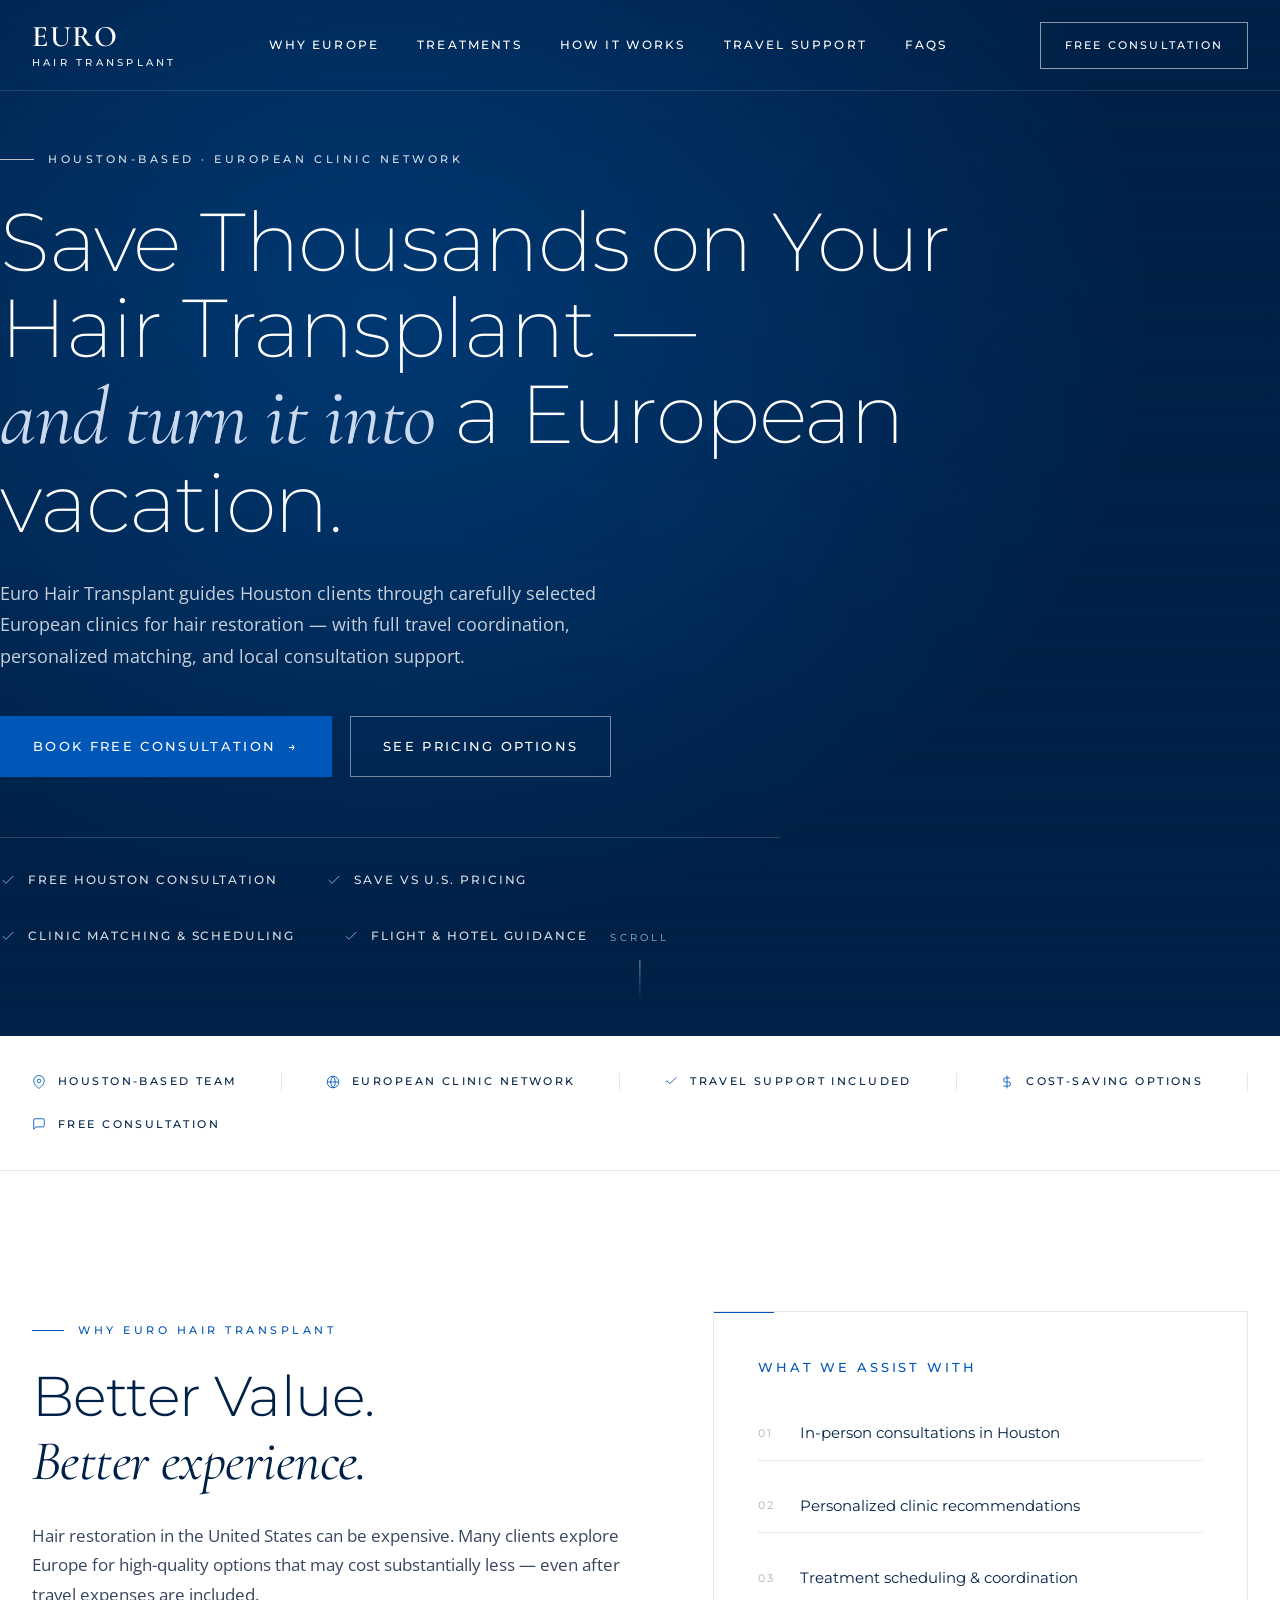
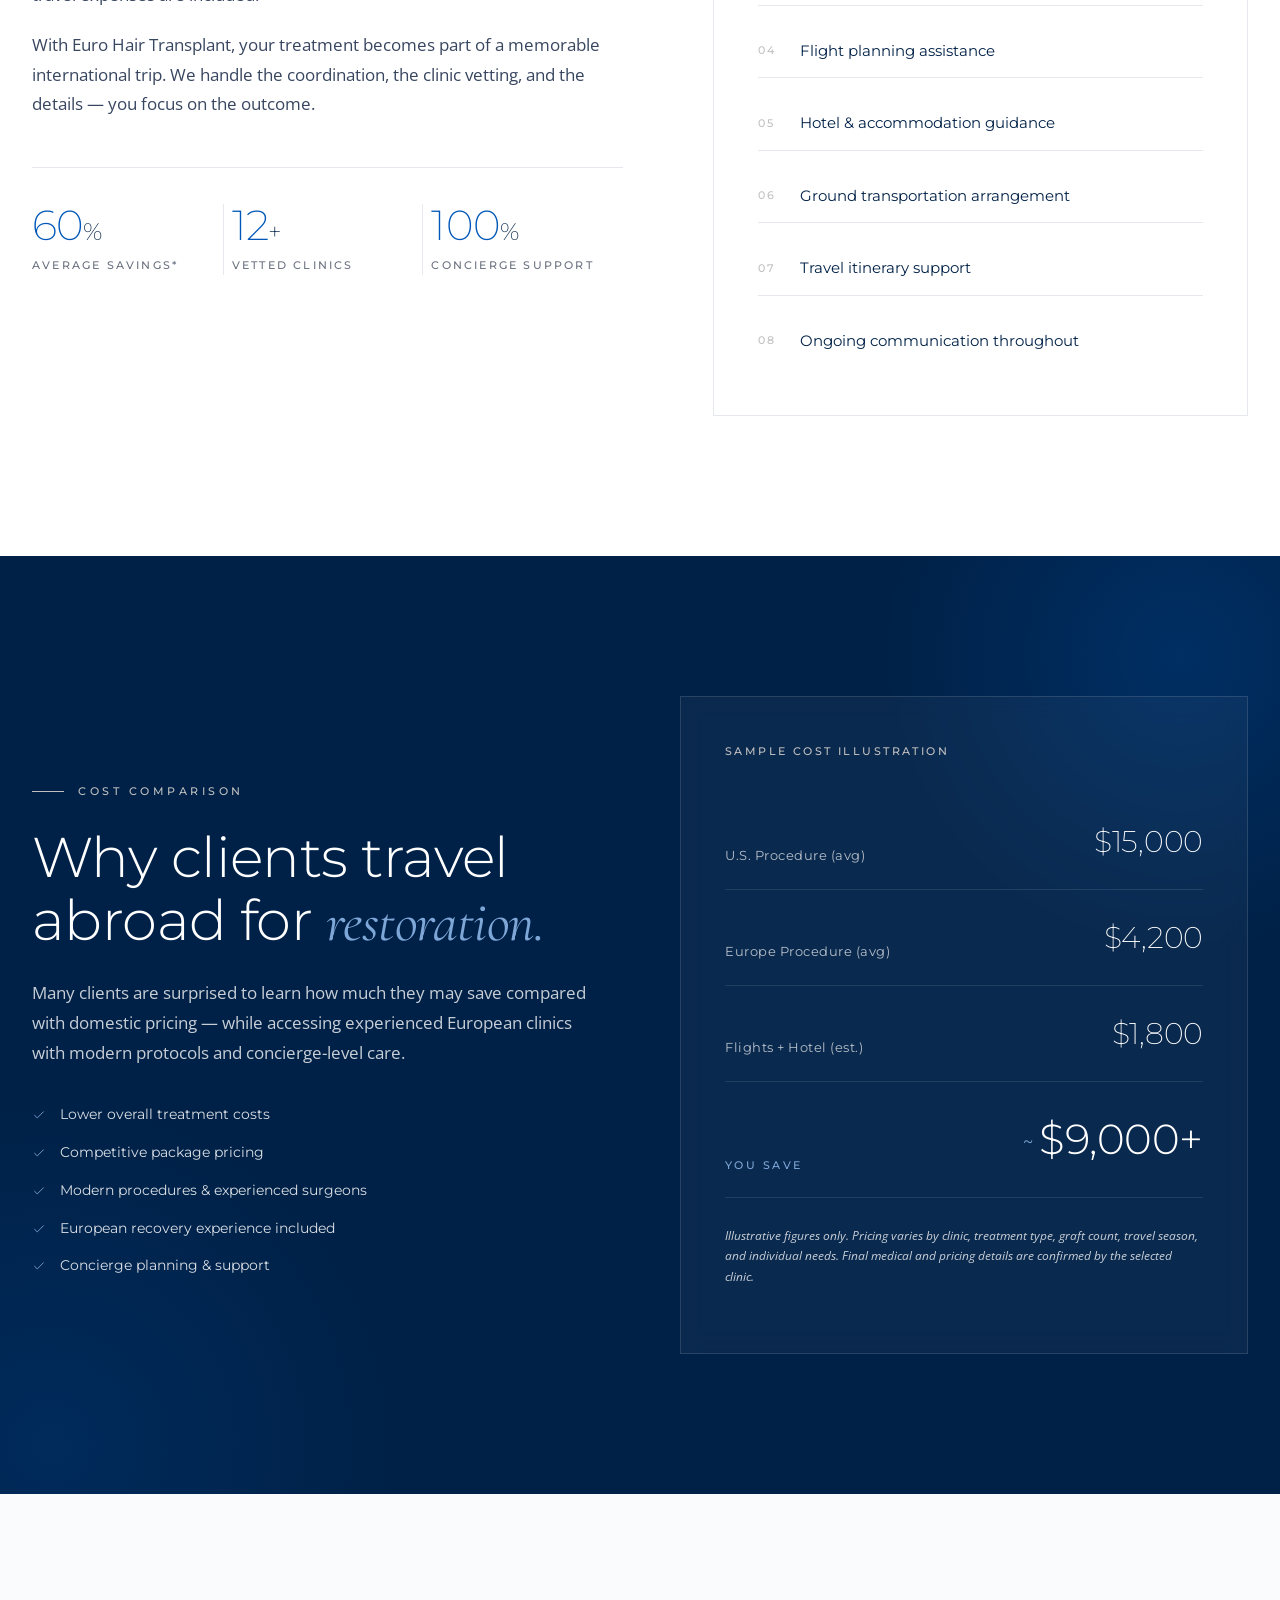
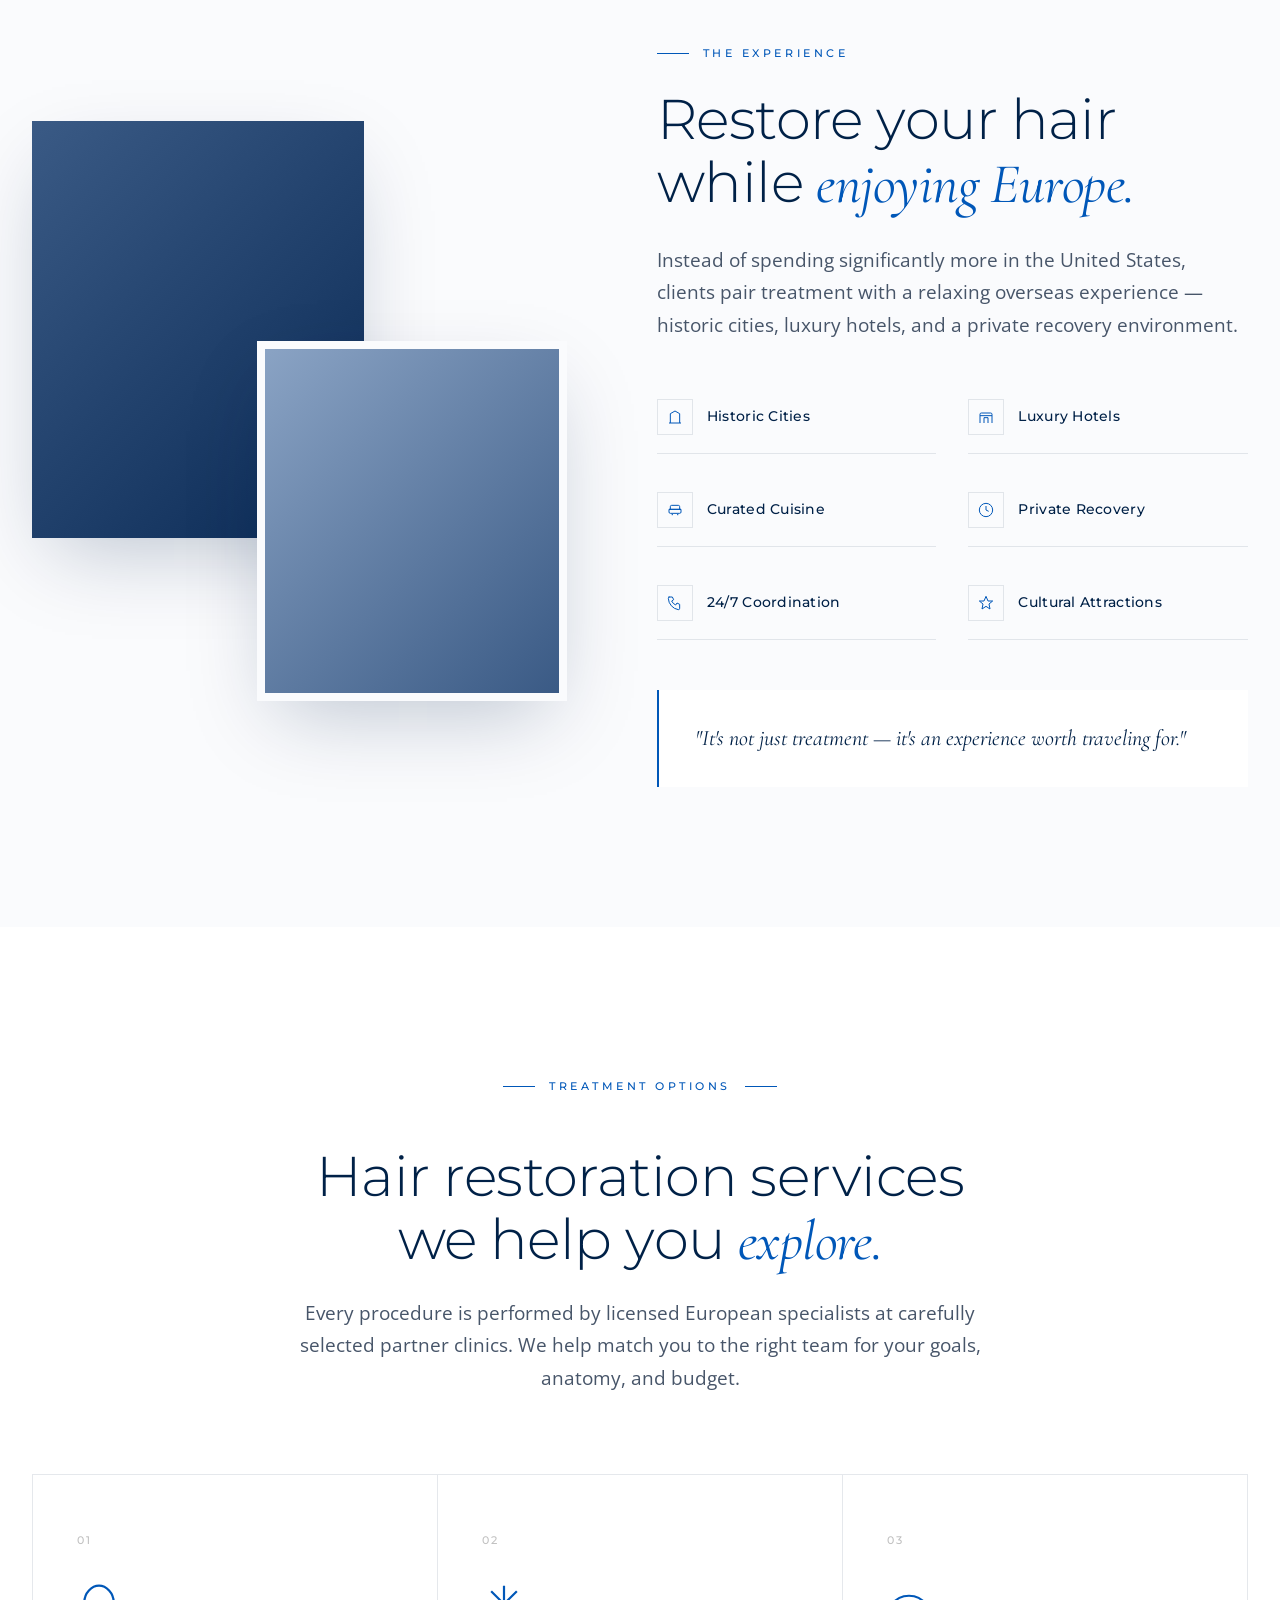
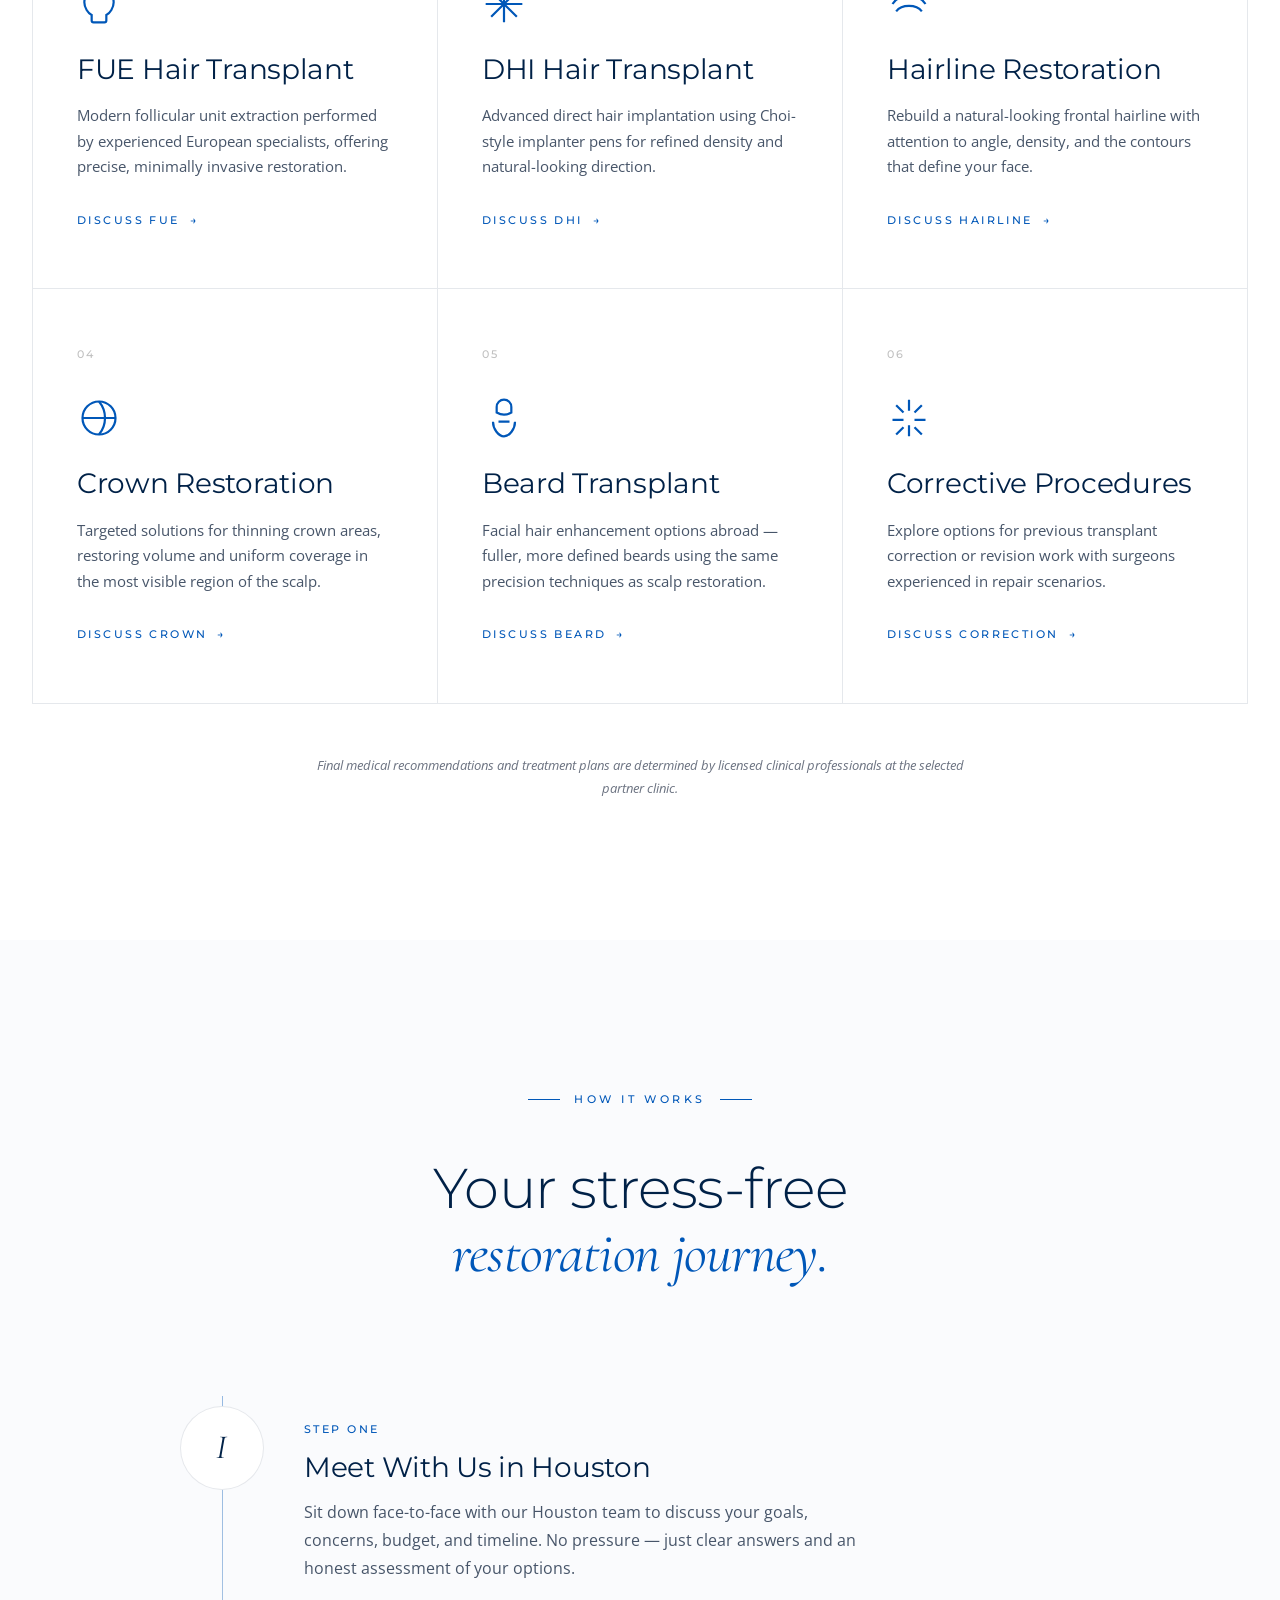
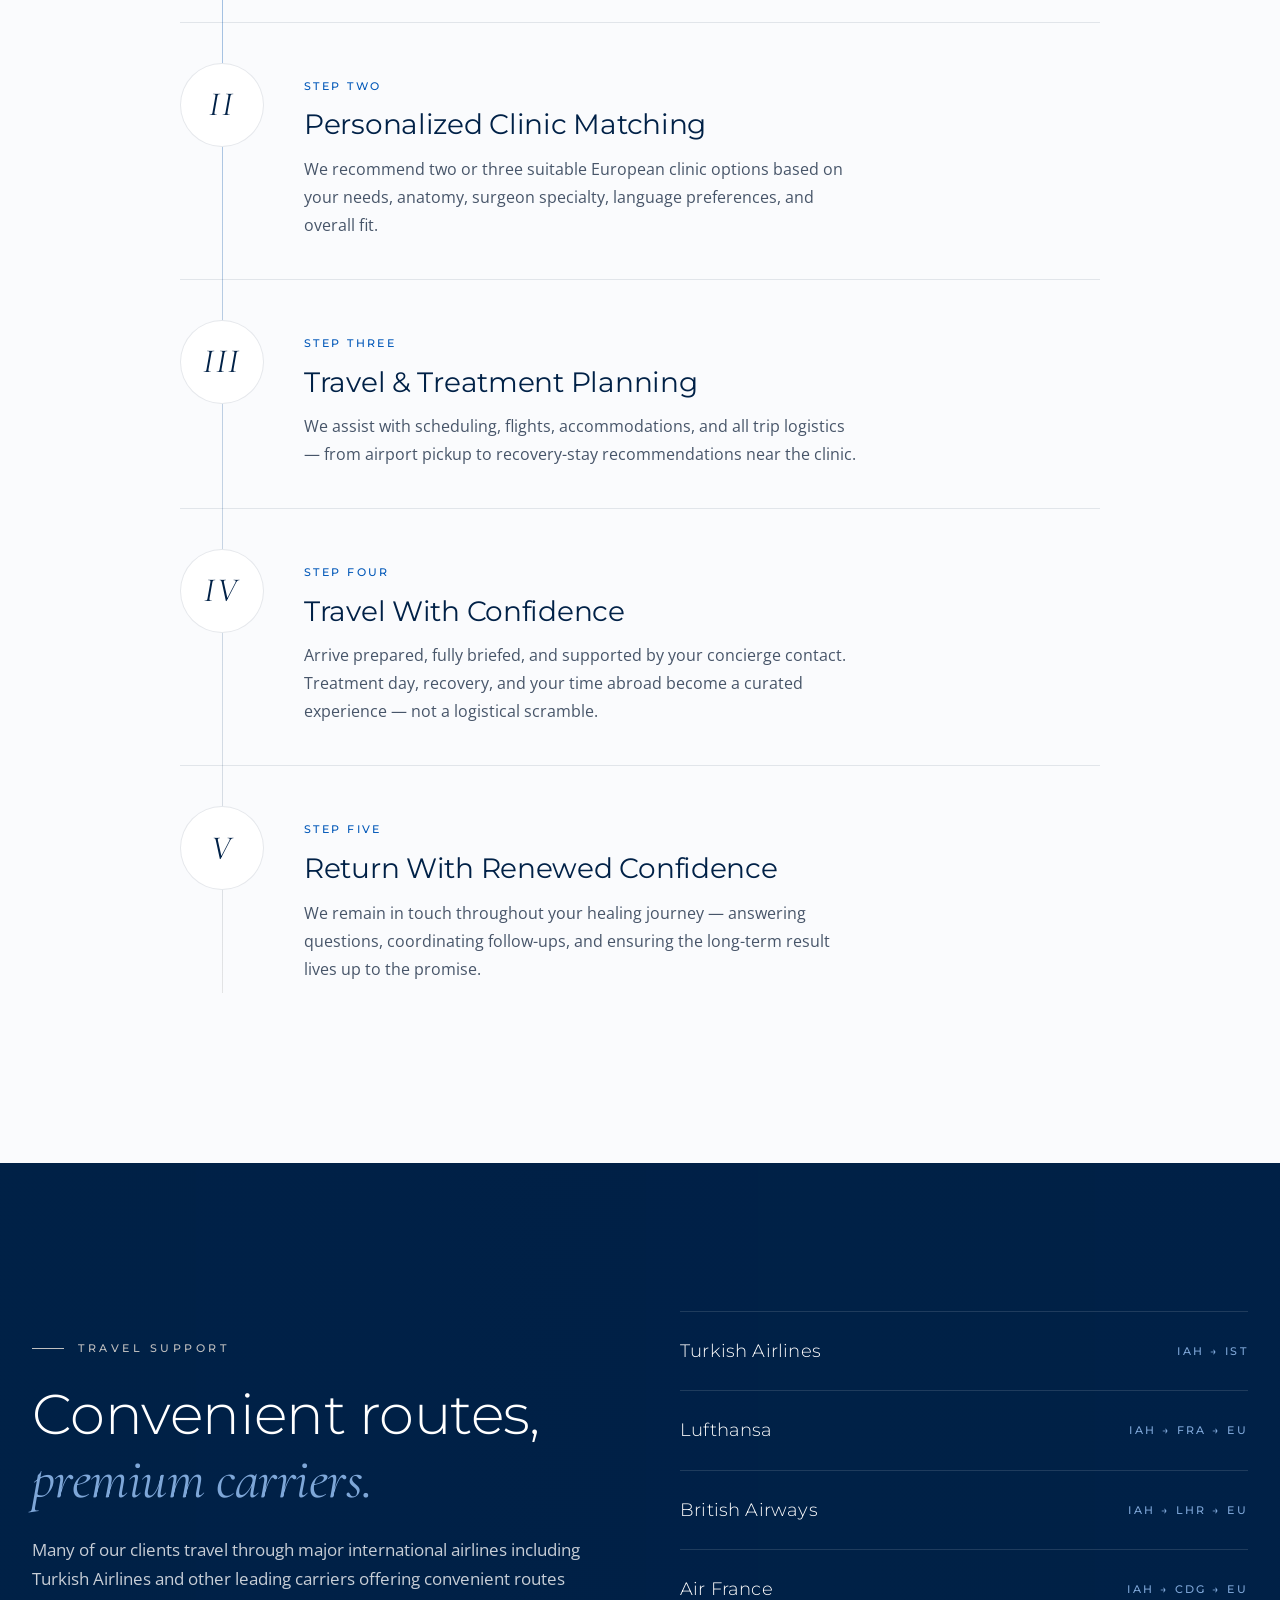
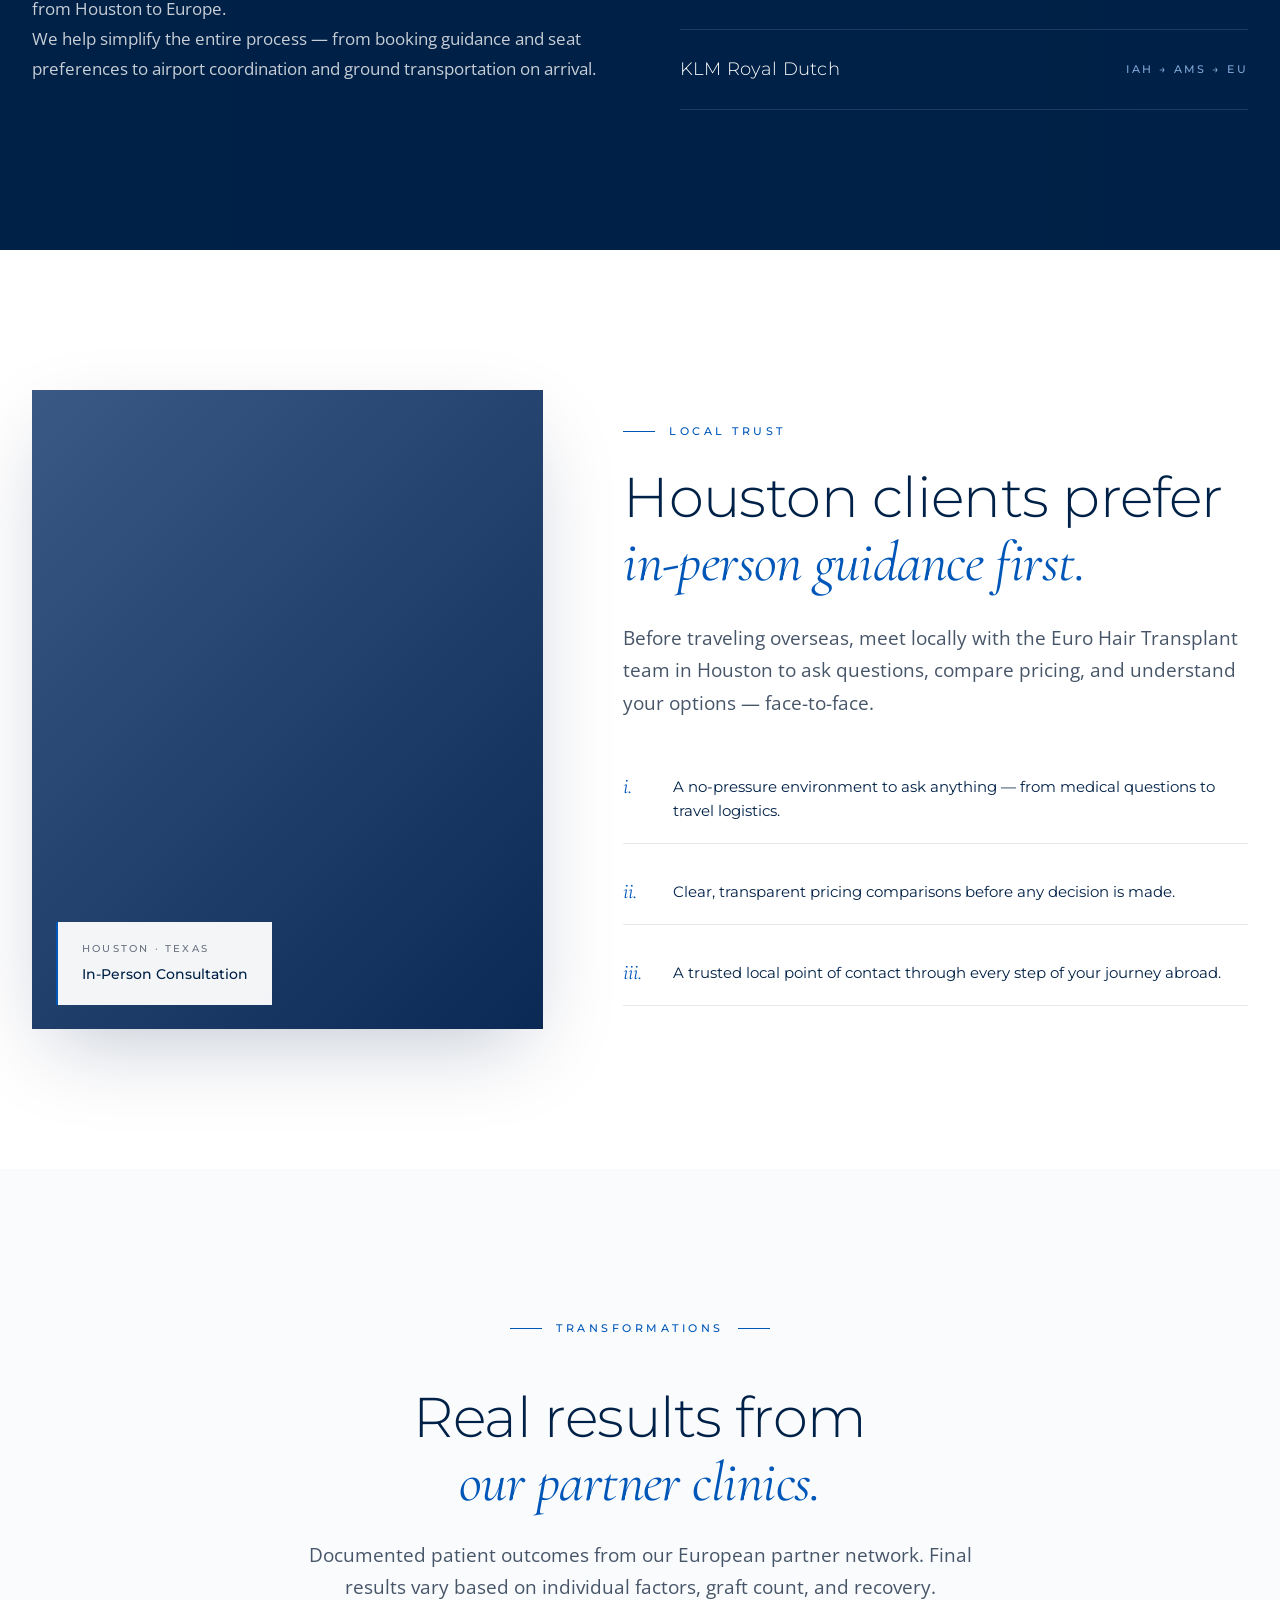
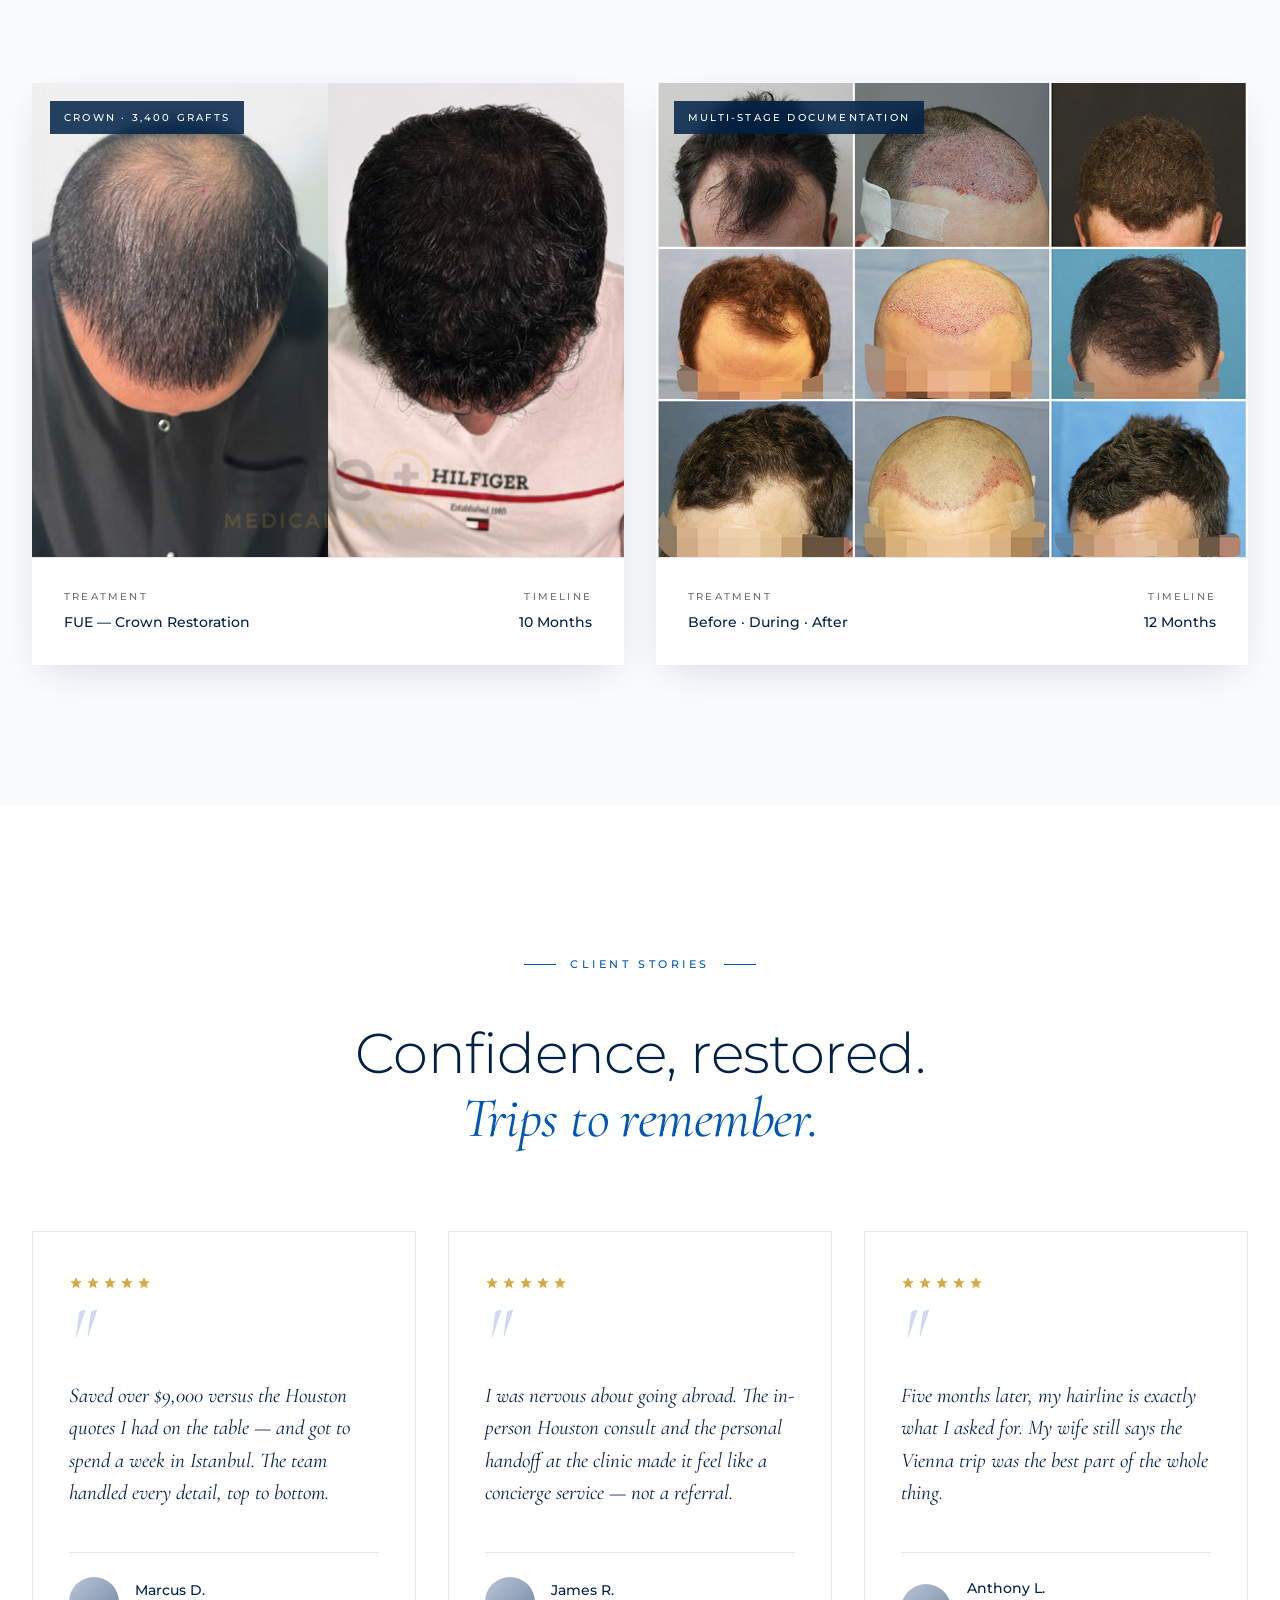
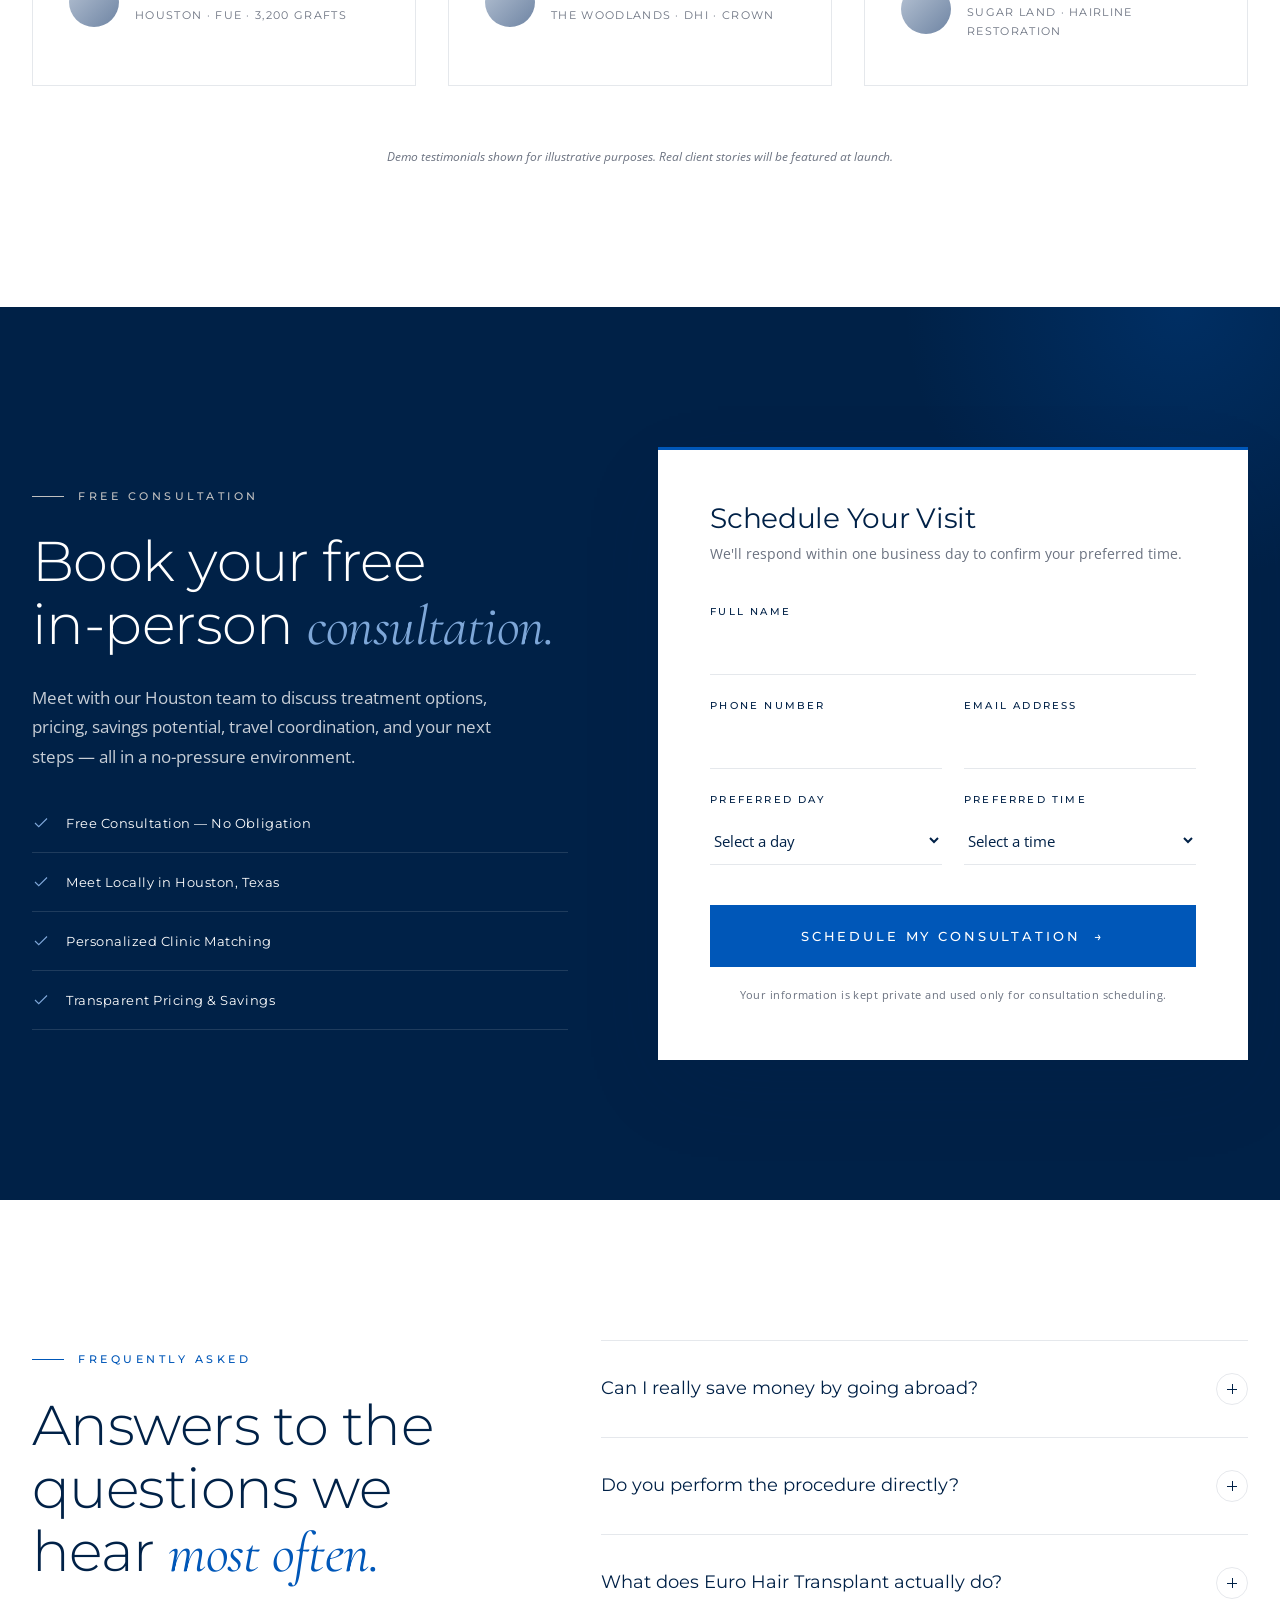
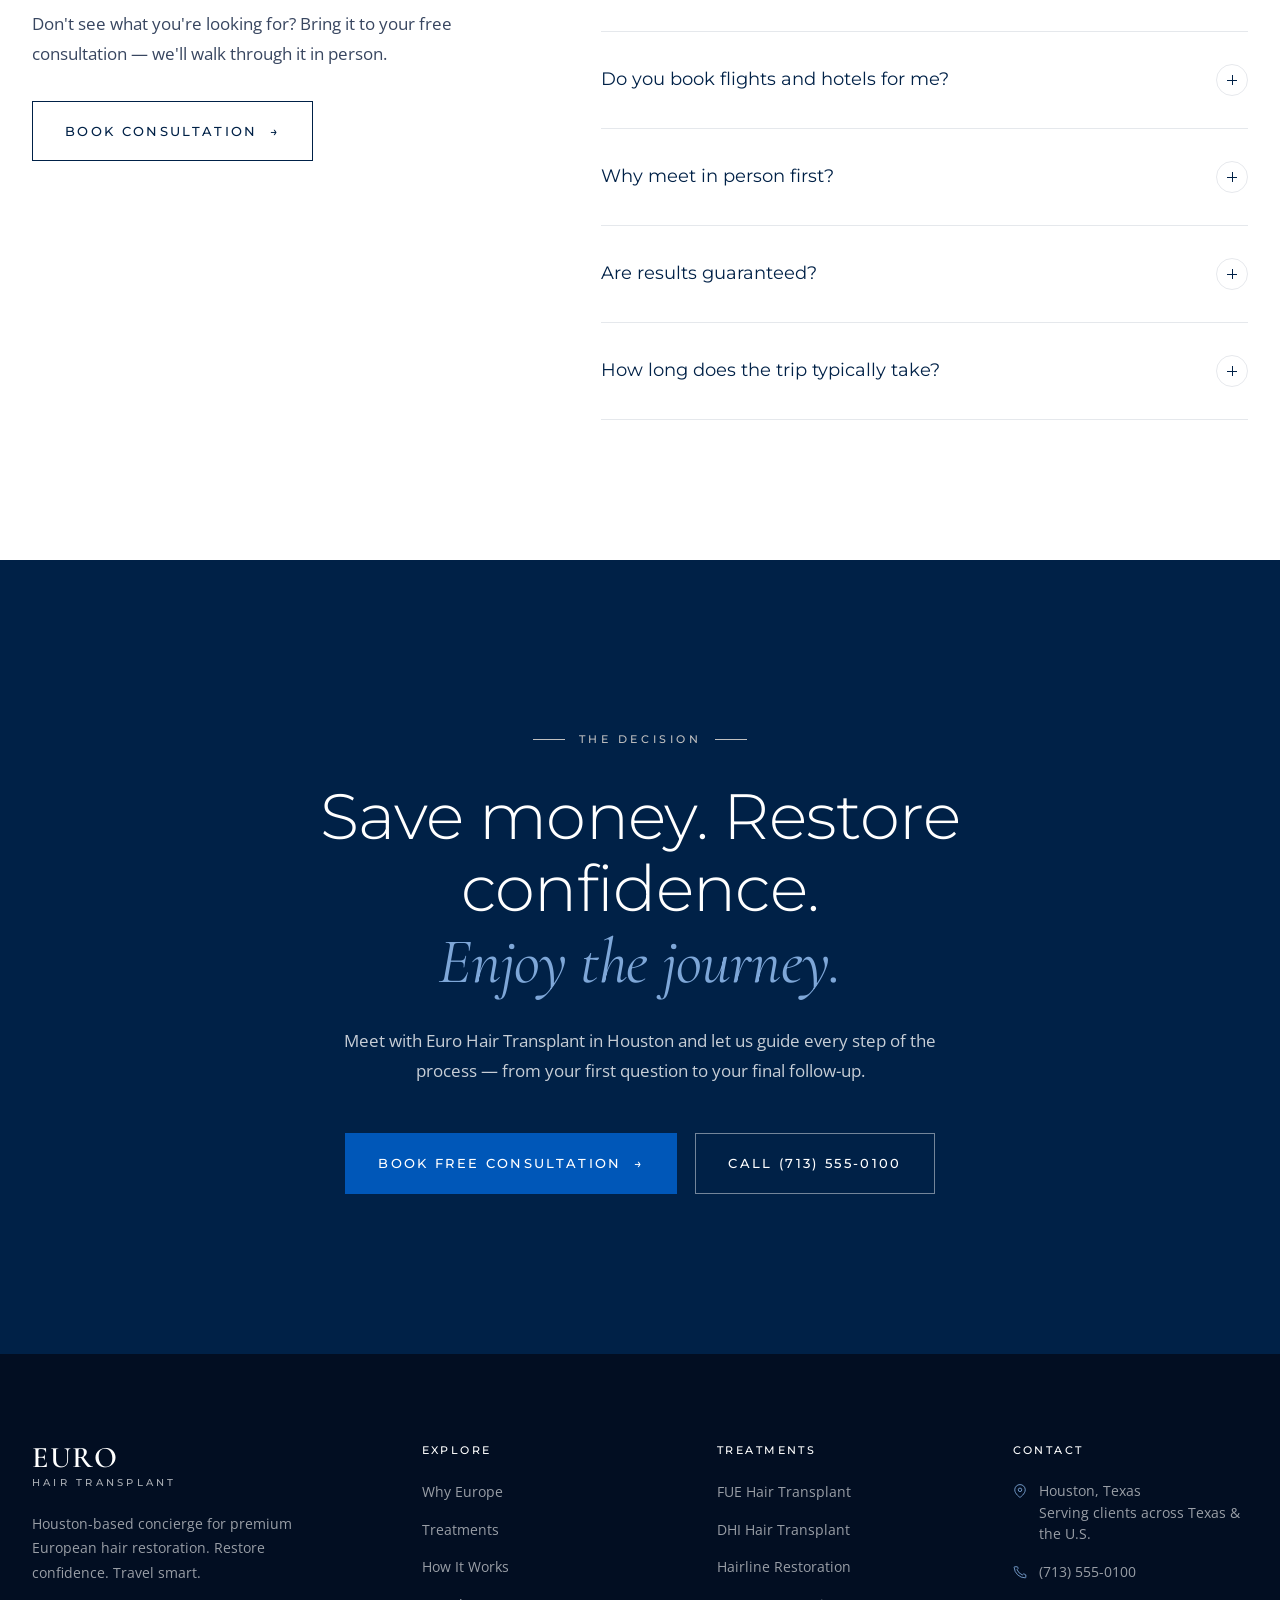
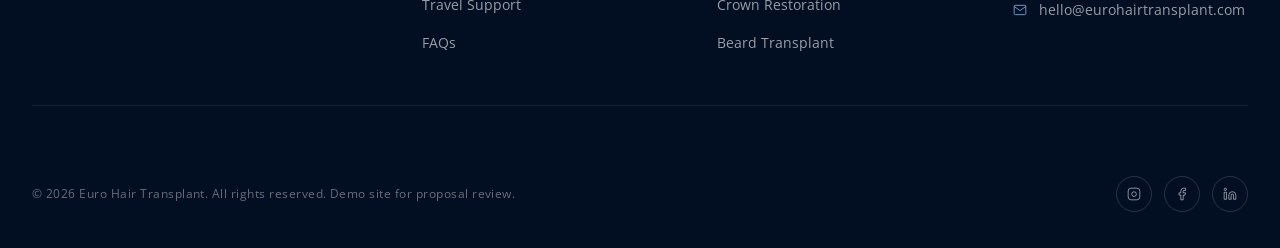
==== index.html @ e3d87fc4 "first commit" ====
<!DOCTYPE html>
<html lang="en">
<head>
<meta charset="UTF-8" />
<meta name="viewport" content="width=device-width, initial-scale=1.0" />
<meta name="description" content="Euro Hair Transplant — Houston-based concierge for premium European hair restoration. Save thousands while enjoying Europe. Free in-person consultation." />
<title>Euro Hair Transplant — Restore Confidence. Travel Smart.</title>
<link rel="preconnect" href="https://fonts.googleapis.com" />
<link rel="preconnect" href="https://fonts.gstatic.com" crossorigin />
<link href="https://fonts.googleapis.com/css2?family=Cormorant+Garamond:wght@300;400;500;600&family=Montserrat:wght@200;300;400;500;600;700&family=Open+Sans:wght@300;400;500;600&display=swap" rel="stylesheet" />
<style>
:root{
  --royal:#0057B8;
  --royal-deep:#003F87;
  --navy:#002147;
  --navy-soft:#0a2a55;
  --white:#FFFFFF;
  --silver:#C0C0C0;
  --silver-soft:#E6E6E6;
  --ink:#0E1B30;
  --muted:#6B7280;
  --bg-warm:#FAFBFD;
  --line:rgba(0,33,71,0.10);
  --shadow-sm:0 1px 2px rgba(0,33,71,0.06);
  --shadow-md:0 12px 40px -12px rgba(0,33,71,0.18);
  --shadow-lg:0 30px 80px -20px rgba(0,33,71,0.25);
  --serif:'Cormorant Garamond', Georgia, serif;
  --sans:'Montserrat', system-ui, sans-serif;
  --body:'Open Sans', system-ui, sans-serif;
  --container:1280px;
  --ease:cubic-bezier(.2,.8,.2,1);
}

*,*::before,*::after{box-sizing:border-box;margin:0;padding:0}
html{scroll-behavior:smooth;-webkit-font-smoothing:antialiased;-moz-osx-font-smoothing:grayscale}
body{font-family:var(--body);font-size:17px;line-height:1.7;color:var(--ink);background:var(--white);overflow-x:hidden}
img{max-width:100%;display:block}
a{color:inherit;text-decoration:none}
button{font:inherit;cursor:pointer;border:none;background:none;color:inherit}
ul{list-style:none}

.container{max-width:var(--container);margin:0 auto;padding:0 32px}

/* ============ TYPOGRAPHY ============ */
.eyebrow{font-family:var(--sans);font-size:11px;font-weight:500;letter-spacing:.32em;text-transform:uppercase;color:var(--royal);display:inline-flex;align-items:center;gap:14px}
.eyebrow::before{content:"";width:32px;height:1px;background:var(--royal);display:inline-block}
.eyebrow.center::after{content:"";width:32px;height:1px;background:var(--royal);display:inline-block}
.eyebrow.light{color:var(--silver)}
.eyebrow.light::before,.eyebrow.light::after{background:var(--silver)}

h1,h2,h3,h4{font-family:var(--sans);font-weight:300;color:var(--navy);letter-spacing:-.01em;line-height:1.12}
h1{font-size:clamp(40px,6.4vw,84px);font-weight:200}
h2{font-size:clamp(32px,4.4vw,58px);font-weight:300}
h3{font-size:clamp(22px,2.2vw,30px);font-weight:400}
h4{font-size:18px;font-weight:500;letter-spacing:.02em}

.serif-accent{font-family:var(--serif);font-style:italic;font-weight:400}

p{font-size:17px;line-height:1.75;color:#384660}
.lead{font-size:19px;line-height:1.7;color:#475569;max-width:62ch}

/* ============ BUTTONS ============ */
.btn{display:inline-flex;align-items:center;gap:12px;padding:18px 32px;font-family:var(--sans);font-size:13px;font-weight:500;letter-spacing:.18em;text-transform:uppercase;border:1px solid transparent;transition:all .4s var(--ease);cursor:pointer;position:relative;overflow:hidden}
.btn-primary{background:var(--royal);color:var(--white);border-color:var(--royal)}
.btn-primary:hover{background:var(--navy);border-color:var(--navy);transform:translateY(-1px);box-shadow:0 14px 40px -10px rgba(0,87,184,.45)}
.btn-ghost{background:transparent;color:var(--white);border-color:rgba(255,255,255,.45)}
.btn-ghost:hover{background:rgba(255,255,255,.08);border-color:var(--white)}
.btn-outline{background:transparent;color:var(--navy);border-color:var(--navy)}
.btn-outline:hover{background:var(--navy);color:var(--white)}
.btn .arrow{display:inline-block;transition:transform .4s var(--ease)}
.btn:hover .arrow{transform:translateX(6px)}

/* ============ HEADER ============ */
.header{position:fixed;top:0;left:0;right:0;z-index:100;padding:22px 0;transition:all .5s var(--ease);background:transparent}
.header::after{content:"";position:absolute;left:0;right:0;bottom:0;height:1px;background:rgba(255,255,255,.12);transition:all .5s var(--ease)}
.header.scrolled{background:rgba(255,255,255,.96);backdrop-filter:blur(14px);-webkit-backdrop-filter:blur(14px);padding:14px 0;box-shadow:0 1px 0 rgba(0,33,71,.06)}
.header.scrolled::after{background:transparent}
.header-inner{display:flex;align-items:center;justify-content:space-between;gap:32px}
.logo{display:inline-flex;align-items:center;flex-shrink:0;text-decoration:none}
.logo-mark{display:flex;flex-direction:column;align-items:flex-start;line-height:1;color:#fff;transition:color .4s var(--ease)}
.header.scrolled .logo-mark{color:var(--navy)}
.logo-name{font-family:var(--serif);font-size:30px;font-weight:600;letter-spacing:.05em;line-height:.95}
.logo-sub{font-family:var(--sans);font-size:9.5px;font-weight:500;letter-spacing:.34em;text-transform:uppercase;margin-top:6px;line-height:1;opacity:.95}
.header.scrolled .logo-name{color:var(--royal)}
.header.scrolled .logo-sub{color:var(--navy)}
.footer .logo-mark{color:#fff}
.footer .logo-name{color:#fff}
.footer .logo-sub{color:rgba(255,255,255,.7)}
.nav{display:flex;align-items:center;gap:38px}
.nav a{font-family:var(--sans);font-size:12px;font-weight:500;letter-spacing:.18em;text-transform:uppercase;color:var(--white);position:relative;padding:6px 0;transition:color .3s var(--ease)}
.header.scrolled .nav a{color:var(--navy)}
.nav a::after{content:"";position:absolute;left:0;bottom:0;width:0;height:1px;background:currentColor;transition:width .35s var(--ease)}
.nav a:hover::after{width:100%}
.header-cta{display:inline-flex;align-items:center;gap:10px;padding:13px 24px;font-family:var(--sans);font-size:11px;font-weight:500;letter-spacing:.2em;text-transform:uppercase;border:1px solid rgba(255,255,255,.55);color:var(--white);transition:all .4s var(--ease)}
.header.scrolled .header-cta{border-color:var(--royal);color:var(--royal);background:transparent}
.header-cta:hover{background:var(--white);color:var(--navy);border-color:var(--white)}
.header.scrolled .header-cta:hover{background:var(--royal);color:var(--white)}
.menu-toggle{display:none;width:32px;height:32px;flex-direction:column;justify-content:center;align-items:flex-end;gap:5px;cursor:pointer}
.menu-toggle span{display:block;height:1.5px;background:var(--white);transition:all .35s var(--ease)}
.menu-toggle span:nth-child(1){width:24px}
.menu-toggle span:nth-child(2){width:18px}
.header.scrolled .menu-toggle span{background:var(--navy)}
.menu-toggle.open span:nth-child(1){transform:translateY(3.5px) rotate(45deg);width:24px}
.menu-toggle.open span:nth-child(2){transform:translateY(-3.5px) rotate(-45deg);width:24px}

/* ============ HERO ============ */
.hero{position:relative;min-height:100vh;display:flex;align-items:center;color:var(--white);overflow:hidden;background:var(--navy)}
.hero-bg{position:absolute;inset:0;z-index:1}
.hero-bg::before{content:"";position:absolute;inset:0;background:linear-gradient(180deg,rgba(0,33,71,.55) 0%,rgba(0,33,71,.78) 60%,rgba(0,33,71,.95) 100%);z-index:2}
.hero-bg::after{content:"";position:absolute;inset:0;background:radial-gradient(ellipse at 30% 30%, rgba(0,87,184,.35) 0%, transparent 60%);z-index:2;mix-blend-mode:screen}
.hero-bg img{width:100%;height:100%;object-fit:cover;animation:slowZoom 20s ease-out infinite alternate}
@keyframes slowZoom{0%{transform:scale(1.04) translateY(0)}100%{transform:scale(1.12) translateY(-1.5%)}}
.hero-content{position:relative;z-index:3;width:100%;padding:140px 0 90px}
.hero-grid{display:grid;grid-template-columns:1fr;gap:50px;align-items:end}
.hero-headline{max-width:980px}
.hero-eyebrow{display:inline-flex;align-items:center;gap:14px;font-family:var(--sans);font-size:11px;font-weight:500;letter-spacing:.32em;text-transform:uppercase;color:rgba(255,255,255,.85);margin-bottom:30px}
.hero-eyebrow::before{content:"";width:34px;height:1px;background:var(--silver)}
.hero h1{color:var(--white);font-weight:200;line-height:1.05;letter-spacing:-.015em}
.hero h1 em{font-family:var(--serif);font-style:italic;font-weight:400;color:#cbd9ee}
.hero-sub{margin-top:32px;font-size:18px;line-height:1.75;color:rgba(255,255,255,.78);max-width:620px}
.hero-actions{margin-top:44px;display:flex;flex-wrap:wrap;gap:18px}
.hero-trust{margin-top:60px;padding-top:32px;border-top:1px solid rgba(255,255,255,.16);display:flex;flex-wrap:wrap;gap:36px 48px;max-width:780px}
.hero-trust-item{display:flex;align-items:center;gap:12px;font-family:var(--sans);font-size:12px;font-weight:500;letter-spacing:.16em;text-transform:uppercase;color:rgba(255,255,255,.85)}
.hero-trust-item svg{flex-shrink:0;width:16px;height:16px;color:#7ea7d8}
.hero-scroll{position:absolute;bottom:36px;left:50%;transform:translateX(-50%);z-index:3;display:flex;flex-direction:column;align-items:center;gap:14px;color:rgba(255,255,255,.65);font-family:var(--sans);font-size:10px;letter-spacing:.32em;text-transform:uppercase}
.hero-scroll-line{width:1px;height:40px;background:linear-gradient(180deg,rgba(255,255,255,.55),rgba(255,255,255,0));position:relative;overflow:hidden}
.hero-scroll-line::after{content:"";position:absolute;top:-40px;left:0;width:1px;height:40px;background:rgba(255,255,255,.95);animation:scrollLine 2.4s ease-in-out infinite}
@keyframes scrollLine{0%{top:-40px}100%{top:40px}}

/* ============ TRUST BAR ============ */
.trust-bar{padding:36px 0;background:var(--white);border-bottom:1px solid var(--line)}
.trust-bar-inner{display:flex;flex-wrap:wrap;justify-content:space-between;align-items:center;gap:24px}
.trust-pill{display:inline-flex;align-items:center;gap:12px;font-family:var(--sans);font-size:11px;font-weight:500;letter-spacing:.22em;text-transform:uppercase;color:var(--navy)}
.trust-pill svg{width:14px;height:14px;color:var(--royal)}
.trust-divider{width:1px;height:18px;background:var(--silver-soft)}

/* ============ SECTION BASE ============ */
.section{padding:140px 0;position:relative}
.section-tight{padding:100px 0}
.section-warm{background:var(--bg-warm)}
.section-navy{background:var(--navy);color:var(--white)}
.section-navy h1,.section-navy h2,.section-navy h3{color:var(--white)}
.section-navy p{color:rgba(255,255,255,.78)}
.section-head{max-width:760px;margin-bottom:80px}
.section-head.center{margin-left:auto;margin-right:auto;text-align:center}
.section-head .eyebrow{margin-bottom:24px}
.section-head h2{margin-bottom:24px}
.section-head h2 em{font-family:var(--serif);font-style:italic;font-weight:400;color:var(--royal)}

/* ============ WHY CHOOSE ============ */
.why{position:relative}
.why-grid{display:grid;grid-template-columns:1.05fr .95fr;gap:90px;align-items:start}
.why-text h2{margin-bottom:28px}
.why-text p{margin-bottom:20px}
.why-stats{margin-top:48px;display:grid;grid-template-columns:repeat(3,1fr);gap:8px;border-top:1px solid var(--line);padding-top:36px}
.why-stat{padding-right:16px;border-right:1px solid var(--line)}
.why-stat:last-child{border-right:none}
.why-stat-num{font-family:var(--sans);font-size:42px;font-weight:200;color:var(--royal);letter-spacing:-.02em;line-height:1}
.why-stat-num span{font-size:24px;color:var(--navy)}
.why-stat-label{margin-top:10px;font-family:var(--sans);font-size:11px;font-weight:500;letter-spacing:.2em;text-transform:uppercase;color:var(--muted)}

.assist-card{background:var(--white);padding:48px 44px;border:1px solid var(--line);position:relative}
.assist-card::before{content:"";position:absolute;top:0;left:0;width:60px;height:1px;background:var(--royal)}
.assist-card h3{font-family:var(--sans);font-size:13px;font-weight:500;letter-spacing:.22em;text-transform:uppercase;color:var(--royal);margin-bottom:32px}
.assist-list{display:flex;flex-direction:column;gap:18px}
.assist-item{display:flex;align-items:center;gap:18px;padding:14px 0;border-bottom:1px solid var(--line);transition:padding .3s var(--ease)}
.assist-item:last-child{border-bottom:none}
.assist-item:hover{padding-left:8px}
.assist-num{font-family:var(--sans);font-size:11px;font-weight:500;color:var(--silver);letter-spacing:.15em;width:24px;flex-shrink:0}
.assist-text{font-family:var(--sans);font-size:15px;font-weight:400;color:var(--navy)}

/* ============ COST SAVINGS ============ */
.cost{background:var(--navy);color:var(--white);position:relative;overflow:hidden}
.cost::before{content:"";position:absolute;top:-200px;right:-200px;width:600px;height:600px;border-radius:50%;background:radial-gradient(circle, rgba(0,87,184,.25) 0%, transparent 70%);pointer-events:none}
.cost::after{content:"";position:absolute;bottom:-300px;left:-300px;width:700px;height:700px;border-radius:50%;background:radial-gradient(circle, rgba(0,87,184,.18) 0%, transparent 70%);pointer-events:none}
.cost .container{position:relative;z-index:2}
.cost-grid{display:grid;grid-template-columns:1fr 1fr;gap:80px;align-items:center}
.cost h2{color:var(--white);margin-bottom:24px}
.cost h2 em{font-family:var(--serif);font-style:italic;font-weight:400;color:#7ea7d8}
.cost p{color:rgba(255,255,255,.78);margin-bottom:18px}
.cost-compare{background:rgba(255,255,255,.04);border:1px solid rgba(255,255,255,.12);padding:48px 44px;backdrop-filter:blur(10px)}
.cost-compare h4{font-family:var(--sans);font-size:11px;font-weight:500;letter-spacing:.22em;text-transform:uppercase;color:var(--silver);margin-bottom:36px}
.cost-row{display:flex;justify-content:space-between;align-items:flex-end;padding:22px 0;border-bottom:1px solid rgba(255,255,255,.10)}
.cost-row:last-child{border-bottom:none;padding-top:30px}
.cost-row-label{font-family:var(--sans);font-size:13px;font-weight:400;color:rgba(255,255,255,.7);letter-spacing:.04em}
.cost-row-val{font-family:var(--sans);font-size:30px;font-weight:200;color:var(--white);letter-spacing:-.01em}
.cost-row.savings .cost-row-label{color:#7ea7d8;text-transform:uppercase;font-size:11px;letter-spacing:.22em;font-weight:500}
.cost-row.savings .cost-row-val{color:#fff;font-size:42px;font-weight:300}
.cost-row.savings .cost-row-val span{color:#7ea7d8;font-size:18px;font-weight:400;margin-right:6px;vertical-align:middle}
.cost-disclaimer{margin-top:28px;font-size:12px;color:rgba(255,255,255,.5);font-style:italic;line-height:1.7}
.cost-perks{margin-top:36px;display:flex;flex-direction:column;gap:14px}
.cost-perk{display:flex;align-items:center;gap:14px;font-family:var(--sans);font-size:14px;color:rgba(255,255,255,.85)}
.cost-perk svg{width:14px;height:14px;color:#7ea7d8;flex-shrink:0}

/* ============ VACATION ============ */
.vacation{background:var(--bg-warm)}
.vacation-grid{display:grid;grid-template-columns:.95fr 1.05fr;gap:90px;align-items:center}
.vacation-imgs{position:relative;height:580px}
.vacation-img{position:absolute;overflow:hidden;box-shadow:var(--shadow-lg)}
.vacation-img img{width:100%;height:100%;object-fit:cover;transition:transform .8s var(--ease)}
.vacation-img:hover img{transform:scale(1.05)}
.vacation-img-1{top:0;left:0;width:62%;height:72%;background:linear-gradient(135deg,#3a5a85,#0a2a55)}
.vacation-img-2{bottom:0;right:0;width:58%;height:62%;background:linear-gradient(135deg,#8aa3c4,#3a5a85);border:8px solid var(--bg-warm)}
.vacation-text h2{margin-bottom:28px}
.vacation-text h2 em{font-family:var(--serif);font-style:italic;font-weight:400;color:var(--royal)}
.vacation-list{margin-top:40px;display:grid;grid-template-columns:1fr 1fr;gap:20px 32px}
.vacation-item{display:flex;align-items:center;gap:14px;padding:18px 0;border-bottom:1px solid var(--line)}
.vacation-item-icon{width:36px;height:36px;border:1px solid var(--line);display:flex;align-items:center;justify-content:center;flex-shrink:0;color:var(--royal)}
.vacation-item-icon svg{width:16px;height:16px}
.vacation-item-text{font-family:var(--sans);font-size:14px;font-weight:500;color:var(--navy);letter-spacing:.02em}
.vacation-quote{margin-top:50px;padding:32px 36px;border-left:2px solid var(--royal);background:var(--white);font-family:var(--serif);font-size:22px;font-style:italic;line-height:1.5;color:var(--navy)}

/* ============ TREATMENTS ============ */
.treatments-grid{display:grid;grid-template-columns:repeat(3,1fr);gap:0;border-top:1px solid var(--line);border-left:1px solid var(--line)}
.treatment{padding:56px 44px;border-right:1px solid var(--line);border-bottom:1px solid var(--line);position:relative;transition:all .45s var(--ease);background:var(--white);cursor:default}
.treatment::before{content:"";position:absolute;top:0;left:0;width:0;height:2px;background:var(--royal);transition:width .55s var(--ease)}
.treatment:hover{background:var(--bg-warm);transform:translateY(-2px)}
.treatment:hover::before{width:100%}
.treatment-num{font-family:var(--sans);font-size:11px;font-weight:500;letter-spacing:.22em;color:var(--silver);margin-bottom:32px}
.treatment-icon{width:44px;height:44px;color:var(--royal);margin-bottom:28px}
.treatment-icon svg{width:100%;height:100%}
.treatment h3{margin-bottom:18px;font-weight:400}
.treatment p{font-size:15px;line-height:1.7;color:#475569;margin-bottom:24px}
.treatment-link{display:inline-flex;align-items:center;gap:10px;font-family:var(--sans);font-size:11px;font-weight:500;letter-spacing:.22em;text-transform:uppercase;color:var(--royal);transition:gap .3s var(--ease)}
.treatment:hover .treatment-link{gap:14px}
.treatments-disclaimer{margin-top:50px;font-size:13px;color:var(--muted);font-style:italic;text-align:center;max-width:680px;margin-left:auto;margin-right:auto}

/* ============ HOW IT WORKS ============ */
.steps{position:relative}
.steps-list{position:relative;max-width:920px;margin:0 auto}
.steps-list::before{content:"";position:absolute;left:42px;top:30px;bottom:30px;width:1px;background:linear-gradient(180deg,var(--royal),var(--silver));opacity:.4}
.step{display:grid;grid-template-columns:84px 1fr;gap:40px;padding:40px 0;align-items:start;position:relative}
.step + .step{border-top:1px solid var(--line)}
.step-num{width:84px;height:84px;border-radius:50%;background:var(--white);border:1px solid var(--line);display:flex;align-items:center;justify-content:center;font-family:var(--sans);font-size:14px;font-weight:500;color:var(--royal);letter-spacing:.18em;position:relative;z-index:2;transition:all .5s var(--ease)}
.step-num span{font-family:var(--serif);font-size:34px;font-style:italic;font-weight:400;color:var(--navy)}
.step:hover .step-num{background:var(--royal);border-color:var(--royal);transform:scale(1.04)}
.step:hover .step-num span{color:var(--white)}
.step-body{padding-top:14px}
.step-label{font-family:var(--sans);font-size:11px;font-weight:500;letter-spacing:.22em;text-transform:uppercase;color:var(--royal);margin-bottom:14px}
.step h3{margin-bottom:14px;font-weight:400}
.step p{font-size:16px;line-height:1.75;color:#475569;max-width:62ch}

/* ============ TRAVEL SUPPORT ============ */
.travel{background:var(--navy);color:var(--white);position:relative;overflow:hidden}
.travel-bg{position:absolute;inset:0;opacity:.15;z-index:1}
.travel-bg img{width:100%;height:100%;object-fit:cover}
.travel-bg::after{content:"";position:absolute;inset:0;background:linear-gradient(90deg,var(--navy) 0%,rgba(0,33,71,.85) 50%,rgba(0,33,71,.7) 100%)}
.travel .container{position:relative;z-index:2}
.travel-grid{display:grid;grid-template-columns:1fr 1fr;gap:80px;align-items:center}
.travel h2{color:var(--white);margin-bottom:24px}
.travel h2 em{font-family:var(--serif);font-style:italic;font-weight:400;color:#7ea7d8}
.travel p{color:rgba(255,255,255,.78)}
.travel-airlines{display:flex;flex-direction:column;gap:0;margin-top:8px}
.airline{display:flex;justify-content:space-between;align-items:center;padding:24px 0;border-bottom:1px solid rgba(255,255,255,.12)}
.airline:first-child{border-top:1px solid rgba(255,255,255,.12)}
.airline-name{font-family:var(--sans);font-size:18px;font-weight:300;color:var(--white);letter-spacing:.01em}
.airline-route{font-family:var(--sans);font-size:11px;font-weight:500;letter-spacing:.22em;text-transform:uppercase;color:#7ea7d8}

/* ============ LOCAL TRUST ============ */
.local{background:var(--white)}
.local-grid{display:grid;grid-template-columns:.9fr 1.1fr;gap:80px;align-items:center}
.local-img{aspect-ratio:4/5;overflow:hidden;background:linear-gradient(135deg,#3a5a85,#0a2a55);box-shadow:var(--shadow-lg);position:relative}
.local-img img{width:100%;height:100%;object-fit:cover}
.local-badge{position:absolute;bottom:24px;left:24px;background:rgba(255,255,255,.95);backdrop-filter:blur(8px);padding:18px 24px;border-left:2px solid var(--royal)}
.local-badge-label{font-family:var(--sans);font-size:10px;font-weight:500;letter-spacing:.22em;text-transform:uppercase;color:var(--muted);margin-bottom:6px}
.local-badge-value{font-family:var(--sans);font-size:14px;font-weight:500;color:var(--navy)}
.local-text h2{margin-bottom:28px}
.local-text h2 em{font-family:var(--serif);font-style:italic;font-weight:400;color:var(--royal)}
.local-points{margin-top:36px;display:grid;gap:16px}
.local-point{display:flex;gap:18px;align-items:flex-start;padding:20px 0;border-bottom:1px solid var(--line)}
.local-point-num{font-family:var(--serif);font-size:22px;font-style:italic;color:var(--royal);width:32px;flex-shrink:0;line-height:1}
.local-point-text{font-family:var(--sans);font-size:15px;color:var(--navy);font-weight:400;line-height:1.6}

/* ============ RESULTS / BEFORE-AFTER ============ */
.results{background:var(--bg-warm)}
.results-grid{display:grid;grid-template-columns:1fr 1fr;gap:32px;margin-top:60px}
.result-card{position:relative;overflow:hidden;background:var(--white);box-shadow:var(--shadow-md);transition:transform .5s var(--ease),box-shadow .5s var(--ease)}
.result-card:hover{transform:translateY(-6px);box-shadow:var(--shadow-lg)}
.result-img{aspect-ratio:5/4;overflow:hidden;position:relative;background:linear-gradient(135deg,#bac6d6,#6e84a3)}
.result-img img{width:100%;height:100%;object-fit:cover}
.result-tag{position:absolute;top:18px;left:18px;background:rgba(0,33,71,.85);backdrop-filter:blur(8px);color:var(--white);padding:8px 14px;font-family:var(--sans);font-size:10px;font-weight:500;letter-spacing:.22em;text-transform:uppercase}
.result-info{padding:30px 32px;display:flex;justify-content:space-between;align-items:center;border-top:1px solid var(--line)}
.result-meta-label{font-family:var(--sans);font-size:10px;font-weight:500;letter-spacing:.22em;text-transform:uppercase;color:var(--muted);margin-bottom:6px}
.result-meta-value{font-family:var(--sans);font-size:14px;color:var(--navy);font-weight:500}

/* ============ TESTIMONIALS ============ */
.testimonials{background:var(--white);position:relative}
.testimonials-grid{display:grid;grid-template-columns:repeat(3,1fr);gap:32px;margin-top:80px}
.testimonial{padding:44px 36px;background:var(--white);border:1px solid var(--line);position:relative;transition:all .5s var(--ease)}
.testimonial:hover{border-color:var(--royal);box-shadow:var(--shadow-md);transform:translateY(-3px)}
.testimonial-mark{font-family:var(--serif);font-size:80px;line-height:.7;color:var(--royal);opacity:.2;margin-bottom:16px;font-style:italic}
.testimonial-text{font-family:var(--serif);font-size:21px;line-height:1.55;color:var(--navy);font-style:italic;font-weight:400;margin-bottom:32px;min-height:140px}
.testimonial-author{display:flex;align-items:center;gap:16px;padding-top:24px;border-top:1px solid var(--line)}
.testimonial-avatar{width:50px;height:50px;border-radius:50%;overflow:hidden;background:linear-gradient(135deg,#bac6d6,#6e84a3);flex-shrink:0}
.testimonial-avatar img{width:100%;height:100%;object-fit:cover}
.testimonial-author-name{font-family:var(--sans);font-size:14px;font-weight:500;color:var(--navy);margin-bottom:3px}
.testimonial-author-meta{font-family:var(--sans);font-size:11px;font-weight:400;letter-spacing:.12em;color:var(--muted);text-transform:uppercase}
.testimonial-rating{display:flex;gap:3px;margin-bottom:18px}
.testimonial-rating svg{width:14px;height:14px;color:#d4a942}

/* ============ FORM ============ */
.form-section{background:var(--navy);color:var(--white);position:relative;overflow:hidden}
.form-section::before{content:"";position:absolute;top:-300px;right:-200px;width:600px;height:600px;border-radius:50%;background:radial-gradient(circle, rgba(0,87,184,.25) 0%, transparent 65%);pointer-events:none}
.form-section .container{position:relative;z-index:2}
.form-grid{display:grid;grid-template-columns:1fr 1.1fr;gap:90px;align-items:center}
.form-text h2{color:var(--white);margin-bottom:24px}
.form-text h2 em{font-family:var(--serif);font-style:italic;font-weight:400;color:#7ea7d8}
.form-text p{color:rgba(255,255,255,.78);margin-bottom:36px;max-width:46ch}
.form-perks{display:flex;flex-direction:column;gap:18px;margin-top:40px}
.form-perk{display:flex;align-items:center;gap:16px;padding-bottom:18px;border-bottom:1px solid rgba(255,255,255,.12)}
.form-perk svg{width:18px;height:18px;color:#7ea7d8;flex-shrink:0}
.form-perk-label{font-family:var(--sans);font-size:13px;font-weight:400;color:var(--white);letter-spacing:.04em}
.form-card{background:var(--white);padding:56px 52px;color:var(--ink);position:relative;box-shadow:var(--shadow-lg)}
.form-card::before{content:"";position:absolute;top:0;left:0;right:0;height:3px;background:var(--royal)}
.form-card h3{color:var(--navy);margin-bottom:8px;font-weight:400}
.form-card-sub{font-size:14px;color:var(--muted);margin-bottom:36px}
.form-row{display:grid;grid-template-columns:1fr;gap:22px;margin-bottom:22px}
.form-row.two{grid-template-columns:1fr 1fr}
.field{display:flex;flex-direction:column;gap:8px}
.field label{font-family:var(--sans);font-size:10px;font-weight:500;letter-spacing:.22em;text-transform:uppercase;color:var(--navy)}
.field input,.field select{font-family:var(--body);font-size:15px;padding:14px 0 12px;border:none;border-bottom:1px solid var(--line);background:transparent;color:var(--navy);transition:border-color .3s var(--ease);outline:none}
.field input:focus,.field select:focus{border-bottom-color:var(--royal)}
.form-submit{width:100%;margin-top:18px;padding:20px;background:var(--royal);color:var(--white);font-family:var(--sans);font-size:13px;font-weight:500;letter-spacing:.22em;text-transform:uppercase;border:none;cursor:pointer;transition:all .4s var(--ease);display:inline-flex;align-items:center;justify-content:center;gap:14px}
.form-submit:hover{background:var(--navy)}
.form-fine{margin-top:18px;font-size:11px;color:var(--muted);text-align:center;letter-spacing:.04em}

/* ============ FAQ ============ */
.faq{background:var(--white)}
.faq-grid{display:grid;grid-template-columns:.85fr 1.15fr;gap:90px;align-items:start}
.faq-side{position:sticky;top:120px}
.faq-side h2{margin-bottom:24px}
.faq-side h2 em{font-family:var(--serif);font-style:italic;font-weight:400;color:var(--royal)}
.faq-list{display:flex;flex-direction:column}
.faq-item{border-bottom:1px solid var(--line);padding:8px 0}
.faq-item:first-child{border-top:1px solid var(--line)}
.faq-q{display:flex;justify-content:space-between;align-items:center;padding:24px 0;cursor:pointer;width:100%;text-align:left;transition:color .3s var(--ease)}
.faq-q:hover{color:var(--royal)}
.faq-q-text{font-family:var(--sans);font-size:18px;font-weight:400;color:var(--navy);line-height:1.4;padding-right:24px}
.faq-q-icon{width:32px;height:32px;border:1px solid var(--line);border-radius:50%;display:flex;align-items:center;justify-content:center;flex-shrink:0;transition:all .4s var(--ease);position:relative}
.faq-q-icon::before,.faq-q-icon::after{content:"";position:absolute;background:var(--navy);transition:transform .4s var(--ease)}
.faq-q-icon::before{width:10px;height:1px}
.faq-q-icon::after{width:1px;height:10px}
.faq-item.open .faq-q-icon{background:var(--royal);border-color:var(--royal)}
.faq-item.open .faq-q-icon::before,.faq-item.open .faq-q-icon::after{background:var(--white)}
.faq-item.open .faq-q-icon::after{transform:rotate(90deg);opacity:0}
.faq-a{max-height:0;overflow:hidden;transition:max-height .5s var(--ease)}
.faq-a-inner{padding:0 0 28px;font-size:16px;line-height:1.75;color:#475569;max-width:64ch}

/* ============ FINAL CTA ============ */
.final-cta{background:var(--navy);color:var(--white);position:relative;overflow:hidden;padding:160px 0}
.final-cta-bg{position:absolute;inset:0;opacity:.18;z-index:1}
.final-cta-bg img{width:100%;height:100%;object-fit:cover}
.final-cta-bg::after{content:"";position:absolute;inset:0;background:linear-gradient(180deg,rgba(0,33,71,.6) 0%,rgba(0,33,71,.92) 100%)}
.final-cta .container{position:relative;z-index:2;text-align:center}
.final-cta h2{color:var(--white);max-width:920px;margin:0 auto 28px;font-size:clamp(36px,5vw,68px)}
.final-cta h2 em{font-family:var(--serif);font-style:italic;font-weight:400;color:#7ea7d8}
.final-cta p{color:rgba(255,255,255,.78);max-width:600px;margin:0 auto 48px}
.final-cta-actions{display:inline-flex;flex-wrap:wrap;gap:18px;justify-content:center}

/* ============ FOOTER ============ */
.footer{background:#020e22;color:rgba(255,255,255,.7);padding:90px 0 36px;font-size:14px}
.footer-grid{display:grid;grid-template-columns:1.4fr 1fr 1fr 1fr;gap:60px;margin-bottom:70px;padding-bottom:50px;border-bottom:1px solid rgba(255,255,255,.08)}
.footer-brand .logo-mark{margin-bottom:24px}
.footer-brand p{color:rgba(255,255,255,.6);font-size:14px;line-height:1.75;max-width:36ch}
.footer h4{font-family:var(--sans);font-size:11px;font-weight:500;letter-spacing:.22em;text-transform:uppercase;color:var(--white);margin-bottom:24px}
.footer-links{display:flex;flex-direction:column;gap:14px}
.footer-links a{color:rgba(255,255,255,.6);font-size:14px;transition:color .3s var(--ease)}
.footer-links a:hover{color:var(--white)}
.footer-contact{display:flex;flex-direction:column;gap:16px}
.footer-contact-item{display:flex;align-items:flex-start;gap:12px;color:rgba(255,255,255,.6);font-size:14px;line-height:1.55}
.footer-contact-item svg{width:14px;height:14px;color:#7ea7d8;flex-shrink:0;margin-top:4px}
.footer-bottom{display:flex;justify-content:space-between;align-items:center;flex-wrap:wrap;gap:18px}
.footer-bottom p{font-size:12px;color:rgba(255,255,255,.4);letter-spacing:.04em}
.footer-social{display:flex;gap:12px}
.footer-social a{width:36px;height:36px;border:1px solid rgba(255,255,255,.15);border-radius:50%;display:inline-flex;align-items:center;justify-content:center;color:rgba(255,255,255,.6);transition:all .3s var(--ease)}
.footer-social a:hover{background:var(--royal);border-color:var(--royal);color:var(--white)}
.footer-social svg{width:14px;height:14px}

/* ============ ANIMATIONS / REVEAL ============ */
.reveal{opacity:0;transform:translateY(30px);transition:opacity .9s var(--ease),transform .9s var(--ease)}
.reveal.visible{opacity:1;transform:translateY(0)}
.reveal-delay-1{transition-delay:.12s}
.reveal-delay-2{transition-delay:.22s}
.reveal-delay-3{transition-delay:.32s}

/* ============ MOBILE NAV PANEL ============ */
.mobile-nav{position:fixed;top:0;right:0;width:100%;max-width:420px;height:100vh;background:var(--navy);color:var(--white);padding:120px 40px 40px;transform:translateX(100%);transition:transform .55s var(--ease);z-index:99;display:flex;flex-direction:column;gap:30px}
.mobile-nav.open{transform:translateX(0)}
.mobile-nav a{font-family:var(--sans);font-size:24px;font-weight:300;color:var(--white);padding:12px 0;border-bottom:1px solid rgba(255,255,255,.1);letter-spacing:.02em}
.mobile-nav .header-cta{margin-top:20px;align-self:flex-start;border-color:var(--white);color:var(--white)}

/* ============ RESPONSIVE ============ */
@media (max-width:1080px){
  .why-grid,.cost-grid,.vacation-grid,.local-grid,.travel-grid,.form-grid,.faq-grid{grid-template-columns:1fr;gap:60px}
  .treatments-grid{grid-template-columns:repeat(2,1fr)}
  .testimonials-grid{grid-template-columns:1fr;gap:24px}
  .vacation-imgs{height:480px}
  .faq-side{position:static}
  .why-stats{grid-template-columns:1fr 1fr}
  .why-stat:nth-child(2){border-right:none}
  .footer-grid{grid-template-columns:1fr 1fr;gap:40px}
}
@media (max-width:768px){
  .container{padding:0 22px}
  .section{padding:90px 0}
  .nav,.header-cta{display:none}
  .menu-toggle{display:flex}
  h1{font-size:46px}
  h2{font-size:34px}
  .hero{min-height:auto;padding-top:120px;padding-bottom:90px}
  .hero-trust{gap:20px 28px}
  .hero-trust-item{font-size:10px}
  .trust-bar-inner{justify-content:flex-start;gap:16px}
  .trust-divider{display:none}
  .trust-pill{font-size:10px}
  .why-stats{grid-template-columns:1fr;border-right:none}
  .why-stat{border-right:none;border-bottom:1px solid var(--line);padding-bottom:24px;padding-right:0}
  .why-stat:last-child{border-bottom:none}
  .assist-card{padding:36px 28px}
  .cost-compare,.form-card{padding:36px 28px}
  .treatments-grid{grid-template-columns:1fr}
  .treatment{padding:42px 28px}
  .step{grid-template-columns:60px 1fr;gap:24px}
  .step-num{width:60px;height:60px}
  .step-num span{font-size:24px}
  .steps-list::before{left:30px}
  .results-grid{grid-template-columns:1fr;gap:24px}
  .vacation-imgs{height:380px}
  .vacation-list{grid-template-columns:1fr}
  .form-row.two{grid-template-columns:1fr}
  .footer-grid{grid-template-columns:1fr;gap:40px;margin-bottom:40px;padding-bottom:30px}
  .footer-bottom{flex-direction:column;align-items:flex-start}
  .final-cta{padding:100px 0}
  .testimonial-text{min-height:auto}
  .vacation-img-1{width:75%;height:65%}
  .vacation-img-2{width:65%;height:55%}
}
</style>
</head>
<body>

<!-- ============ HEADER ============ -->
<header class="header" id="header">
  <div class="container header-inner">
    <a href="#top" class="logo" aria-label="Euro Hair Transplant home">
      <span class="logo-mark">
        <span class="logo-name">EURO</span>
        <span class="logo-sub">Hair Transplant</span>
      </span>
    </a>
    <nav class="nav" aria-label="Primary">
      <a href="#why">Why Europe</a>
      <a href="#treatments">Treatments</a>
      <a href="#how">How It Works</a>
      <a href="#travel">Travel Support</a>
      <a href="#faq">FAQs</a>
    </nav>
    <a href="#consult" class="header-cta">Free Consultation</a>
    <button class="menu-toggle" id="menuToggle" aria-label="Open menu" aria-expanded="false">
      <span></span><span></span>
    </button>
  </div>
</header>

<!-- Mobile nav panel -->
<div class="mobile-nav" id="mobileNav" aria-hidden="true">
  <a href="#why" class="mn-link">Why Europe</a>
  <a href="#treatments" class="mn-link">Treatments</a>
  <a href="#how" class="mn-link">How It Works</a>
  <a href="#travel" class="mn-link">Travel Support</a>
  <a href="#faq" class="mn-link">FAQs</a>
  <a href="#consult" class="header-cta mn-link">Free Consultation</a>
</div>

<!-- ============ HERO ============ -->
<section class="hero" id="top">
  <div class="hero-bg">
    <img src="https://images.unsplash.com/photo-1502602898657-3e91760cbb34?auto=format&fit=crop&w=1920&q=80" alt="European cityscape at golden hour" onerror="this.style.display='none'" />
  </div>
  <div class="container hero-content">
    <div class="hero-grid">
      <div class="hero-headline">
        <span class="hero-eyebrow">Houston-Based · European Clinic Network</span>
        <h1>Save Thousands on Your Hair Transplant —<br/><em>and turn it into</em> a European vacation.</h1>
        <p class="hero-sub">Euro Hair Transplant guides Houston clients through carefully selected European clinics for hair restoration — with full travel coordination, personalized matching, and local consultation support.</p>
        <div class="hero-actions">
          <a href="#consult" class="btn btn-primary">Book Free Consultation <span class="arrow">→</span></a>
          <a href="#cost" class="btn btn-ghost">See Pricing Options</a>
        </div>
        <div class="hero-trust">
          <div class="hero-trust-item">
            <svg viewBox="0 0 24 24" fill="none" stroke="currentColor" stroke-width="1.5"><path d="M20 6L9 17l-5-5"/></svg>
            Free Houston Consultation
          </div>
          <div class="hero-trust-item">
            <svg viewBox="0 0 24 24" fill="none" stroke="currentColor" stroke-width="1.5"><path d="M20 6L9 17l-5-5"/></svg>
            Save vs U.S. Pricing
          </div>
          <div class="hero-trust-item">
            <svg viewBox="0 0 24 24" fill="none" stroke="currentColor" stroke-width="1.5"><path d="M20 6L9 17l-5-5"/></svg>
            Clinic Matching &amp; Scheduling
          </div>
          <div class="hero-trust-item">
            <svg viewBox="0 0 24 24" fill="none" stroke="currentColor" stroke-width="1.5"><path d="M20 6L9 17l-5-5"/></svg>
            Flight &amp; Hotel Guidance
          </div>
        </div>
      </div>
    </div>
  </div>
  <div class="hero-scroll" aria-hidden="true">
    <span>Scroll</span>
    <div class="hero-scroll-line"></div>
  </div>
</section>

<!-- ============ TRUST BAR ============ -->
<section class="trust-bar">
  <div class="container trust-bar-inner">
    <div class="trust-pill">
      <svg viewBox="0 0 24 24" fill="none" stroke="currentColor" stroke-width="1.5"><path d="M21 10c0 7-9 13-9 13s-9-6-9-13a9 9 0 1 1 18 0z"/><circle cx="12" cy="10" r="3"/></svg>
      Houston-Based Team
    </div>
    <div class="trust-divider"></div>
    <div class="trust-pill">
      <svg viewBox="0 0 24 24" fill="none" stroke="currentColor" stroke-width="1.5"><circle cx="12" cy="12" r="10"/><path d="M2 12h20M12 2a15.3 15.3 0 0 1 4 10 15.3 15.3 0 0 1-4 10 15.3 15.3 0 0 1-4-10 15.3 15.3 0 0 1 4-10z"/></svg>
      European Clinic Network
    </div>
    <div class="trust-divider"></div>
    <div class="trust-pill">
      <svg viewBox="0 0 24 24" fill="none" stroke="currentColor" stroke-width="1.5"><path d="M3 12l2-2 5 5L21 4"/></svg>
      Travel Support Included
    </div>
    <div class="trust-divider"></div>
    <div class="trust-pill">
      <svg viewBox="0 0 24 24" fill="none" stroke="currentColor" stroke-width="1.5"><path d="M12 1v22M17 5H9.5a3.5 3.5 0 0 0 0 7h5a3.5 3.5 0 0 1 0 7H6"/></svg>
      Cost-Saving Options
    </div>
    <div class="trust-divider"></div>
    <div class="trust-pill">
      <svg viewBox="0 0 24 24" fill="none" stroke="currentColor" stroke-width="1.5"><path d="M21 15a2 2 0 0 1-2 2H7l-4 4V5a2 2 0 0 1 2-2h14a2 2 0 0 1 2 2z"/></svg>
      Free Consultation
    </div>
  </div>
</section>

<!-- ============ WHY CHOOSE ============ -->
<section class="section why" id="why">
  <div class="container">
    <div class="why-grid">
      <div class="why-text reveal">
        <span class="eyebrow">Why Euro Hair Transplant</span>
        <h2 style="margin-top:24px">Better Value.<br/><em class="serif-accent">Better experience.</em></h2>
        <p>Hair restoration in the United States can be expensive. Many clients explore Europe for high-quality options that may cost substantially less — even after travel expenses are included.</p>
        <p>With Euro Hair Transplant, your treatment becomes part of a memorable international trip. We handle the coordination, the clinic vetting, and the details — you focus on the outcome.</p>
        <div class="why-stats">
          <div class="why-stat">
            <div class="why-stat-num">60<span>%</span></div>
            <div class="why-stat-label">Average Savings*</div>
          </div>
          <div class="why-stat">
            <div class="why-stat-num">12<span>+</span></div>
            <div class="why-stat-label">Vetted Clinics</div>
          </div>
          <div class="why-stat">
            <div class="why-stat-num">100<span>%</span></div>
            <div class="why-stat-label">Concierge Support</div>
          </div>
        </div>
      </div>
      <div class="assist-card reveal reveal-delay-1">
        <h3>What We Assist With</h3>
        <ul class="assist-list">
          <li class="assist-item"><span class="assist-num">01</span><span class="assist-text">In-person consultations in Houston</span></li>
          <li class="assist-item"><span class="assist-num">02</span><span class="assist-text">Personalized clinic recommendations</span></li>
          <li class="assist-item"><span class="assist-num">03</span><span class="assist-text">Treatment scheduling &amp; coordination</span></li>
          <li class="assist-item"><span class="assist-num">04</span><span class="assist-text">Flight planning assistance</span></li>
          <li class="assist-item"><span class="assist-num">05</span><span class="assist-text">Hotel &amp; accommodation guidance</span></li>
          <li class="assist-item"><span class="assist-num">06</span><span class="assist-text">Ground transportation arrangement</span></li>
          <li class="assist-item"><span class="assist-num">07</span><span class="assist-text">Travel itinerary support</span></li>
          <li class="assist-item"><span class="assist-num">08</span><span class="assist-text">Ongoing communication throughout</span></li>
        </ul>
      </div>
    </div>
  </div>
</section>

<!-- ============ COST ============ -->
<section class="section cost" id="cost">
  <div class="container">
    <div class="cost-grid">
      <div class="reveal">
        <span class="eyebrow light">Cost Comparison</span>
        <h2 style="margin-top:24px">Why clients travel<br/>abroad for <em class="serif-accent">restoration.</em></h2>
        <p>Many clients are surprised to learn how much they may save compared with domestic pricing — while accessing experienced European clinics with modern protocols and concierge-level care.</p>
        <div class="cost-perks">
          <div class="cost-perk">
            <svg viewBox="0 0 24 24" fill="none" stroke="currentColor" stroke-width="1.5"><path d="M20 6L9 17l-5-5"/></svg>
            Lower overall treatment costs
          </div>
          <div class="cost-perk">
            <svg viewBox="0 0 24 24" fill="none" stroke="currentColor" stroke-width="1.5"><path d="M20 6L9 17l-5-5"/></svg>
            Competitive package pricing
          </div>
          <div class="cost-perk">
            <svg viewBox="0 0 24 24" fill="none" stroke="currentColor" stroke-width="1.5"><path d="M20 6L9 17l-5-5"/></svg>
            Modern procedures &amp; experienced surgeons
          </div>
          <div class="cost-perk">
            <svg viewBox="0 0 24 24" fill="none" stroke="currentColor" stroke-width="1.5"><path d="M20 6L9 17l-5-5"/></svg>
            European recovery experience included
          </div>
          <div class="cost-perk">
            <svg viewBox="0 0 24 24" fill="none" stroke="currentColor" stroke-width="1.5"><path d="M20 6L9 17l-5-5"/></svg>
            Concierge planning &amp; support
          </div>
        </div>
      </div>
      <div class="cost-compare reveal reveal-delay-1">
        <h4>Sample Cost Illustration</h4>
        <div class="cost-row">
          <span class="cost-row-label">U.S. Procedure (avg)</span>
          <span class="cost-row-val">$15,000</span>
        </div>
        <div class="cost-row">
          <span class="cost-row-label">Europe Procedure (avg)</span>
          <span class="cost-row-val">$4,200</span>
        </div>
        <div class="cost-row">
          <span class="cost-row-label">Flights + Hotel (est.)</span>
          <span class="cost-row-val">$1,800</span>
        </div>
        <div class="cost-row savings">
          <span class="cost-row-label">You Save</span>
          <span class="cost-row-val"><span>~</span>$9,000+</span>
        </div>
        <p class="cost-disclaimer">Illustrative figures only. Pricing varies by clinic, treatment type, graft count, travel season, and individual needs. Final medical and pricing details are confirmed by the selected clinic.</p>
      </div>
    </div>
  </div>
</section>

<!-- ============ VACATION ============ -->
<section class="section vacation">
  <div class="container">
    <div class="vacation-grid">
      <div class="vacation-imgs reveal">
        <div class="vacation-img vacation-img-1">
          <img src="https://images.unsplash.com/photo-1431274172761-fca41d930114?auto=format&fit=crop&w=1200&q=80" alt="Paris rooftops aerial view" onerror="this.style.display='none'" />
        </div>
        <div class="vacation-img vacation-img-2">
          <img src="https://images.unsplash.com/photo-1566073771259-6a8506099945?auto=format&fit=crop&w=1000&q=80" alt="Luxury European hotel suite" onerror="this.style.display='none'" />
        </div>
      </div>
      <div class="vacation-text reveal reveal-delay-1">
        <span class="eyebrow">The Experience</span>
        <h2 style="margin-top:24px">Restore your hair while <em class="serif-accent">enjoying Europe.</em></h2>
        <p class="lead">Instead of spending significantly more in the United States, clients pair treatment with a relaxing overseas experience — historic cities, luxury hotels, and a private recovery environment.</p>
        <div class="vacation-list">
          <div class="vacation-item">
            <span class="vacation-item-icon"><svg viewBox="0 0 24 24" fill="none" stroke="currentColor" stroke-width="1.5"><path d="M3 21h18M5 21V7l7-4 7 4v14M9 9h.01M15 9h.01M9 13h.01M15 13h.01M9 17h.01M15 17h.01"/></svg></span>
            <span class="vacation-item-text">Historic Cities</span>
          </div>
          <div class="vacation-item">
            <span class="vacation-item-icon"><svg viewBox="0 0 24 24" fill="none" stroke="currentColor" stroke-width="1.5"><path d="M3 21V8a2 2 0 0 1 2-2h14a2 2 0 0 1 2 2v13M9 21V13h6v8M3 10h18"/></svg></span>
            <span class="vacation-item-text">Luxury Hotels</span>
          </div>
          <div class="vacation-item">
            <span class="vacation-item-icon"><svg viewBox="0 0 24 24" fill="none" stroke="currentColor" stroke-width="1.5"><path d="M3 11h18M5 11V7a2 2 0 0 1 2-2h10a2 2 0 0 1 2 2v4M3 15a2 2 0 0 0 2 2h14a2 2 0 0 0 2-2v-4H3v4zM7 19h2M15 19h2"/></svg></span>
            <span class="vacation-item-text">Curated Cuisine</span>
          </div>
          <div class="vacation-item">
            <span class="vacation-item-icon"><svg viewBox="0 0 24 24" fill="none" stroke="currentColor" stroke-width="1.5"><circle cx="12" cy="12" r="10"/><path d="M12 6v6l4 2"/></svg></span>
            <span class="vacation-item-text">Private Recovery</span>
          </div>
          <div class="vacation-item">
            <span class="vacation-item-icon"><svg viewBox="0 0 24 24" fill="none" stroke="currentColor" stroke-width="1.5"><path d="M2 3h6l2 4-3 2a12 12 0 0 0 6 6l2-3 4 2v6a2 2 0 0 1-2 2A18 18 0 0 1 2 5a2 2 0 0 1 2-2"/></svg></span>
            <span class="vacation-item-text">24/7 Coordination</span>
          </div>
          <div class="vacation-item">
            <span class="vacation-item-icon"><svg viewBox="0 0 24 24" fill="none" stroke="currentColor" stroke-width="1.5"><path d="M12 2l3 7h7l-5.5 4.5L18 21l-6-4-6 4 1.5-7.5L2 9h7z"/></svg></span>
            <span class="vacation-item-text">Cultural Attractions</span>
          </div>
        </div>
        <div class="vacation-quote">"It's not just treatment — it's an experience worth traveling for."</div>
      </div>
    </div>
  </div>
</section>

<!-- ============ TREATMENTS ============ -->
<section class="section treatments" id="treatments">
  <div class="container">
    <div class="section-head center reveal">
      <span class="eyebrow center">Treatment Options</span>
      <h2 style="margin-top:24px">Hair restoration services<br/>we help you <em class="serif-accent">explore.</em></h2>
      <p class="lead" style="margin:24px auto 0">Every procedure is performed by licensed European specialists at carefully selected partner clinics. We help match you to the right team for your goals, anatomy, and budget.</p>
    </div>
    <div class="treatments-grid">
      <article class="treatment reveal">
        <div class="treatment-num">01</div>
        <div class="treatment-icon"><svg viewBox="0 0 24 24" fill="none" stroke="currentColor" stroke-width="1.2"><path d="M12 2C8 2 4 6 4 11c0 3 2 6 4 7v3a1 1 0 0 0 1 1h6a1 1 0 0 0 1-1v-3c2-1 4-4 4-7 0-5-4-9-8-9zM9 22h6"/></svg></div>
        <h3>FUE Hair Transplant</h3>
        <p>Modern follicular unit extraction performed by experienced European specialists, offering precise, minimally invasive restoration.</p>
        <a href="#consult" class="treatment-link">Discuss FUE <span>→</span></a>
      </article>
      <article class="treatment reveal reveal-delay-1">
        <div class="treatment-num">02</div>
        <div class="treatment-icon"><svg viewBox="0 0 24 24" fill="none" stroke="currentColor" stroke-width="1.2"><path d="M12 2v20M2 12h20M5 5l14 14M19 5L5 19"/></svg></div>
        <h3>DHI Hair Transplant</h3>
        <p>Advanced direct hair implantation using Choi-style implanter pens for refined density and natural-looking direction.</p>
        <a href="#consult" class="treatment-link">Discuss DHI <span>→</span></a>
      </article>
      <article class="treatment reveal reveal-delay-2">
        <div class="treatment-num">03</div>
        <div class="treatment-icon"><svg viewBox="0 0 24 24" fill="none" stroke="currentColor" stroke-width="1.2"><path d="M3 12c4-6 14-6 18 0M5 16c3-4 11-4 14 0"/></svg></div>
        <h3>Hairline Restoration</h3>
        <p>Rebuild a natural-looking frontal hairline with attention to angle, density, and the contours that define your face.</p>
        <a href="#consult" class="treatment-link">Discuss Hairline <span>→</span></a>
      </article>
      <article class="treatment reveal">
        <div class="treatment-num">04</div>
        <div class="treatment-icon"><svg viewBox="0 0 24 24" fill="none" stroke="currentColor" stroke-width="1.2"><circle cx="12" cy="12" r="9"/><path d="M12 3a14 14 0 0 1 0 18M3 12h18"/></svg></div>
        <h3>Crown Restoration</h3>
        <p>Targeted solutions for thinning crown areas, restoring volume and uniform coverage in the most visible region of the scalp.</p>
        <a href="#consult" class="treatment-link">Discuss Crown <span>→</span></a>
      </article>
      <article class="treatment reveal reveal-delay-1">
        <div class="treatment-num">05</div>
        <div class="treatment-icon"><svg viewBox="0 0 24 24" fill="none" stroke="currentColor" stroke-width="1.2"><path d="M12 2a4 4 0 0 1 4 4v3a8 8 0 0 1-8 0V6a4 4 0 0 1 4-4zM6 14c0 4 3 8 6 8s6-4 6-8M9 14h6"/></svg></div>
        <h3>Beard Transplant</h3>
        <p>Facial hair enhancement options abroad — fuller, more defined beards using the same precision techniques as scalp restoration.</p>
        <a href="#consult" class="treatment-link">Discuss Beard <span>→</span></a>
      </article>
      <article class="treatment reveal reveal-delay-2">
        <div class="treatment-num">06</div>
        <div class="treatment-icon"><svg viewBox="0 0 24 24" fill="none" stroke="currentColor" stroke-width="1.2"><path d="M12 2v6M5 5l4 4M19 5l-4 4M3 13h6M21 13h-6M5 21l4-4M19 21l-4-4M12 22v-6"/></svg></div>
        <h3>Corrective Procedures</h3>
        <p>Explore options for previous transplant correction or revision work with surgeons experienced in repair scenarios.</p>
        <a href="#consult" class="treatment-link">Discuss Correction <span>→</span></a>
      </article>
    </div>
    <p class="treatments-disclaimer">Final medical recommendations and treatment plans are determined by licensed clinical professionals at the selected partner clinic.</p>
  </div>
</section>

<!-- ============ HOW IT WORKS ============ -->
<section class="section steps section-warm" id="how">
  <div class="container">
    <div class="section-head center reveal">
      <span class="eyebrow center">How It Works</span>
      <h2 style="margin-top:24px">Your stress-free<br/><em class="serif-accent">restoration journey.</em></h2>
    </div>
    <div class="steps-list">
      <div class="step reveal">
        <div class="step-num"><span>I</span></div>
        <div class="step-body">
          <div class="step-label">Step One</div>
          <h3>Meet With Us in Houston</h3>
          <p>Sit down face-to-face with our Houston team to discuss your goals, concerns, budget, and timeline. No pressure — just clear answers and an honest assessment of your options.</p>
        </div>
      </div>
      <div class="step reveal">
        <div class="step-num"><span>II</span></div>
        <div class="step-body">
          <div class="step-label">Step Two</div>
          <h3>Personalized Clinic Matching</h3>
          <p>We recommend two or three suitable European clinic options based on your needs, anatomy, surgeon specialty, language preferences, and overall fit.</p>
        </div>
      </div>
      <div class="step reveal">
        <div class="step-num"><span>III</span></div>
        <div class="step-body">
          <div class="step-label">Step Three</div>
          <h3>Travel &amp; Treatment Planning</h3>
          <p>We assist with scheduling, flights, accommodations, and all trip logistics — from airport pickup to recovery-stay recommendations near the clinic.</p>
        </div>
      </div>
      <div class="step reveal">
        <div class="step-num"><span>IV</span></div>
        <div class="step-body">
          <div class="step-label">Step Four</div>
          <h3>Travel With Confidence</h3>
          <p>Arrive prepared, fully briefed, and supported by your concierge contact. Treatment day, recovery, and your time abroad become a curated experience — not a logistical scramble.</p>
        </div>
      </div>
      <div class="step reveal">
        <div class="step-num"><span>V</span></div>
        <div class="step-body">
          <div class="step-label">Step Five</div>
          <h3>Return With Renewed Confidence</h3>
          <p>We remain in touch throughout your healing journey — answering questions, coordinating follow-ups, and ensuring the long-term result lives up to the promise.</p>
        </div>
      </div>
    </div>
  </div>
</section>

<!-- ============ TRAVEL SUPPORT ============ -->
<section class="section travel" id="travel">
  <div class="travel-bg">
    <img src="https://images.unsplash.com/photo-1499856871958-5b9627545d1a?auto=format&fit=crop&w=1600&q=80" alt="" onerror="this.style.display='none'" />
  </div>
  <div class="container">
    <div class="travel-grid">
      <div class="reveal">
        <span class="eyebrow light">Travel Support</span>
        <h2 style="margin-top:24px">Convenient routes,<br/><em class="serif-accent">premium carriers.</em></h2>
        <p>Many of our clients travel through major international airlines including Turkish Airlines and other leading carriers offering convenient routes from Houston to Europe.</p>
        <p>We help simplify the entire process — from booking guidance and seat preferences to airport coordination and ground transportation on arrival.</p>
      </div>
      <div class="reveal reveal-delay-1">
        <div class="travel-airlines">
          <div class="airline">
            <span class="airline-name">Turkish Airlines</span>
            <span class="airline-route">IAH → IST</span>
          </div>
          <div class="airline">
            <span class="airline-name">Lufthansa</span>
            <span class="airline-route">IAH → FRA → EU</span>
          </div>
          <div class="airline">
            <span class="airline-name">British Airways</span>
            <span class="airline-route">IAH → LHR → EU</span>
          </div>
          <div class="airline">
            <span class="airline-name">Air France</span>
            <span class="airline-route">IAH → CDG → EU</span>
          </div>
          <div class="airline">
            <span class="airline-name">KLM Royal Dutch</span>
            <span class="airline-route">IAH → AMS → EU</span>
          </div>
        </div>
      </div>
    </div>
  </div>
</section>

<!-- ============ LOCAL TRUST ============ -->
<section class="section local">
  <div class="container">
    <div class="local-grid">
      <div class="local-img reveal">
        <img src="https://images.unsplash.com/photo-1497366216548-37526070297c?auto=format&fit=crop&w=900&q=80" alt="Modern Houston consultation office" onerror="this.style.display='none'" />
        <div class="local-badge">
          <div class="local-badge-label">Houston · Texas</div>
          <div class="local-badge-value">In-Person Consultation</div>
        </div>
      </div>
      <div class="local-text reveal reveal-delay-1">
        <span class="eyebrow">Local Trust</span>
        <h2 style="margin-top:24px">Houston clients prefer<br/><em class="serif-accent">in-person guidance first.</em></h2>
        <p class="lead">Before traveling overseas, meet locally with the Euro Hair Transplant team in Houston to ask questions, compare pricing, and understand your options — face-to-face.</p>
        <div class="local-points">
          <div class="local-point">
            <span class="local-point-num">i.</span>
            <span class="local-point-text">A no-pressure environment to ask anything — from medical questions to travel logistics.</span>
          </div>
          <div class="local-point">
            <span class="local-point-num">ii.</span>
            <span class="local-point-text">Clear, transparent pricing comparisons before any decision is made.</span>
          </div>
          <div class="local-point">
            <span class="local-point-num">iii.</span>
            <span class="local-point-text">A trusted local point of contact through every step of your journey abroad.</span>
          </div>
        </div>
      </div>
    </div>
  </div>
</section>

<!-- ============ RESULTS ============ -->
<section class="section results">
  <div class="container">
    <div class="section-head center reveal">
      <span class="eyebrow center">Transformations</span>
      <h2 style="margin-top:24px">Real results from<br/><em class="serif-accent">our partner clinics.</em></h2>
      <p class="lead" style="margin:24px auto 0">Documented patient outcomes from our European partner network. Final results vary based on individual factors, graft count, and recovery.</p>
    </div>
    <div class="results-grid">
      <article class="result-card reveal">
        <div class="result-img">
          <img src="Images/before and after hair restoration turkey.jpg" alt="Crown restoration before and after" />
          <span class="result-tag">Crown · 3,400 grafts</span>
        </div>
        <div class="result-info">
          <div>
            <div class="result-meta-label">Treatment</div>
            <div class="result-meta-value">FUE — Crown Restoration</div>
          </div>
          <div style="text-align:right">
            <div class="result-meta-label">Timeline</div>
            <div class="result-meta-value">10 Months</div>
          </div>
        </div>
      </article>
      <article class="result-card reveal reveal-delay-1">
        <div class="result-img">
          <img src="Images/hair-transplants-before-during-after-the-private-clinic-web.jpg" alt="Multi-stage hair restoration documentation" />
          <span class="result-tag">Multi-Stage Documentation</span>
        </div>
        <div class="result-info">
          <div>
            <div class="result-meta-label">Treatment</div>
            <div class="result-meta-value">Before · During · After</div>
          </div>
          <div style="text-align:right">
            <div class="result-meta-label">Timeline</div>
            <div class="result-meta-value">12 Months</div>
          </div>
        </div>
      </article>
    </div>
  </div>
</section>

<!-- ============ TESTIMONIALS ============ -->
<section class="section testimonials">
  <div class="container">
    <div class="section-head center reveal">
      <span class="eyebrow center">Client Stories</span>
      <h2 style="margin-top:24px">Confidence, restored.<br/><em class="serif-accent">Trips to remember.</em></h2>
    </div>
    <div class="testimonials-grid">
      <article class="testimonial reveal">
        <div class="testimonial-rating">
          <svg viewBox="0 0 24 24" fill="currentColor"><path d="M12 2l3 7h7l-5.5 4.5L18 21l-6-4-6 4 1.5-7.5L2 9h7z"/></svg>
          <svg viewBox="0 0 24 24" fill="currentColor"><path d="M12 2l3 7h7l-5.5 4.5L18 21l-6-4-6 4 1.5-7.5L2 9h7z"/></svg>
          <svg viewBox="0 0 24 24" fill="currentColor"><path d="M12 2l3 7h7l-5.5 4.5L18 21l-6-4-6 4 1.5-7.5L2 9h7z"/></svg>
          <svg viewBox="0 0 24 24" fill="currentColor"><path d="M12 2l3 7h7l-5.5 4.5L18 21l-6-4-6 4 1.5-7.5L2 9h7z"/></svg>
          <svg viewBox="0 0 24 24" fill="currentColor"><path d="M12 2l3 7h7l-5.5 4.5L18 21l-6-4-6 4 1.5-7.5L2 9h7z"/></svg>
        </div>
        <div class="testimonial-mark">"</div>
        <p class="testimonial-text">Saved over $9,000 versus the Houston quotes I had on the table — and got to spend a week in Istanbul. The team handled every detail, top to bottom.</p>
        <div class="testimonial-author">
          <div class="testimonial-avatar">
            <img src="https://images.unsplash.com/photo-1500648767791-00dcc994a43e?auto=format&fit=crop&w=200&q=80" alt="" onerror="this.style.display='none'" />
          </div>
          <div>
            <div class="testimonial-author-name">Marcus D.</div>
            <div class="testimonial-author-meta">Houston · FUE · 3,200 grafts</div>
          </div>
        </div>
      </article>
      <article class="testimonial reveal reveal-delay-1">
        <div class="testimonial-rating">
          <svg viewBox="0 0 24 24" fill="currentColor"><path d="M12 2l3 7h7l-5.5 4.5L18 21l-6-4-6 4 1.5-7.5L2 9h7z"/></svg>
          <svg viewBox="0 0 24 24" fill="currentColor"><path d="M12 2l3 7h7l-5.5 4.5L18 21l-6-4-6 4 1.5-7.5L2 9h7z"/></svg>
          <svg viewBox="0 0 24 24" fill="currentColor"><path d="M12 2l3 7h7l-5.5 4.5L18 21l-6-4-6 4 1.5-7.5L2 9h7z"/></svg>
          <svg viewBox="0 0 24 24" fill="currentColor"><path d="M12 2l3 7h7l-5.5 4.5L18 21l-6-4-6 4 1.5-7.5L2 9h7z"/></svg>
          <svg viewBox="0 0 24 24" fill="currentColor"><path d="M12 2l3 7h7l-5.5 4.5L18 21l-6-4-6 4 1.5-7.5L2 9h7z"/></svg>
        </div>
        <div class="testimonial-mark">"</div>
        <p class="testimonial-text">I was nervous about going abroad. The in-person Houston consult and the personal handoff at the clinic made it feel like a concierge service — not a referral.</p>
        <div class="testimonial-author">
          <div class="testimonial-avatar">
            <img src="https://images.unsplash.com/photo-1507003211169-0a1dd7228f2d?auto=format&fit=crop&w=200&q=80" alt="" onerror="this.style.display='none'" />
          </div>
          <div>
            <div class="testimonial-author-name">James R.</div>
            <div class="testimonial-author-meta">The Woodlands · DHI · Crown</div>
          </div>
        </div>
      </article>
      <article class="testimonial reveal reveal-delay-2">
        <div class="testimonial-rating">
          <svg viewBox="0 0 24 24" fill="currentColor"><path d="M12 2l3 7h7l-5.5 4.5L18 21l-6-4-6 4 1.5-7.5L2 9h7z"/></svg>
          <svg viewBox="0 0 24 24" fill="currentColor"><path d="M12 2l3 7h7l-5.5 4.5L18 21l-6-4-6 4 1.5-7.5L2 9h7z"/></svg>
          <svg viewBox="0 0 24 24" fill="currentColor"><path d="M12 2l3 7h7l-5.5 4.5L18 21l-6-4-6 4 1.5-7.5L2 9h7z"/></svg>
          <svg viewBox="0 0 24 24" fill="currentColor"><path d="M12 2l3 7h7l-5.5 4.5L18 21l-6-4-6 4 1.5-7.5L2 9h7z"/></svg>
          <svg viewBox="0 0 24 24" fill="currentColor"><path d="M12 2l3 7h7l-5.5 4.5L18 21l-6-4-6 4 1.5-7.5L2 9h7z"/></svg>
        </div>
        <div class="testimonial-mark">"</div>
        <p class="testimonial-text">Five months later, my hairline is exactly what I asked for. My wife still says the Vienna trip was the best part of the whole thing.</p>
        <div class="testimonial-author">
          <div class="testimonial-avatar">
            <img src="https://images.unsplash.com/photo-1519085360753-af0119f7cbe7?auto=format&fit=crop&w=200&q=80" alt="" onerror="this.style.display='none'" />
          </div>
          <div>
            <div class="testimonial-author-name">Anthony L.</div>
            <div class="testimonial-author-meta">Sugar Land · Hairline Restoration</div>
          </div>
        </div>
      </article>
    </div>
    <p style="text-align:center;margin-top:60px;font-size:12px;color:var(--muted);font-style:italic">Demo testimonials shown for illustrative purposes. Real client stories will be featured at launch.</p>
  </div>
</section>

<!-- ============ CONSULTATION FORM ============ -->
<section class="section form-section" id="consult">
  <div class="container">
    <div class="form-grid">
      <div class="form-text reveal">
        <span class="eyebrow light">Free Consultation</span>
        <h2 style="margin-top:24px">Book your free<br/>in-person <em class="serif-accent">consultation.</em></h2>
        <p>Meet with our Houston team to discuss treatment options, pricing, savings potential, travel coordination, and your next steps — all in a no-pressure environment.</p>
        <div class="form-perks">
          <div class="form-perk">
            <svg viewBox="0 0 24 24" fill="none" stroke="currentColor" stroke-width="1.5"><path d="M20 6L9 17l-5-5"/></svg>
            <span class="form-perk-label">Free Consultation — No Obligation</span>
          </div>
          <div class="form-perk">
            <svg viewBox="0 0 24 24" fill="none" stroke="currentColor" stroke-width="1.5"><path d="M20 6L9 17l-5-5"/></svg>
            <span class="form-perk-label">Meet Locally in Houston, Texas</span>
          </div>
          <div class="form-perk">
            <svg viewBox="0 0 24 24" fill="none" stroke="currentColor" stroke-width="1.5"><path d="M20 6L9 17l-5-5"/></svg>
            <span class="form-perk-label">Personalized Clinic Matching</span>
          </div>
          <div class="form-perk">
            <svg viewBox="0 0 24 24" fill="none" stroke="currentColor" stroke-width="1.5"><path d="M20 6L9 17l-5-5"/></svg>
            <span class="form-perk-label">Transparent Pricing &amp; Savings</span>
          </div>
        </div>
      </div>
      <div class="form-card reveal reveal-delay-1">
        <h3>Schedule Your Visit</h3>
        <p class="form-card-sub">We'll respond within one business day to confirm your preferred time.</p>
        <form id="consultForm" novalidate>
          <div class="form-row">
            <div class="field">
              <label for="fullName">Full Name</label>
              <input id="fullName" type="text" name="fullName" required />
            </div>
          </div>
          <div class="form-row two">
            <div class="field">
              <label for="phone">Phone Number</label>
              <input id="phone" type="tel" name="phone" required />
            </div>
            <div class="field">
              <label for="email">Email Address</label>
              <input id="email" type="email" name="email" required />
            </div>
          </div>
          <div class="form-row two">
            <div class="field">
              <label for="day">Preferred Day</label>
              <select id="day" name="day">
                <option value="">Select a day</option>
                <option>Monday</option><option>Tuesday</option><option>Wednesday</option>
                <option>Thursday</option><option>Friday</option><option>Saturday</option>
              </select>
            </div>
            <div class="field">
              <label for="time">Preferred Time</label>
              <select id="time" name="time">
                <option value="">Select a time</option>
                <option>Morning (9–12)</option>
                <option>Afternoon (12–4)</option>
                <option>Evening (4–7)</option>
              </select>
            </div>
          </div>
          <button type="submit" class="form-submit">Schedule My Consultation <span class="arrow">→</span></button>
          <p class="form-fine">Your information is kept private and used only for consultation scheduling.</p>
        </form>
      </div>
    </div>
  </div>
</section>

<!-- ============ FAQ ============ -->
<section class="section faq" id="faq">
  <div class="container">
    <div class="faq-grid">
      <aside class="faq-side reveal">
        <span class="eyebrow">Frequently Asked</span>
        <h2 style="margin-top:24px">Answers to the<br/>questions we hear <em class="serif-accent">most often.</em></h2>
        <p style="margin-top:24px">Don't see what you're looking for? Bring it to your free consultation — we'll walk through it in person.</p>
        <a href="#consult" class="btn btn-outline" style="margin-top:32px">Book Consultation <span class="arrow">→</span></a>
      </aside>
      <div class="faq-list reveal reveal-delay-1">
        <div class="faq-item">
          <button class="faq-q" type="button">
            <span class="faq-q-text">Can I really save money by going abroad?</span>
            <span class="faq-q-icon"></span>
          </button>
          <div class="faq-a"><div class="faq-a-inner">Many clients save thousands depending on treatment type, clinic selection, graft count, and travel costs. We provide a transparent pricing comparison during your free Houston consultation so you know what to expect before any commitment.</div></div>
        </div>
        <div class="faq-item">
          <button class="faq-q" type="button">
            <span class="faq-q-text">Do you perform the procedure directly?</span>
            <span class="faq-q-icon"></span>
          </button>
          <div class="faq-a"><div class="faq-a-inner">No. All medical procedures are performed by licensed surgeons and clinical teams at our European partner clinics. Euro Hair Transplant operates as a Houston-based concierge — we educate, match, and coordinate.</div></div>
        </div>
        <div class="faq-item">
          <button class="faq-q" type="button">
            <span class="faq-q-text">What does Euro Hair Transplant actually do?</span>
            <span class="faq-q-icon"></span>
          </button>
          <div class="faq-a"><div class="faq-a-inner">We coordinate consultations, match clients to suitable European clinics, and handle the full travel and treatment-planning process — including scheduling, flight guidance, accommodations, and ongoing communication throughout your journey.</div></div>
        </div>
        <div class="faq-item">
          <button class="faq-q" type="button">
            <span class="faq-q-text">Do you book flights and hotels for me?</span>
            <span class="faq-q-icon"></span>
          </button>
          <div class="faq-a"><div class="faq-a-inner">We guide and coordinate travel logistics — including airline recommendations, hotel guidance near partner clinics, and ground transportation planning. Final bookings are made with full transparency on cost and itinerary.</div></div>
        </div>
        <div class="faq-item">
          <button class="faq-q" type="button">
            <span class="faq-q-text">Why meet in person first?</span>
            <span class="faq-q-icon"></span>
          </button>
          <div class="faq-a"><div class="faq-a-inner">Hair restoration is a meaningful decision — and so is international travel. Our Houston clients consistently tell us that meeting face-to-face before any decision builds the trust they need to confidently move forward.</div></div>
        </div>
        <div class="faq-item">
          <button class="faq-q" type="button">
            <span class="faq-q-text">Are results guaranteed?</span>
            <span class="faq-q-icon"></span>
          </button>
          <div class="faq-a"><div class="faq-a-inner">No legitimate medical procedure can guarantee a specific outcome. What we can guarantee is rigorous clinic vetting, transparent expectations, and a concierge experience designed around your comfort and safety throughout the journey.</div></div>
        </div>
        <div class="faq-item">
          <button class="faq-q" type="button">
            <span class="faq-q-text">How long does the trip typically take?</span>
            <span class="faq-q-icon"></span>
          </button>
          <div class="faq-a"><div class="faq-a-inner">Most clients plan a 5 to 7 day trip — including pre-op consultation, the procedure itself, and an initial recovery period before returning home. We help structure the schedule so you have time to enjoy the destination.</div></div>
        </div>
      </div>
    </div>
  </div>
</section>

<!-- ============ FINAL CTA ============ -->
<section class="final-cta">
  <div class="final-cta-bg">
    <img src="https://images.unsplash.com/photo-1502602898657-3e91760cbb34?auto=format&fit=crop&w=1920&q=80" alt="" onerror="this.style.display='none'" />
  </div>
  <div class="container">
    <span class="eyebrow light center" style="display:inline-flex">The Decision</span>
    <h2 style="margin-top:32px">Save money. Restore confidence.<br/><em class="serif-accent">Enjoy the journey.</em></h2>
    <p>Meet with Euro Hair Transplant in Houston and let us guide every step of the process — from your first question to your final follow-up.</p>
    <div class="final-cta-actions">
      <a href="#consult" class="btn btn-primary">Book Free Consultation <span class="arrow">→</span></a>
      <a href="tel:+17135550100" class="btn btn-ghost">Call (713) 555-0100</a>
    </div>
  </div>
</section>

<!-- ============ FOOTER ============ -->
<footer class="footer">
  <div class="container">
    <div class="footer-grid">
      <div class="footer-brand">
        <span class="logo-mark" style="margin-bottom:24px">
          <span class="logo-name">EURO</span>
          <span class="logo-sub">Hair Transplant</span>
        </span>
        <p>Houston-based concierge for premium European hair restoration. Restore confidence. Travel smart.</p>
      </div>
      <div>
        <h4>Explore</h4>
        <div class="footer-links">
          <a href="#why">Why Europe</a>
          <a href="#treatments">Treatments</a>
          <a href="#how">How It Works</a>
          <a href="#travel">Travel Support</a>
          <a href="#faq">FAQs</a>
        </div>
      </div>
      <div>
        <h4>Treatments</h4>
        <div class="footer-links">
          <a href="#treatments">FUE Hair Transplant</a>
          <a href="#treatments">DHI Hair Transplant</a>
          <a href="#treatments">Hairline Restoration</a>
          <a href="#treatments">Crown Restoration</a>
          <a href="#treatments">Beard Transplant</a>
        </div>
      </div>
      <div>
        <h4>Contact</h4>
        <div class="footer-contact">
          <div class="footer-contact-item">
            <svg viewBox="0 0 24 24" fill="none" stroke="currentColor" stroke-width="1.5"><path d="M21 10c0 7-9 13-9 13s-9-6-9-13a9 9 0 1 1 18 0z"/><circle cx="12" cy="10" r="3"/></svg>
            <span>Houston, Texas<br/>Serving clients across Texas &amp; the U.S.</span>
          </div>
          <div class="footer-contact-item">
            <svg viewBox="0 0 24 24" fill="none" stroke="currentColor" stroke-width="1.5"><path d="M22 16.92V21a1 1 0 0 1-1.1 1A19 19 0 0 1 2 4.1 1 1 0 0 1 3 3h4.1a1 1 0 0 1 1 .75c.13.55.32 1.09.55 1.6a1 1 0 0 1-.23 1.1L7 8a16 16 0 0 0 9 9l1.55-1.4a1 1 0 0 1 1.1-.23c.51.23 1.05.42 1.6.55a1 1 0 0 1 .75 1z"/></svg>
            <a href="tel:+17135550100">(713) 555-0100</a>
          </div>
          <div class="footer-contact-item">
            <svg viewBox="0 0 24 24" fill="none" stroke="currentColor" stroke-width="1.5"><path d="M4 4h16a2 2 0 0 1 2 2v12a2 2 0 0 1-2 2H4a2 2 0 0 1-2-2V6a2 2 0 0 1 2-2z"/><path d="M22 6l-10 7L2 6"/></svg>
            <a href="mailto:hello@eurohairtransplant.com">hello@eurohairtransplant.com</a>
          </div>
        </div>
      </div>
    </div>
    <div class="footer-bottom">
      <p>© 2026 Euro Hair Transplant. All rights reserved. Demo site for proposal review.</p>
      <div class="footer-social">
        <a href="#" aria-label="Instagram">
          <svg viewBox="0 0 24 24" fill="none" stroke="currentColor" stroke-width="1.5"><rect x="2" y="2" width="20" height="20" rx="5"/><path d="M16 11.4a4 4 0 1 1-7.9 1.2 4 4 0 0 1 7.9-1.2zM17.5 6.5h.01"/></svg>
        </a>
        <a href="#" aria-label="Facebook">
          <svg viewBox="0 0 24 24" fill="none" stroke="currentColor" stroke-width="1.5"><path d="M18 2h-3a5 5 0 0 0-5 5v3H7v4h3v8h4v-8h3l1-4h-4V7a1 1 0 0 1 1-1h3z"/></svg>
        </a>
        <a href="#" aria-label="LinkedIn">
          <svg viewBox="0 0 24 24" fill="none" stroke="currentColor" stroke-width="1.5"><path d="M16 8a6 6 0 0 1 6 6v7h-4v-7a2 2 0 0 0-4 0v7h-4v-7a6 6 0 0 1 6-6zM2 9h4v12H2zM4 6a2 2 0 1 1 0-4 2 2 0 0 1 0 4z"/></svg>
        </a>
      </div>
    </div>
  </div>
</footer>

<script>
// ============ Sticky header ============
(function(){
  const header = document.getElementById('header');
  const onScroll = () => {
    if(window.scrollY > 60) header.classList.add('scrolled');
    else header.classList.remove('scrolled');
  };
  window.addEventListener('scroll', onScroll, { passive: true });
  onScroll();
})();

// ============ Mobile nav ============
(function(){
  const toggle = document.getElementById('menuToggle');
  const panel = document.getElementById('mobileNav');
  if(!toggle || !panel) return;
  const close = () => {
    toggle.classList.remove('open');
    panel.classList.remove('open');
    panel.setAttribute('aria-hidden','true');
    toggle.setAttribute('aria-expanded','false');
  };
  toggle.addEventListener('click', () => {
    const open = panel.classList.toggle('open');
    toggle.classList.toggle('open', open);
    panel.setAttribute('aria-hidden', open ? 'false' : 'true');
    toggle.setAttribute('aria-expanded', open ? 'true' : 'false');
  });
  panel.querySelectorAll('.mn-link').forEach(a => a.addEventListener('click', close));
})();

// ============ Reveal on scroll ============
(function(){
  const els = document.querySelectorAll('.reveal');
  if(!('IntersectionObserver' in window)){
    els.forEach(el => el.classList.add('visible'));
    return;
  }
  const io = new IntersectionObserver((entries) => {
    entries.forEach(entry => {
      if(entry.isIntersecting){
        entry.target.classList.add('visible');
        io.unobserve(entry.target);
      }
    });
  }, { threshold: 0.12, rootMargin: '0px 0px -60px 0px' });
  els.forEach(el => io.observe(el));
})();

// ============ FAQ accordion ============
(function(){
  const items = document.querySelectorAll('.faq-item');
  items.forEach(item => {
    const btn = item.querySelector('.faq-q');
    const ans = item.querySelector('.faq-a');
    btn.addEventListener('click', () => {
      const isOpen = item.classList.contains('open');
      items.forEach(i => {
        i.classList.remove('open');
        const a = i.querySelector('.faq-a');
        a.style.maxHeight = null;
      });
      if(!isOpen){
        item.classList.add('open');
        ans.style.maxHeight = ans.scrollHeight + 'px';
      }
    });
  });
})();

// ============ Form (demo) ============
(function(){
  const form = document.getElementById('consultForm');
  if(!form) return;
  form.addEventListener('submit', (e) => {
    e.preventDefault();
    const btn = form.querySelector('.form-submit');
    const original = btn.innerHTML;
    btn.innerHTML = 'Thank you — we\'ll be in touch shortly ✓';
    btn.style.background = '#0a2a55';
    btn.disabled = true;
    setTimeout(() => {
      form.reset();
      btn.innerHTML = original;
      btn.style.background = '';
      btn.disabled = false;
    }, 3500);
  });
})();
</script>

</body>
</html>
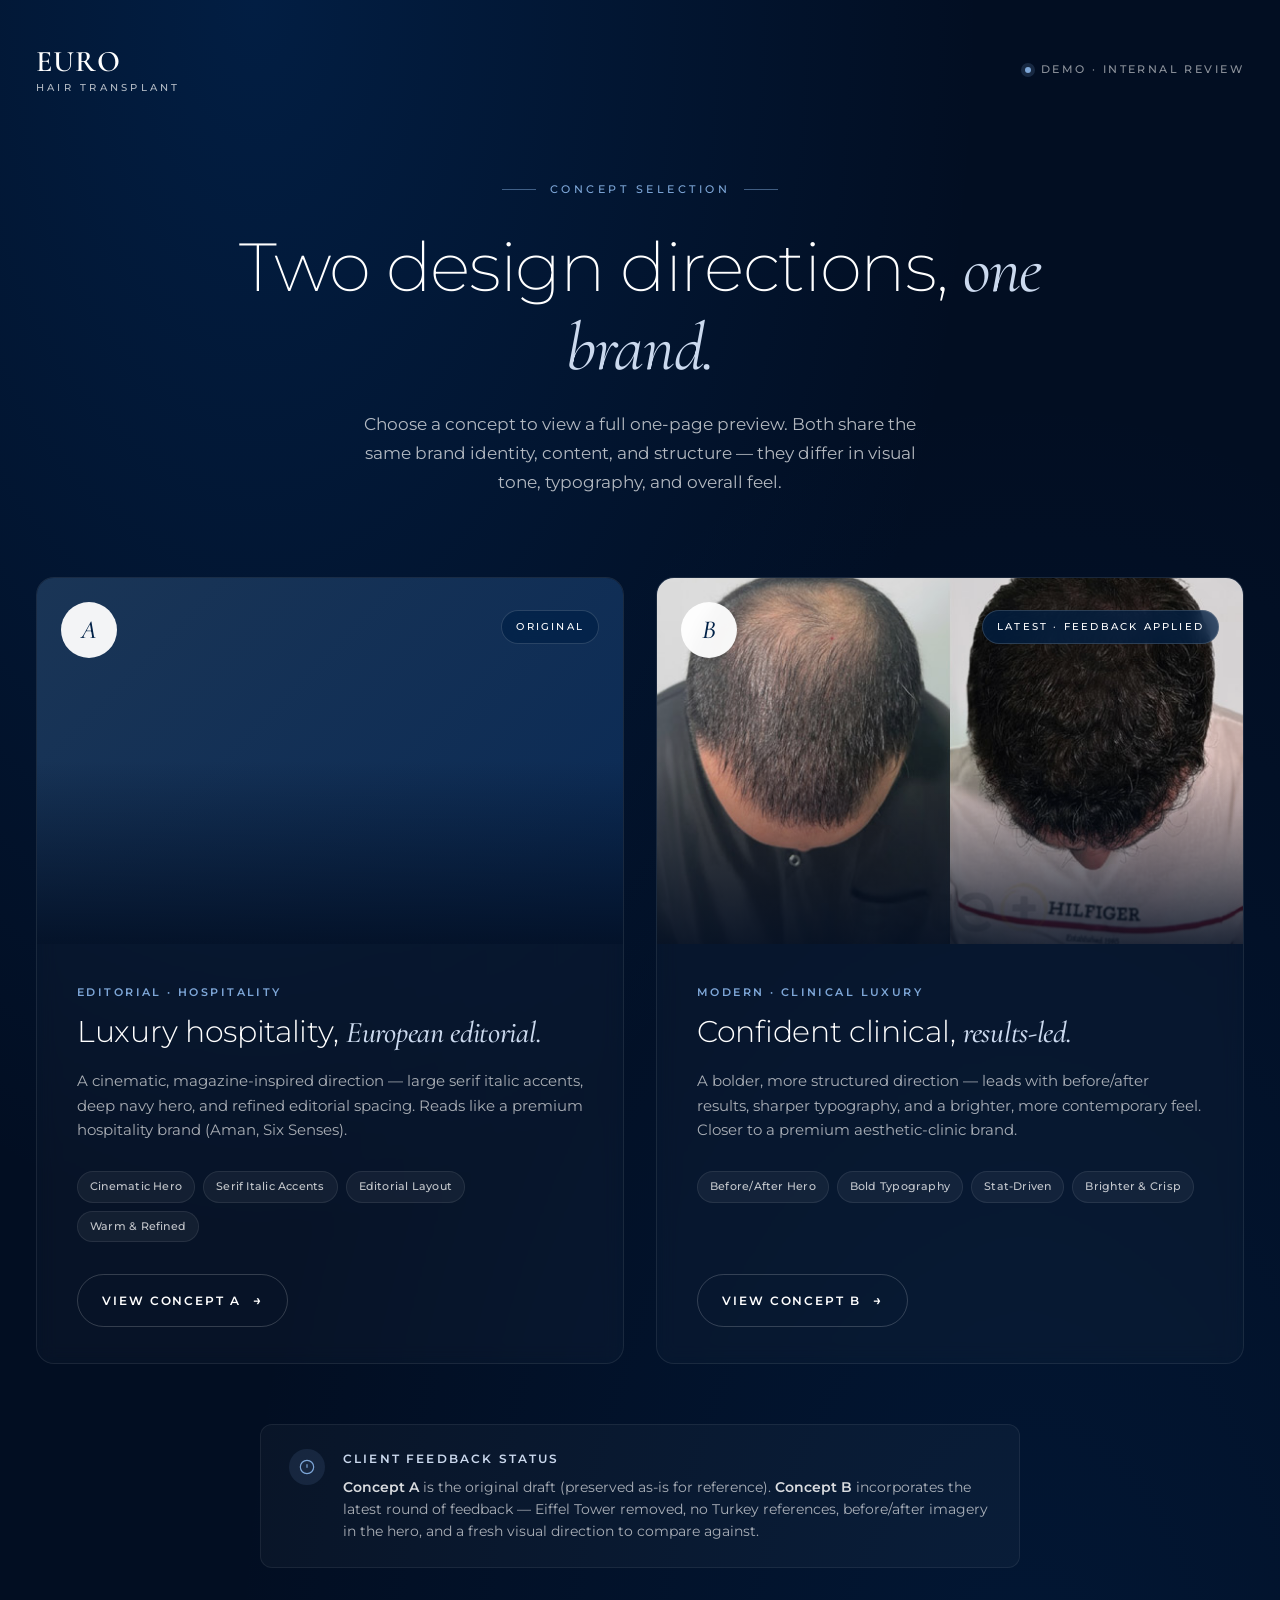
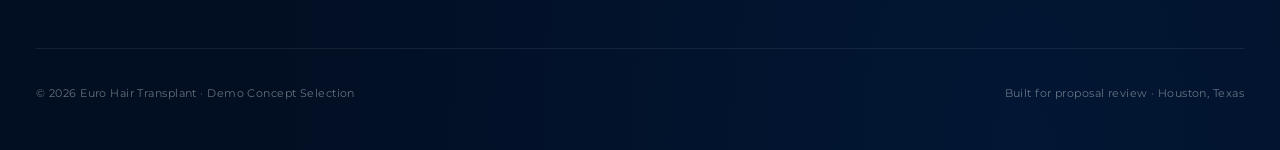
==== commit ea4c05b4: "Add Concept B and concept-selection landing page - Preserve original draft as option-1.html (Concept" ====
--- a/index.html
+++ b/index.html
@@ -3,1304 +3,366 @@
 <head>
 <meta charset="UTF-8" />
 <meta name="viewport" content="width=device-width, initial-scale=1.0" />
-<meta name="description" content="Euro Hair Transplant — Houston-based concierge for premium European hair restoration. Save thousands while enjoying Europe. Free in-person consultation." />
-<title>Euro Hair Transplant — Restore Confidence. Travel Smart.</title>
+<meta name="description" content="Euro Hair Transplant — Demo concept selection. Two design directions for your review." />
+<title>Euro Hair Transplant — Demo Concepts</title>
 <link rel="preconnect" href="https://fonts.googleapis.com" />
 <link rel="preconnect" href="https://fonts.gstatic.com" crossorigin />
-<link href="https://fonts.googleapis.com/css2?family=Cormorant+Garamond:wght@300;400;500;600&family=Montserrat:wght@200;300;400;500;600;700&family=Open+Sans:wght@300;400;500;600&display=swap" rel="stylesheet" />
+<link href="https://fonts.googleapis.com/css2?family=Cormorant+Garamond:wght@400;500;600&family=Montserrat:wght@300;400;500;600;700&display=swap" rel="stylesheet" />
 <style>
 :root{
   --royal:#0057B8;
-  --royal-deep:#003F87;
+  --royal-bright:#0066D9;
   --navy:#002147;
-  --navy-soft:#0a2a55;
+  --navy-deep:#020e22;
+  --silver:#C0C0C0;
+  --silver-soft:#E6E9EE;
   --white:#FFFFFF;
-  --silver:#C0C0C0;
-  --silver-soft:#E6E6E6;
   --ink:#0E1B30;
-  --muted:#6B7280;
-  --bg-warm:#FAFBFD;
-  --line:rgba(0,33,71,0.10);
-  --shadow-sm:0 1px 2px rgba(0,33,71,0.06);
-  --shadow-md:0 12px 40px -12px rgba(0,33,71,0.18);
-  --shadow-lg:0 30px 80px -20px rgba(0,33,71,0.25);
   --serif:'Cormorant Garamond', Georgia, serif;
   --sans:'Montserrat', system-ui, sans-serif;
-  --body:'Open Sans', system-ui, sans-serif;
-  --container:1280px;
   --ease:cubic-bezier(.2,.8,.2,1);
 }
 
 *,*::before,*::after{box-sizing:border-box;margin:0;padding:0}
 html{scroll-behavior:smooth;-webkit-font-smoothing:antialiased;-moz-osx-font-smoothing:grayscale}
-body{font-family:var(--body);font-size:17px;line-height:1.7;color:var(--ink);background:var(--white);overflow-x:hidden}
+body{
+  font-family:var(--sans);
+  font-size:16px;
+  line-height:1.6;
+  color:var(--white);
+  background:var(--navy-deep);
+  background-image:
+    radial-gradient(ellipse at 20% 0%, rgba(0,87,184,.22) 0%, transparent 50%),
+    radial-gradient(ellipse at 80% 100%, rgba(0,87,184,.12) 0%, transparent 55%);
+  min-height:100vh;
+  overflow-x:hidden;
+  display:flex;
+  flex-direction:column;
+}
 img{max-width:100%;display:block}
 a{color:inherit;text-decoration:none}
-button{font:inherit;cursor:pointer;border:none;background:none;color:inherit}
-ul{list-style:none}
-
-.container{max-width:var(--container);margin:0 auto;padding:0 32px}
-
-/* ============ TYPOGRAPHY ============ */
-.eyebrow{font-family:var(--sans);font-size:11px;font-weight:500;letter-spacing:.32em;text-transform:uppercase;color:var(--royal);display:inline-flex;align-items:center;gap:14px}
-.eyebrow::before{content:"";width:32px;height:1px;background:var(--royal);display:inline-block}
-.eyebrow.center::after{content:"";width:32px;height:1px;background:var(--royal);display:inline-block}
-.eyebrow.light{color:var(--silver)}
-.eyebrow.light::before,.eyebrow.light::after{background:var(--silver)}
-
-h1,h2,h3,h4{font-family:var(--sans);font-weight:300;color:var(--navy);letter-spacing:-.01em;line-height:1.12}
-h1{font-size:clamp(40px,6.4vw,84px);font-weight:200}
-h2{font-size:clamp(32px,4.4vw,58px);font-weight:300}
-h3{font-size:clamp(22px,2.2vw,30px);font-weight:400}
-h4{font-size:18px;font-weight:500;letter-spacing:.02em}
-
-.serif-accent{font-family:var(--serif);font-style:italic;font-weight:400}
-
-p{font-size:17px;line-height:1.75;color:#384660}
-.lead{font-size:19px;line-height:1.7;color:#475569;max-width:62ch}
-
-/* ============ BUTTONS ============ */
-.btn{display:inline-flex;align-items:center;gap:12px;padding:18px 32px;font-family:var(--sans);font-size:13px;font-weight:500;letter-spacing:.18em;text-transform:uppercase;border:1px solid transparent;transition:all .4s var(--ease);cursor:pointer;position:relative;overflow:hidden}
-.btn-primary{background:var(--royal);color:var(--white);border-color:var(--royal)}
-.btn-primary:hover{background:var(--navy);border-color:var(--navy);transform:translateY(-1px);box-shadow:0 14px 40px -10px rgba(0,87,184,.45)}
-.btn-ghost{background:transparent;color:var(--white);border-color:rgba(255,255,255,.45)}
-.btn-ghost:hover{background:rgba(255,255,255,.08);border-color:var(--white)}
-.btn-outline{background:transparent;color:var(--navy);border-color:var(--navy)}
-.btn-outline:hover{background:var(--navy);color:var(--white)}
-.btn .arrow{display:inline-block;transition:transform .4s var(--ease)}
-.btn:hover .arrow{transform:translateX(6px)}
+
+.shell{flex:1;display:flex;flex-direction:column;padding:48px 36px}
 
 /* ============ HEADER ============ */
-.header{position:fixed;top:0;left:0;right:0;z-index:100;padding:22px 0;transition:all .5s var(--ease);background:transparent}
-.header::after{content:"";position:absolute;left:0;right:0;bottom:0;height:1px;background:rgba(255,255,255,.12);transition:all .5s var(--ease)}
-.header.scrolled{background:rgba(255,255,255,.96);backdrop-filter:blur(14px);-webkit-backdrop-filter:blur(14px);padding:14px 0;box-shadow:0 1px 0 rgba(0,33,71,.06)}
-.header.scrolled::after{background:transparent}
-.header-inner{display:flex;align-items:center;justify-content:space-between;gap:32px}
-.logo{display:inline-flex;align-items:center;flex-shrink:0;text-decoration:none}
-.logo-mark{display:flex;flex-direction:column;align-items:flex-start;line-height:1;color:#fff;transition:color .4s var(--ease)}
-.header.scrolled .logo-mark{color:var(--navy)}
-.logo-name{font-family:var(--serif);font-size:30px;font-weight:600;letter-spacing:.05em;line-height:.95}
-.logo-sub{font-family:var(--sans);font-size:9.5px;font-weight:500;letter-spacing:.34em;text-transform:uppercase;margin-top:6px;line-height:1;opacity:.95}
-.header.scrolled .logo-name{color:var(--royal)}
-.header.scrolled .logo-sub{color:var(--navy)}
-.footer .logo-mark{color:#fff}
-.footer .logo-name{color:#fff}
-.footer .logo-sub{color:rgba(255,255,255,.7)}
-.nav{display:flex;align-items:center;gap:38px}
-.nav a{font-family:var(--sans);font-size:12px;font-weight:500;letter-spacing:.18em;text-transform:uppercase;color:var(--white);position:relative;padding:6px 0;transition:color .3s var(--ease)}
-.header.scrolled .nav a{color:var(--navy)}
-.nav a::after{content:"";position:absolute;left:0;bottom:0;width:0;height:1px;background:currentColor;transition:width .35s var(--ease)}
-.nav a:hover::after{width:100%}
-.header-cta{display:inline-flex;align-items:center;gap:10px;padding:13px 24px;font-family:var(--sans);font-size:11px;font-weight:500;letter-spacing:.2em;text-transform:uppercase;border:1px solid rgba(255,255,255,.55);color:var(--white);transition:all .4s var(--ease)}
-.header.scrolled .header-cta{border-color:var(--royal);color:var(--royal);background:transparent}
-.header-cta:hover{background:var(--white);color:var(--navy);border-color:var(--white)}
-.header.scrolled .header-cta:hover{background:var(--royal);color:var(--white)}
-.menu-toggle{display:none;width:32px;height:32px;flex-direction:column;justify-content:center;align-items:flex-end;gap:5px;cursor:pointer}
-.menu-toggle span{display:block;height:1.5px;background:var(--white);transition:all .35s var(--ease)}
-.menu-toggle span:nth-child(1){width:24px}
-.menu-toggle span:nth-child(2){width:18px}
-.header.scrolled .menu-toggle span{background:var(--navy)}
-.menu-toggle.open span:nth-child(1){transform:translateY(3.5px) rotate(45deg);width:24px}
-.menu-toggle.open span:nth-child(2){transform:translateY(-3.5px) rotate(-45deg);width:24px}
-
-/* ============ HERO ============ */
-.hero{position:relative;min-height:100vh;display:flex;align-items:center;color:var(--white);overflow:hidden;background:var(--navy)}
-.hero-bg{position:absolute;inset:0;z-index:1}
-.hero-bg::before{content:"";position:absolute;inset:0;background:linear-gradient(180deg,rgba(0,33,71,.55) 0%,rgba(0,33,71,.78) 60%,rgba(0,33,71,.95) 100%);z-index:2}
-.hero-bg::after{content:"";position:absolute;inset:0;background:radial-gradient(ellipse at 30% 30%, rgba(0,87,184,.35) 0%, transparent 60%);z-index:2;mix-blend-mode:screen}
-.hero-bg img{width:100%;height:100%;object-fit:cover;animation:slowZoom 20s ease-out infinite alternate}
-@keyframes slowZoom{0%{transform:scale(1.04) translateY(0)}100%{transform:scale(1.12) translateY(-1.5%)}}
-.hero-content{position:relative;z-index:3;width:100%;padding:140px 0 90px}
-.hero-grid{display:grid;grid-template-columns:1fr;gap:50px;align-items:end}
-.hero-headline{max-width:980px}
-.hero-eyebrow{display:inline-flex;align-items:center;gap:14px;font-family:var(--sans);font-size:11px;font-weight:500;letter-spacing:.32em;text-transform:uppercase;color:rgba(255,255,255,.85);margin-bottom:30px}
-.hero-eyebrow::before{content:"";width:34px;height:1px;background:var(--silver)}
-.hero h1{color:var(--white);font-weight:200;line-height:1.05;letter-spacing:-.015em}
-.hero h1 em{font-family:var(--serif);font-style:italic;font-weight:400;color:#cbd9ee}
-.hero-sub{margin-top:32px;font-size:18px;line-height:1.75;color:rgba(255,255,255,.78);max-width:620px}
-.hero-actions{margin-top:44px;display:flex;flex-wrap:wrap;gap:18px}
-.hero-trust{margin-top:60px;padding-top:32px;border-top:1px solid rgba(255,255,255,.16);display:flex;flex-wrap:wrap;gap:36px 48px;max-width:780px}
-.hero-trust-item{display:flex;align-items:center;gap:12px;font-family:var(--sans);font-size:12px;font-weight:500;letter-spacing:.16em;text-transform:uppercase;color:rgba(255,255,255,.85)}
-.hero-trust-item svg{flex-shrink:0;width:16px;height:16px;color:#7ea7d8}
-.hero-scroll{position:absolute;bottom:36px;left:50%;transform:translateX(-50%);z-index:3;display:flex;flex-direction:column;align-items:center;gap:14px;color:rgba(255,255,255,.65);font-family:var(--sans);font-size:10px;letter-spacing:.32em;text-transform:uppercase}
-.hero-scroll-line{width:1px;height:40px;background:linear-gradient(180deg,rgba(255,255,255,.55),rgba(255,255,255,0));position:relative;overflow:hidden}
-.hero-scroll-line::after{content:"";position:absolute;top:-40px;left:0;width:1px;height:40px;background:rgba(255,255,255,.95);animation:scrollLine 2.4s ease-in-out infinite}
-@keyframes scrollLine{0%{top:-40px}100%{top:40px}}
-
-/* ============ TRUST BAR ============ */
-.trust-bar{padding:36px 0;background:var(--white);border-bottom:1px solid var(--line)}
-.trust-bar-inner{display:flex;flex-wrap:wrap;justify-content:space-between;align-items:center;gap:24px}
-.trust-pill{display:inline-flex;align-items:center;gap:12px;font-family:var(--sans);font-size:11px;font-weight:500;letter-spacing:.22em;text-transform:uppercase;color:var(--navy)}
-.trust-pill svg{width:14px;height:14px;color:var(--royal)}
-.trust-divider{width:1px;height:18px;background:var(--silver-soft)}
-
-/* ============ SECTION BASE ============ */
-.section{padding:140px 0;position:relative}
-.section-tight{padding:100px 0}
-.section-warm{background:var(--bg-warm)}
-.section-navy{background:var(--navy);color:var(--white)}
-.section-navy h1,.section-navy h2,.section-navy h3{color:var(--white)}
-.section-navy p{color:rgba(255,255,255,.78)}
-.section-head{max-width:760px;margin-bottom:80px}
-.section-head.center{margin-left:auto;margin-right:auto;text-align:center}
-.section-head .eyebrow{margin-bottom:24px}
-.section-head h2{margin-bottom:24px}
-.section-head h2 em{font-family:var(--serif);font-style:italic;font-weight:400;color:var(--royal)}
-
-/* ============ WHY CHOOSE ============ */
-.why{position:relative}
-.why-grid{display:grid;grid-template-columns:1.05fr .95fr;gap:90px;align-items:start}
-.why-text h2{margin-bottom:28px}
-.why-text p{margin-bottom:20px}
-.why-stats{margin-top:48px;display:grid;grid-template-columns:repeat(3,1fr);gap:8px;border-top:1px solid var(--line);padding-top:36px}
-.why-stat{padding-right:16px;border-right:1px solid var(--line)}
-.why-stat:last-child{border-right:none}
-.why-stat-num{font-family:var(--sans);font-size:42px;font-weight:200;color:var(--royal);letter-spacing:-.02em;line-height:1}
-.why-stat-num span{font-size:24px;color:var(--navy)}
-.why-stat-label{margin-top:10px;font-family:var(--sans);font-size:11px;font-weight:500;letter-spacing:.2em;text-transform:uppercase;color:var(--muted)}
-
-.assist-card{background:var(--white);padding:48px 44px;border:1px solid var(--line);position:relative}
-.assist-card::before{content:"";position:absolute;top:0;left:0;width:60px;height:1px;background:var(--royal)}
-.assist-card h3{font-family:var(--sans);font-size:13px;font-weight:500;letter-spacing:.22em;text-transform:uppercase;color:var(--royal);margin-bottom:32px}
-.assist-list{display:flex;flex-direction:column;gap:18px}
-.assist-item{display:flex;align-items:center;gap:18px;padding:14px 0;border-bottom:1px solid var(--line);transition:padding .3s var(--ease)}
-.assist-item:last-child{border-bottom:none}
-.assist-item:hover{padding-left:8px}
-.assist-num{font-family:var(--sans);font-size:11px;font-weight:500;color:var(--silver);letter-spacing:.15em;width:24px;flex-shrink:0}
-.assist-text{font-family:var(--sans);font-size:15px;font-weight:400;color:var(--navy)}
-
-/* ============ COST SAVINGS ============ */
-.cost{background:var(--navy);color:var(--white);position:relative;overflow:hidden}
-.cost::before{content:"";position:absolute;top:-200px;right:-200px;width:600px;height:600px;border-radius:50%;background:radial-gradient(circle, rgba(0,87,184,.25) 0%, transparent 70%);pointer-events:none}
-.cost::after{content:"";position:absolute;bottom:-300px;left:-300px;width:700px;height:700px;border-radius:50%;background:radial-gradient(circle, rgba(0,87,184,.18) 0%, transparent 70%);pointer-events:none}
-.cost .container{position:relative;z-index:2}
-.cost-grid{display:grid;grid-template-columns:1fr 1fr;gap:80px;align-items:center}
-.cost h2{color:var(--white);margin-bottom:24px}
-.cost h2 em{font-family:var(--serif);font-style:italic;font-weight:400;color:#7ea7d8}
-.cost p{color:rgba(255,255,255,.78);margin-bottom:18px}
-.cost-compare{background:rgba(255,255,255,.04);border:1px solid rgba(255,255,255,.12);padding:48px 44px;backdrop-filter:blur(10px)}
-.cost-compare h4{font-family:var(--sans);font-size:11px;font-weight:500;letter-spacing:.22em;text-transform:uppercase;color:var(--silver);margin-bottom:36px}
-.cost-row{display:flex;justify-content:space-between;align-items:flex-end;padding:22px 0;border-bottom:1px solid rgba(255,255,255,.10)}
-.cost-row:last-child{border-bottom:none;padding-top:30px}
-.cost-row-label{font-family:var(--sans);font-size:13px;font-weight:400;color:rgba(255,255,255,.7);letter-spacing:.04em}
-.cost-row-val{font-family:var(--sans);font-size:30px;font-weight:200;color:var(--white);letter-spacing:-.01em}
-.cost-row.savings .cost-row-label{color:#7ea7d8;text-transform:uppercase;font-size:11px;letter-spacing:.22em;font-weight:500}
-.cost-row.savings .cost-row-val{color:#fff;font-size:42px;font-weight:300}
-.cost-row.savings .cost-row-val span{color:#7ea7d8;font-size:18px;font-weight:400;margin-right:6px;vertical-align:middle}
-.cost-disclaimer{margin-top:28px;font-size:12px;color:rgba(255,255,255,.5);font-style:italic;line-height:1.7}
-.cost-perks{margin-top:36px;display:flex;flex-direction:column;gap:14px}
-.cost-perk{display:flex;align-items:center;gap:14px;font-family:var(--sans);font-size:14px;color:rgba(255,255,255,.85)}
-.cost-perk svg{width:14px;height:14px;color:#7ea7d8;flex-shrink:0}
-
-/* ============ VACATION ============ */
-.vacation{background:var(--bg-warm)}
-.vacation-grid{display:grid;grid-template-columns:.95fr 1.05fr;gap:90px;align-items:center}
-.vacation-imgs{position:relative;height:580px}
-.vacation-img{position:absolute;overflow:hidden;box-shadow:var(--shadow-lg)}
-.vacation-img img{width:100%;height:100%;object-fit:cover;transition:transform .8s var(--ease)}
-.vacation-img:hover img{transform:scale(1.05)}
-.vacation-img-1{top:0;left:0;width:62%;height:72%;background:linear-gradient(135deg,#3a5a85,#0a2a55)}
-.vacation-img-2{bottom:0;right:0;width:58%;height:62%;background:linear-gradient(135deg,#8aa3c4,#3a5a85);border:8px solid var(--bg-warm)}
-.vacation-text h2{margin-bottom:28px}
-.vacation-text h2 em{font-family:var(--serif);font-style:italic;font-weight:400;color:var(--royal)}
-.vacation-list{margin-top:40px;display:grid;grid-template-columns:1fr 1fr;gap:20px 32px}
-.vacation-item{display:flex;align-items:center;gap:14px;padding:18px 0;border-bottom:1px solid var(--line)}
-.vacation-item-icon{width:36px;height:36px;border:1px solid var(--line);display:flex;align-items:center;justify-content:center;flex-shrink:0;color:var(--royal)}
-.vacation-item-icon svg{width:16px;height:16px}
-.vacation-item-text{font-family:var(--sans);font-size:14px;font-weight:500;color:var(--navy);letter-spacing:.02em}
-.vacation-quote{margin-top:50px;padding:32px 36px;border-left:2px solid var(--royal);background:var(--white);font-family:var(--serif);font-size:22px;font-style:italic;line-height:1.5;color:var(--navy)}
-
-/* ============ TREATMENTS ============ */
-.treatments-grid{display:grid;grid-template-columns:repeat(3,1fr);gap:0;border-top:1px solid var(--line);border-left:1px solid var(--line)}
-.treatment{padding:56px 44px;border-right:1px solid var(--line);border-bottom:1px solid var(--line);position:relative;transition:all .45s var(--ease);background:var(--white);cursor:default}
-.treatment::before{content:"";position:absolute;top:0;left:0;width:0;height:2px;background:var(--royal);transition:width .55s var(--ease)}
-.treatment:hover{background:var(--bg-warm);transform:translateY(-2px)}
-.treatment:hover::before{width:100%}
-.treatment-num{font-family:var(--sans);font-size:11px;font-weight:500;letter-spacing:.22em;color:var(--silver);margin-bottom:32px}
-.treatment-icon{width:44px;height:44px;color:var(--royal);margin-bottom:28px}
-.treatment-icon svg{width:100%;height:100%}
-.treatment h3{margin-bottom:18px;font-weight:400}
-.treatment p{font-size:15px;line-height:1.7;color:#475569;margin-bottom:24px}
-.treatment-link{display:inline-flex;align-items:center;gap:10px;font-family:var(--sans);font-size:11px;font-weight:500;letter-spacing:.22em;text-transform:uppercase;color:var(--royal);transition:gap .3s var(--ease)}
-.treatment:hover .treatment-link{gap:14px}
-.treatments-disclaimer{margin-top:50px;font-size:13px;color:var(--muted);font-style:italic;text-align:center;max-width:680px;margin-left:auto;margin-right:auto}
-
-/* ============ HOW IT WORKS ============ */
-.steps{position:relative}
-.steps-list{position:relative;max-width:920px;margin:0 auto}
-.steps-list::before{content:"";position:absolute;left:42px;top:30px;bottom:30px;width:1px;background:linear-gradient(180deg,var(--royal),var(--silver));opacity:.4}
-.step{display:grid;grid-template-columns:84px 1fr;gap:40px;padding:40px 0;align-items:start;position:relative}
-.step + .step{border-top:1px solid var(--line)}
-.step-num{width:84px;height:84px;border-radius:50%;background:var(--white);border:1px solid var(--line);display:flex;align-items:center;justify-content:center;font-family:var(--sans);font-size:14px;font-weight:500;color:var(--royal);letter-spacing:.18em;position:relative;z-index:2;transition:all .5s var(--ease)}
-.step-num span{font-family:var(--serif);font-size:34px;font-style:italic;font-weight:400;color:var(--navy)}
-.step:hover .step-num{background:var(--royal);border-color:var(--royal);transform:scale(1.04)}
-.step:hover .step-num span{color:var(--white)}
-.step-body{padding-top:14px}
-.step-label{font-family:var(--sans);font-size:11px;font-weight:500;letter-spacing:.22em;text-transform:uppercase;color:var(--royal);margin-bottom:14px}
-.step h3{margin-bottom:14px;font-weight:400}
-.step p{font-size:16px;line-height:1.75;color:#475569;max-width:62ch}
-
-/* ============ TRAVEL SUPPORT ============ */
-.travel{background:var(--navy);color:var(--white);position:relative;overflow:hidden}
-.travel-bg{position:absolute;inset:0;opacity:.15;z-index:1}
-.travel-bg img{width:100%;height:100%;object-fit:cover}
-.travel-bg::after{content:"";position:absolute;inset:0;background:linear-gradient(90deg,var(--navy) 0%,rgba(0,33,71,.85) 50%,rgba(0,33,71,.7) 100%)}
-.travel .container{position:relative;z-index:2}
-.travel-grid{display:grid;grid-template-columns:1fr 1fr;gap:80px;align-items:center}
-.travel h2{color:var(--white);margin-bottom:24px}
-.travel h2 em{font-family:var(--serif);font-style:italic;font-weight:400;color:#7ea7d8}
-.travel p{color:rgba(255,255,255,.78)}
-.travel-airlines{display:flex;flex-direction:column;gap:0;margin-top:8px}
-.airline{display:flex;justify-content:space-between;align-items:center;padding:24px 0;border-bottom:1px solid rgba(255,255,255,.12)}
-.airline:first-child{border-top:1px solid rgba(255,255,255,.12)}
-.airline-name{font-family:var(--sans);font-size:18px;font-weight:300;color:var(--white);letter-spacing:.01em}
-.airline-route{font-family:var(--sans);font-size:11px;font-weight:500;letter-spacing:.22em;text-transform:uppercase;color:#7ea7d8}
-
-/* ============ LOCAL TRUST ============ */
-.local{background:var(--white)}
-.local-grid{display:grid;grid-template-columns:.9fr 1.1fr;gap:80px;align-items:center}
-.local-img{aspect-ratio:4/5;overflow:hidden;background:linear-gradient(135deg,#3a5a85,#0a2a55);box-shadow:var(--shadow-lg);position:relative}
-.local-img img{width:100%;height:100%;object-fit:cover}
-.local-badge{position:absolute;bottom:24px;left:24px;background:rgba(255,255,255,.95);backdrop-filter:blur(8px);padding:18px 24px;border-left:2px solid var(--royal)}
-.local-badge-label{font-family:var(--sans);font-size:10px;font-weight:500;letter-spacing:.22em;text-transform:uppercase;color:var(--muted);margin-bottom:6px}
-.local-badge-value{font-family:var(--sans);font-size:14px;font-weight:500;color:var(--navy)}
-.local-text h2{margin-bottom:28px}
-.local-text h2 em{font-family:var(--serif);font-style:italic;font-weight:400;color:var(--royal)}
-.local-points{margin-top:36px;display:grid;gap:16px}
-.local-point{display:flex;gap:18px;align-items:flex-start;padding:20px 0;border-bottom:1px solid var(--line)}
-.local-point-num{font-family:var(--serif);font-size:22px;font-style:italic;color:var(--royal);width:32px;flex-shrink:0;line-height:1}
-.local-point-text{font-family:var(--sans);font-size:15px;color:var(--navy);font-weight:400;line-height:1.6}
-
-/* ============ RESULTS / BEFORE-AFTER ============ */
-.results{background:var(--bg-warm)}
-.results-grid{display:grid;grid-template-columns:1fr 1fr;gap:32px;margin-top:60px}
-.result-card{position:relative;overflow:hidden;background:var(--white);box-shadow:var(--shadow-md);transition:transform .5s var(--ease),box-shadow .5s var(--ease)}
-.result-card:hover{transform:translateY(-6px);box-shadow:var(--shadow-lg)}
-.result-img{aspect-ratio:5/4;overflow:hidden;position:relative;background:linear-gradient(135deg,#bac6d6,#6e84a3)}
-.result-img img{width:100%;height:100%;object-fit:cover}
-.result-tag{position:absolute;top:18px;left:18px;background:rgba(0,33,71,.85);backdrop-filter:blur(8px);color:var(--white);padding:8px 14px;font-family:var(--sans);font-size:10px;font-weight:500;letter-spacing:.22em;text-transform:uppercase}
-.result-info{padding:30px 32px;display:flex;justify-content:space-between;align-items:center;border-top:1px solid var(--line)}
-.result-meta-label{font-family:var(--sans);font-size:10px;font-weight:500;letter-spacing:.22em;text-transform:uppercase;color:var(--muted);margin-bottom:6px}
-.result-meta-value{font-family:var(--sans);font-size:14px;color:var(--navy);font-weight:500}
-
-/* ============ TESTIMONIALS ============ */
-.testimonials{background:var(--white);position:relative}
-.testimonials-grid{display:grid;grid-template-columns:repeat(3,1fr);gap:32px;margin-top:80px}
-.testimonial{padding:44px 36px;background:var(--white);border:1px solid var(--line);position:relative;transition:all .5s var(--ease)}
-.testimonial:hover{border-color:var(--royal);box-shadow:var(--shadow-md);transform:translateY(-3px)}
-.testimonial-mark{font-family:var(--serif);font-size:80px;line-height:.7;color:var(--royal);opacity:.2;margin-bottom:16px;font-style:italic}
-.testimonial-text{font-family:var(--serif);font-size:21px;line-height:1.55;color:var(--navy);font-style:italic;font-weight:400;margin-bottom:32px;min-height:140px}
-.testimonial-author{display:flex;align-items:center;gap:16px;padding-top:24px;border-top:1px solid var(--line)}
-.testimonial-avatar{width:50px;height:50px;border-radius:50%;overflow:hidden;background:linear-gradient(135deg,#bac6d6,#6e84a3);flex-shrink:0}
-.testimonial-avatar img{width:100%;height:100%;object-fit:cover}
-.testimonial-author-name{font-family:var(--sans);font-size:14px;font-weight:500;color:var(--navy);margin-bottom:3px}
-.testimonial-author-meta{font-family:var(--sans);font-size:11px;font-weight:400;letter-spacing:.12em;color:var(--muted);text-transform:uppercase}
-.testimonial-rating{display:flex;gap:3px;margin-bottom:18px}
-.testimonial-rating svg{width:14px;height:14px;color:#d4a942}
-
-/* ============ FORM ============ */
-.form-section{background:var(--navy);color:var(--white);position:relative;overflow:hidden}
-.form-section::before{content:"";position:absolute;top:-300px;right:-200px;width:600px;height:600px;border-radius:50%;background:radial-gradient(circle, rgba(0,87,184,.25) 0%, transparent 65%);pointer-events:none}
-.form-section .container{position:relative;z-index:2}
-.form-grid{display:grid;grid-template-columns:1fr 1.1fr;gap:90px;align-items:center}
-.form-text h2{color:var(--white);margin-bottom:24px}
-.form-text h2 em{font-family:var(--serif);font-style:italic;font-weight:400;color:#7ea7d8}
-.form-text p{color:rgba(255,255,255,.78);margin-bottom:36px;max-width:46ch}
-.form-perks{display:flex;flex-direction:column;gap:18px;margin-top:40px}
-.form-perk{display:flex;align-items:center;gap:16px;padding-bottom:18px;border-bottom:1px solid rgba(255,255,255,.12)}
-.form-perk svg{width:18px;height:18px;color:#7ea7d8;flex-shrink:0}
-.form-perk-label{font-family:var(--sans);font-size:13px;font-weight:400;color:var(--white);letter-spacing:.04em}
-.form-card{background:var(--white);padding:56px 52px;color:var(--ink);position:relative;box-shadow:var(--shadow-lg)}
-.form-card::before{content:"";position:absolute;top:0;left:0;right:0;height:3px;background:var(--royal)}
-.form-card h3{color:var(--navy);margin-bottom:8px;font-weight:400}
-.form-card-sub{font-size:14px;color:var(--muted);margin-bottom:36px}
-.form-row{display:grid;grid-template-columns:1fr;gap:22px;margin-bottom:22px}
-.form-row.two{grid-template-columns:1fr 1fr}
-.field{display:flex;flex-direction:column;gap:8px}
-.field label{font-family:var(--sans);font-size:10px;font-weight:500;letter-spacing:.22em;text-transform:uppercase;color:var(--navy)}
-.field input,.field select{font-family:var(--body);font-size:15px;padding:14px 0 12px;border:none;border-bottom:1px solid var(--line);background:transparent;color:var(--navy);transition:border-color .3s var(--ease);outline:none}
-.field input:focus,.field select:focus{border-bottom-color:var(--royal)}
-.form-submit{width:100%;margin-top:18px;padding:20px;background:var(--royal);color:var(--white);font-family:var(--sans);font-size:13px;font-weight:500;letter-spacing:.22em;text-transform:uppercase;border:none;cursor:pointer;transition:all .4s var(--ease);display:inline-flex;align-items:center;justify-content:center;gap:14px}
-.form-submit:hover{background:var(--navy)}
-.form-fine{margin-top:18px;font-size:11px;color:var(--muted);text-align:center;letter-spacing:.04em}
-
-/* ============ FAQ ============ */
-.faq{background:var(--white)}
-.faq-grid{display:grid;grid-template-columns:.85fr 1.15fr;gap:90px;align-items:start}
-.faq-side{position:sticky;top:120px}
-.faq-side h2{margin-bottom:24px}
-.faq-side h2 em{font-family:var(--serif);font-style:italic;font-weight:400;color:var(--royal)}
-.faq-list{display:flex;flex-direction:column}
-.faq-item{border-bottom:1px solid var(--line);padding:8px 0}
-.faq-item:first-child{border-top:1px solid var(--line)}
-.faq-q{display:flex;justify-content:space-between;align-items:center;padding:24px 0;cursor:pointer;width:100%;text-align:left;transition:color .3s var(--ease)}
-.faq-q:hover{color:var(--royal)}
-.faq-q-text{font-family:var(--sans);font-size:18px;font-weight:400;color:var(--navy);line-height:1.4;padding-right:24px}
-.faq-q-icon{width:32px;height:32px;border:1px solid var(--line);border-radius:50%;display:flex;align-items:center;justify-content:center;flex-shrink:0;transition:all .4s var(--ease);position:relative}
-.faq-q-icon::before,.faq-q-icon::after{content:"";position:absolute;background:var(--navy);transition:transform .4s var(--ease)}
-.faq-q-icon::before{width:10px;height:1px}
-.faq-q-icon::after{width:1px;height:10px}
-.faq-item.open .faq-q-icon{background:var(--royal);border-color:var(--royal)}
-.faq-item.open .faq-q-icon::before,.faq-item.open .faq-q-icon::after{background:var(--white)}
-.faq-item.open .faq-q-icon::after{transform:rotate(90deg);opacity:0}
-.faq-a{max-height:0;overflow:hidden;transition:max-height .5s var(--ease)}
-.faq-a-inner{padding:0 0 28px;font-size:16px;line-height:1.75;color:#475569;max-width:64ch}
-
-/* ============ FINAL CTA ============ */
-.final-cta{background:var(--navy);color:var(--white);position:relative;overflow:hidden;padding:160px 0}
-.final-cta-bg{position:absolute;inset:0;opacity:.18;z-index:1}
-.final-cta-bg img{width:100%;height:100%;object-fit:cover}
-.final-cta-bg::after{content:"";position:absolute;inset:0;background:linear-gradient(180deg,rgba(0,33,71,.6) 0%,rgba(0,33,71,.92) 100%)}
-.final-cta .container{position:relative;z-index:2;text-align:center}
-.final-cta h2{color:var(--white);max-width:920px;margin:0 auto 28px;font-size:clamp(36px,5vw,68px)}
-.final-cta h2 em{font-family:var(--serif);font-style:italic;font-weight:400;color:#7ea7d8}
-.final-cta p{color:rgba(255,255,255,.78);max-width:600px;margin:0 auto 48px}
-.final-cta-actions{display:inline-flex;flex-wrap:wrap;gap:18px;justify-content:center}
+.brand-bar{display:flex;justify-content:space-between;align-items:center;max-width:1320px;margin:0 auto 80px;width:100%}
+.brand-mark{display:flex;flex-direction:column;align-items:flex-start;line-height:1}
+.brand-name{font-family:var(--serif);font-size:30px;font-weight:600;letter-spacing:.04em;color:var(--white);line-height:.95}
+.brand-sub{font-family:var(--sans);font-size:9.5px;font-weight:500;letter-spacing:.34em;text-transform:uppercase;margin-top:6px;line-height:1;color:rgba(255,255,255,.7)}
+.brand-meta{font-family:var(--sans);font-size:11px;font-weight:500;letter-spacing:.22em;text-transform:uppercase;color:rgba(255,255,255,.55);display:inline-flex;align-items:center;gap:10px}
+.brand-meta .dot{width:6px;height:6px;border-radius:50%;background:#7ea7d8;display:inline-block;box-shadow:0 0 0 4px rgba(126,167,216,.18)}
+
+/* ============ INTRO ============ */
+.intro{max-width:880px;margin:0 auto;text-align:center;margin-bottom:80px}
+.intro-eyebrow{display:inline-flex;align-items:center;gap:14px;font-family:var(--sans);font-size:11px;font-weight:500;letter-spacing:.32em;text-transform:uppercase;color:#7ea7d8;margin-bottom:32px}
+.intro-eyebrow::before,.intro-eyebrow::after{content:"";width:34px;height:1px;background:#7ea7d8;display:inline-block;opacity:.5}
+.intro h1{font-family:var(--sans);font-weight:200;font-size:clamp(40px,5.4vw,68px);line-height:1.1;letter-spacing:-.02em;color:var(--white);margin-bottom:24px}
+.intro h1 em{font-family:var(--serif);font-style:italic;font-weight:400;color:#cbd9ee}
+.intro p{font-size:17px;line-height:1.7;color:rgba(255,255,255,.7);max-width:560px;margin:0 auto}
+
+/* ============ CONCEPTS ============ */
+.concepts{display:grid;grid-template-columns:1fr 1fr;gap:32px;max-width:1320px;margin:0 auto;width:100%}
+.concept-card{
+  background:rgba(255,255,255,.025);
+  border:1px solid rgba(255,255,255,.08);
+  border-radius:18px;
+  overflow:hidden;
+  transition:all .55s var(--ease);
+  cursor:pointer;
+  text-decoration:none;
+  color:inherit;
+  display:flex;
+  flex-direction:column;
+  position:relative;
+  backdrop-filter:blur(10px);
+  -webkit-backdrop-filter:blur(10px);
+}
+.concept-card:hover{
+  transform:translateY(-6px);
+  border-color:rgba(0,87,184,.5);
+  background:rgba(255,255,255,.04);
+  box-shadow:0 40px 80px -20px rgba(0,0,0,.5), 0 0 0 1px rgba(0,87,184,.15);
+}
+.concept-thumb{position:relative;aspect-ratio:16/10;overflow:hidden;background:linear-gradient(135deg,#1a3556,#0a2a55)}
+.concept-thumb::after{content:"";position:absolute;inset:0;background:linear-gradient(180deg,transparent 50%,rgba(2,14,34,.85) 100%);z-index:2}
+.concept-thumb img{width:100%;height:100%;object-fit:cover;transition:transform 1.2s var(--ease);filter:saturate(.95) brightness(.92)}
+.concept-card:hover .concept-thumb img{transform:scale(1.06)}
+
+.concept-letter{
+  position:absolute;
+  top:24px;
+  left:24px;
+  width:56px;
+  height:56px;
+  border-radius:50%;
+  background:rgba(255,255,255,.95);
+  backdrop-filter:blur(8px);
+  display:flex;
+  align-items:center;
+  justify-content:center;
+  font-family:var(--serif);
+  font-size:26px;
+  font-style:italic;
+  font-weight:500;
+  color:var(--navy);
+  z-index:3;
+  letter-spacing:-.02em;
+}
+.concept-tag{
+  position:absolute;
+  top:32px;
+  right:24px;
+  background:rgba(0,33,71,.72);
+  backdrop-filter:blur(10px);
+  color:var(--white);
+  padding:8px 14px;
+  border-radius:999px;
+  font-family:var(--sans);
+  font-size:10px;
+  font-weight:500;
+  letter-spacing:.22em;
+  text-transform:uppercase;
+  z-index:3;
+  border:1px solid rgba(255,255,255,.15);
+}
+
+.concept-body{padding:40px 40px 36px;display:flex;flex-direction:column;flex:1}
+.concept-style{
+  font-family:var(--sans);
+  font-size:11px;
+  font-weight:600;
+  letter-spacing:.22em;
+  text-transform:uppercase;
+  color:#7ea7d8;
+  margin-bottom:14px;
+}
+.concept-card h2{
+  font-family:var(--sans);
+  font-size:30px;
+  font-weight:300;
+  line-height:1.15;
+  color:var(--white);
+  margin-bottom:18px;
+  letter-spacing:-.01em;
+}
+.concept-card h2 em{
+  font-family:var(--serif);
+  font-style:italic;
+  font-weight:500;
+  color:#cbd9ee;
+}
+.concept-desc{
+  font-size:15px;
+  line-height:1.65;
+  color:rgba(255,255,255,.65);
+  margin-bottom:28px;
+  font-weight:400;
+}
+.concept-feats{
+  display:flex;
+  flex-wrap:wrap;
+  gap:8px;
+  margin-bottom:32px;
+}
+.concept-feat{
+  padding:6px 12px;
+  background:rgba(255,255,255,.05);
+  border:1px solid rgba(255,255,255,.08);
+  border-radius:999px;
+  font-family:var(--sans);
+  font-size:11px;
+  font-weight:500;
+  color:rgba(255,255,255,.75);
+  letter-spacing:.02em;
+}
+.concept-cta{
+  display:inline-flex;
+  align-items:center;
+  gap:12px;
+  padding:14px 24px;
+  background:transparent;
+  border:1.5px solid rgba(255,255,255,.18);
+  border-radius:999px;
+  font-family:var(--sans);
+  font-size:12px;
+  font-weight:600;
+  letter-spacing:.16em;
+  text-transform:uppercase;
+  color:var(--white);
+  transition:all .35s var(--ease);
+  align-self:flex-start;
+  margin-top:auto;
+}
+.concept-card:hover .concept-cta{
+  background:var(--royal);
+  border-color:var(--royal);
+  gap:16px;
+}
+.concept-cta .arrow{
+  display:inline-block;
+  transition:transform .35s var(--ease);
+  font-size:14px;
+}
+
+/* ============ NOTE ============ */
+.update-note{
+  max-width:760px;
+  margin:60px auto 0;
+  padding:24px 28px;
+  background:rgba(255,255,255,.03);
+  border:1px solid rgba(255,255,255,.07);
+  border-radius:12px;
+  display:flex;
+  align-items:flex-start;
+  gap:18px;
+  text-align:left;
+}
+.update-note-icon{
+  width:36px;
+  height:36px;
+  border-radius:50%;
+  background:rgba(126,167,216,.12);
+  color:#7ea7d8;
+  display:flex;
+  align-items:center;
+  justify-content:center;
+  flex-shrink:0;
+}
+.update-note-icon svg{width:16px;height:16px}
+.update-note-text{flex:1}
+.update-note-title{font-family:var(--sans);font-size:12px;font-weight:600;letter-spacing:.18em;text-transform:uppercase;color:#cbd9ee;margin-bottom:8px}
+.update-note p{font-size:13.5px;line-height:1.65;color:rgba(255,255,255,.65);margin:0}
 
 /* ============ FOOTER ============ */
-.footer{background:#020e22;color:rgba(255,255,255,.7);padding:90px 0 36px;font-size:14px}
-.footer-grid{display:grid;grid-template-columns:1.4fr 1fr 1fr 1fr;gap:60px;margin-bottom:70px;padding-bottom:50px;border-bottom:1px solid rgba(255,255,255,.08)}
-.footer-brand .logo-mark{margin-bottom:24px}
-.footer-brand p{color:rgba(255,255,255,.6);font-size:14px;line-height:1.75;max-width:36ch}
-.footer h4{font-family:var(--sans);font-size:11px;font-weight:500;letter-spacing:.22em;text-transform:uppercase;color:var(--white);margin-bottom:24px}
-.footer-links{display:flex;flex-direction:column;gap:14px}
-.footer-links a{color:rgba(255,255,255,.6);font-size:14px;transition:color .3s var(--ease)}
-.footer-links a:hover{color:var(--white)}
-.footer-contact{display:flex;flex-direction:column;gap:16px}
-.footer-contact-item{display:flex;align-items:flex-start;gap:12px;color:rgba(255,255,255,.6);font-size:14px;line-height:1.55}
-.footer-contact-item svg{width:14px;height:14px;color:#7ea7d8;flex-shrink:0;margin-top:4px}
-.footer-bottom{display:flex;justify-content:space-between;align-items:center;flex-wrap:wrap;gap:18px}
-.footer-bottom p{font-size:12px;color:rgba(255,255,255,.4);letter-spacing:.04em}
-.footer-social{display:flex;gap:12px}
-.footer-social a{width:36px;height:36px;border:1px solid rgba(255,255,255,.15);border-radius:50%;display:inline-flex;align-items:center;justify-content:center;color:rgba(255,255,255,.6);transition:all .3s var(--ease)}
-.footer-social a:hover{background:var(--royal);border-color:var(--royal);color:var(--white)}
-.footer-social svg{width:14px;height:14px}
-
-/* ============ ANIMATIONS / REVEAL ============ */
-.reveal{opacity:0;transform:translateY(30px);transition:opacity .9s var(--ease),transform .9s var(--ease)}
-.reveal.visible{opacity:1;transform:translateY(0)}
-.reveal-delay-1{transition-delay:.12s}
-.reveal-delay-2{transition-delay:.22s}
-.reveal-delay-3{transition-delay:.32s}
-
-/* ============ MOBILE NAV PANEL ============ */
-.mobile-nav{position:fixed;top:0;right:0;width:100%;max-width:420px;height:100vh;background:var(--navy);color:var(--white);padding:120px 40px 40px;transform:translateX(100%);transition:transform .55s var(--ease);z-index:99;display:flex;flex-direction:column;gap:30px}
-.mobile-nav.open{transform:translateX(0)}
-.mobile-nav a{font-family:var(--sans);font-size:24px;font-weight:300;color:var(--white);padding:12px 0;border-bottom:1px solid rgba(255,255,255,.1);letter-spacing:.02em}
-.mobile-nav .header-cta{margin-top:20px;align-self:flex-start;border-color:var(--white);color:var(--white)}
+.foot{
+  max-width:1320px;
+  margin:80px auto 0;
+  padding-top:36px;
+  border-top:1px solid rgba(255,255,255,.08);
+  display:flex;
+  justify-content:space-between;
+  align-items:center;
+  flex-wrap:wrap;
+  gap:18px;
+  width:100%;
+  font-family:var(--sans);
+  font-size:11px;
+  font-weight:400;
+  letter-spacing:.04em;
+  color:rgba(255,255,255,.4);
+}
+
+/* ============ ANIMATIONS ============ */
+@keyframes rise{from{opacity:0;transform:translateY(24px)}to{opacity:1;transform:translateY(0)}}
+.brand-bar{animation:rise .8s var(--ease) both}
+.intro{animation:rise .9s var(--ease) .15s both}
+.concept-card:nth-child(1){animation:rise 1s var(--ease) .3s both}
+.concept-card:nth-child(2){animation:rise 1s var(--ease) .45s both}
+.update-note{animation:rise 1s var(--ease) .6s both}
+.foot{animation:rise 1s var(--ease) .75s both}
 
 /* ============ RESPONSIVE ============ */
-@media (max-width:1080px){
-  .why-grid,.cost-grid,.vacation-grid,.local-grid,.travel-grid,.form-grid,.faq-grid{grid-template-columns:1fr;gap:60px}
-  .treatments-grid{grid-template-columns:repeat(2,1fr)}
-  .testimonials-grid{grid-template-columns:1fr;gap:24px}
-  .vacation-imgs{height:480px}
-  .faq-side{position:static}
-  .why-stats{grid-template-columns:1fr 1fr}
-  .why-stat:nth-child(2){border-right:none}
-  .footer-grid{grid-template-columns:1fr 1fr;gap:40px}
-}
-@media (max-width:768px){
-  .container{padding:0 22px}
-  .section{padding:90px 0}
-  .nav,.header-cta{display:none}
-  .menu-toggle{display:flex}
-  h1{font-size:46px}
-  h2{font-size:34px}
-  .hero{min-height:auto;padding-top:120px;padding-bottom:90px}
-  .hero-trust{gap:20px 28px}
-  .hero-trust-item{font-size:10px}
-  .trust-bar-inner{justify-content:flex-start;gap:16px}
-  .trust-divider{display:none}
-  .trust-pill{font-size:10px}
-  .why-stats{grid-template-columns:1fr;border-right:none}
-  .why-stat{border-right:none;border-bottom:1px solid var(--line);padding-bottom:24px;padding-right:0}
-  .why-stat:last-child{border-bottom:none}
-  .assist-card{padding:36px 28px}
-  .cost-compare,.form-card{padding:36px 28px}
-  .treatments-grid{grid-template-columns:1fr}
-  .treatment{padding:42px 28px}
-  .step{grid-template-columns:60px 1fr;gap:24px}
-  .step-num{width:60px;height:60px}
-  .step-num span{font-size:24px}
-  .steps-list::before{left:30px}
-  .results-grid{grid-template-columns:1fr;gap:24px}
-  .vacation-imgs{height:380px}
-  .vacation-list{grid-template-columns:1fr}
-  .form-row.two{grid-template-columns:1fr}
-  .footer-grid{grid-template-columns:1fr;gap:40px;margin-bottom:40px;padding-bottom:30px}
-  .footer-bottom{flex-direction:column;align-items:flex-start}
-  .final-cta{padding:100px 0}
-  .testimonial-text{min-height:auto}
-  .vacation-img-1{width:75%;height:65%}
-  .vacation-img-2{width:65%;height:55%}
+@media (max-width:920px){
+  .concepts{grid-template-columns:1fr;gap:24px}
+  .intro{margin-bottom:60px}
+  .brand-bar{margin-bottom:60px}
+}
+@media (max-width:640px){
+  .shell{padding:32px 22px}
+  .brand-bar{margin-bottom:48px}
+  .brand-meta{display:none}
+  .intro h1{font-size:38px}
+  .intro p{font-size:15px}
+  .concept-body{padding:30px 28px 28px}
+  .concept-card h2{font-size:24px}
+  .concept-letter{width:48px;height:48px;font-size:22px;top:18px;left:18px}
+  .concept-tag{top:24px;right:18px;font-size:9px;padding:6px 10px}
+  .update-note{flex-direction:column;gap:14px;padding:20px 22px}
+  .foot{flex-direction:column;text-align:center;font-size:10px;letter-spacing:.06em}
 }
 </style>
 </head>
 <body>
 
-<!-- ============ HEADER ============ -->
-<header class="header" id="header">
-  <div class="container header-inner">
-    <a href="#top" class="logo" aria-label="Euro Hair Transplant home">
-      <span class="logo-mark">
-        <span class="logo-name">EURO</span>
-        <span class="logo-sub">Hair Transplant</span>
-      </span>
+<div class="shell">
+
+  <header class="brand-bar">
+    <div class="brand-mark">
+      <span class="brand-name">EURO</span>
+      <span class="brand-sub">Hair Transplant</span>
+    </div>
+    <div class="brand-meta">
+      <span class="dot"></span>
+      Demo · Internal Review
+    </div>
+  </header>
+
+  <section class="intro">
+    <span class="intro-eyebrow">Concept Selection</span>
+    <h1>Two design directions, <em>one brand.</em></h1>
+    <p>Choose a concept to view a full one-page preview. Both share the same brand identity, content, and structure — they differ in visual tone, typography, and overall feel.</p>
+  </section>
+
+  <main class="concepts">
+
+    <a href="option-1.html" class="concept-card" aria-label="View Concept A">
+      <div class="concept-thumb">
+        <img src="https://images.unsplash.com/photo-1516483638261-f4dbaf036963?auto=format&fit=crop&w=1200&q=80" alt="Editorial luxury hospitality preview" onerror="this.style.display='none'" />
+        <span class="concept-letter">A</span>
+        <span class="concept-tag">Original</span>
+      </div>
+      <div class="concept-body">
+        <div class="concept-style">Editorial · Hospitality</div>
+        <h2>Luxury hospitality, <em>European editorial.</em></h2>
+        <p class="concept-desc">A cinematic, magazine-inspired direction — large serif italic accents, deep navy hero, and refined editorial spacing. Reads like a premium hospitality brand (Aman, Six Senses).</p>
+        <div class="concept-feats">
+          <span class="concept-feat">Cinematic Hero</span>
+          <span class="concept-feat">Serif Italic Accents</span>
+          <span class="concept-feat">Editorial Layout</span>
+          <span class="concept-feat">Warm &amp; Refined</span>
+        </div>
+        <span class="concept-cta">View Concept A <span class="arrow">→</span></span>
+      </div>
     </a>
-    <nav class="nav" aria-label="Primary">
-      <a href="#why">Why Europe</a>
-      <a href="#treatments">Treatments</a>
-      <a href="#how">How It Works</a>
-      <a href="#travel">Travel Support</a>
-      <a href="#faq">FAQs</a>
-    </nav>
-    <a href="#consult" class="header-cta">Free Consultation</a>
-    <button class="menu-toggle" id="menuToggle" aria-label="Open menu" aria-expanded="false">
-      <span></span><span></span>
-    </button>
-  </div>
-</header>
-
-<!-- Mobile nav panel -->
-<div class="mobile-nav" id="mobileNav" aria-hidden="true">
-  <a href="#why" class="mn-link">Why Europe</a>
-  <a href="#treatments" class="mn-link">Treatments</a>
-  <a href="#how" class="mn-link">How It Works</a>
-  <a href="#travel" class="mn-link">Travel Support</a>
-  <a href="#faq" class="mn-link">FAQs</a>
-  <a href="#consult" class="header-cta mn-link">Free Consultation</a>
+
+    <a href="option-2.html" class="concept-card" aria-label="View Concept B">
+      <div class="concept-thumb">
+        <img src="Images/before and after hair restoration turkey.jpg" alt="Modern clinical luxury preview — before and after" />
+        <span class="concept-letter">B</span>
+        <span class="concept-tag">Latest · Feedback Applied</span>
+      </div>
+      <div class="concept-body">
+        <div class="concept-style">Modern · Clinical Luxury</div>
+        <h2>Confident clinical, <em>results-led.</em></h2>
+        <p class="concept-desc">A bolder, more structured direction — leads with before/after results, sharper typography, and a brighter, more contemporary feel. Closer to a premium aesthetic-clinic brand.</p>
+        <div class="concept-feats">
+          <span class="concept-feat">Before/After Hero</span>
+          <span class="concept-feat">Bold Typography</span>
+          <span class="concept-feat">Stat-Driven</span>
+          <span class="concept-feat">Brighter &amp; Crisp</span>
+        </div>
+        <span class="concept-cta">View Concept B <span class="arrow">→</span></span>
+      </div>
+    </a>
+
+  </main>
+
+  <aside class="update-note">
+    <div class="update-note-icon">
+      <svg viewBox="0 0 24 24" fill="none" stroke="currentColor" stroke-width="1.8"><circle cx="12" cy="12" r="10"/><path d="M12 8v5M12 17h.01"/></svg>
+    </div>
+    <div class="update-note-text">
+      <div class="update-note-title">Client Feedback Status</div>
+      <p><strong style="color:rgba(255,255,255,.85);font-weight:600">Concept A</strong> is the original draft (preserved as-is for reference). <strong style="color:rgba(255,255,255,.85);font-weight:600">Concept B</strong> incorporates the latest round of feedback — Eiffel Tower removed, no Turkey references, before/after imagery in the hero, and a fresh visual direction to compare against.</p>
+    </div>
+  </aside>
+
+  <footer class="foot">
+    <span>© 2026 Euro Hair Transplant · Demo Concept Selection</span>
+    <span>Built for proposal review · Houston, Texas</span>
+  </footer>
+
 </div>
-
-<!-- ============ HERO ============ -->
-<section class="hero" id="top">
-  <div class="hero-bg">
-    <img src="https://images.unsplash.com/photo-1502602898657-3e91760cbb34?auto=format&fit=crop&w=1920&q=80" alt="European cityscape at golden hour" onerror="this.style.display='none'" />
-  </div>
-  <div class="container hero-content">
-    <div class="hero-grid">
-      <div class="hero-headline">
-        <span class="hero-eyebrow">Houston-Based · European Clinic Network</span>
-        <h1>Save Thousands on Your Hair Transplant —<br/><em>and turn it into</em> a European vacation.</h1>
-        <p class="hero-sub">Euro Hair Transplant guides Houston clients through carefully selected European clinics for hair restoration — with full travel coordination, personalized matching, and local consultation support.</p>
-        <div class="hero-actions">
-          <a href="#consult" class="btn btn-primary">Book Free Consultation <span class="arrow">→</span></a>
-          <a href="#cost" class="btn btn-ghost">See Pricing Options</a>
-        </div>
-        <div class="hero-trust">
-          <div class="hero-trust-item">
-            <svg viewBox="0 0 24 24" fill="none" stroke="currentColor" stroke-width="1.5"><path d="M20 6L9 17l-5-5"/></svg>
-            Free Houston Consultation
-          </div>
-          <div class="hero-trust-item">
-            <svg viewBox="0 0 24 24" fill="none" stroke="currentColor" stroke-width="1.5"><path d="M20 6L9 17l-5-5"/></svg>
-            Save vs U.S. Pricing
-          </div>
-          <div class="hero-trust-item">
-            <svg viewBox="0 0 24 24" fill="none" stroke="currentColor" stroke-width="1.5"><path d="M20 6L9 17l-5-5"/></svg>
-            Clinic Matching &amp; Scheduling
-          </div>
-          <div class="hero-trust-item">
-            <svg viewBox="0 0 24 24" fill="none" stroke="currentColor" stroke-width="1.5"><path d="M20 6L9 17l-5-5"/></svg>
-            Flight &amp; Hotel Guidance
-          </div>
-        </div>
-      </div>
-    </div>
-  </div>
-  <div class="hero-scroll" aria-hidden="true">
-    <span>Scroll</span>
-    <div class="hero-scroll-line"></div>
-  </div>
-</section>
-
-<!-- ============ TRUST BAR ============ -->
-<section class="trust-bar">
-  <div class="container trust-bar-inner">
-    <div class="trust-pill">
-      <svg viewBox="0 0 24 24" fill="none" stroke="currentColor" stroke-width="1.5"><path d="M21 10c0 7-9 13-9 13s-9-6-9-13a9 9 0 1 1 18 0z"/><circle cx="12" cy="10" r="3"/></svg>
-      Houston-Based Team
-    </div>
-    <div class="trust-divider"></div>
-    <div class="trust-pill">
-      <svg viewBox="0 0 24 24" fill="none" stroke="currentColor" stroke-width="1.5"><circle cx="12" cy="12" r="10"/><path d="M2 12h20M12 2a15.3 15.3 0 0 1 4 10 15.3 15.3 0 0 1-4 10 15.3 15.3 0 0 1-4-10 15.3 15.3 0 0 1 4-10z"/></svg>
-      European Clinic Network
-    </div>
-    <div class="trust-divider"></div>
-    <div class="trust-pill">
-      <svg viewBox="0 0 24 24" fill="none" stroke="currentColor" stroke-width="1.5"><path d="M3 12l2-2 5 5L21 4"/></svg>
-      Travel Support Included
-    </div>
-    <div class="trust-divider"></div>
-    <div class="trust-pill">
-      <svg viewBox="0 0 24 24" fill="none" stroke="currentColor" stroke-width="1.5"><path d="M12 1v22M17 5H9.5a3.5 3.5 0 0 0 0 7h5a3.5 3.5 0 0 1 0 7H6"/></svg>
-      Cost-Saving Options
-    </div>
-    <div class="trust-divider"></div>
-    <div class="trust-pill">
-      <svg viewBox="0 0 24 24" fill="none" stroke="currentColor" stroke-width="1.5"><path d="M21 15a2 2 0 0 1-2 2H7l-4 4V5a2 2 0 0 1 2-2h14a2 2 0 0 1 2 2z"/></svg>
-      Free Consultation
-    </div>
-  </div>
-</section>
-
-<!-- ============ WHY CHOOSE ============ -->
-<section class="section why" id="why">
-  <div class="container">
-    <div class="why-grid">
-      <div class="why-text reveal">
-        <span class="eyebrow">Why Euro Hair Transplant</span>
-        <h2 style="margin-top:24px">Better Value.<br/><em class="serif-accent">Better experience.</em></h2>
-        <p>Hair restoration in the United States can be expensive. Many clients explore Europe for high-quality options that may cost substantially less — even after travel expenses are included.</p>
-        <p>With Euro Hair Transplant, your treatment becomes part of a memorable international trip. We handle the coordination, the clinic vetting, and the details — you focus on the outcome.</p>
-        <div class="why-stats">
-          <div class="why-stat">
-            <div class="why-stat-num">60<span>%</span></div>
-            <div class="why-stat-label">Average Savings*</div>
-          </div>
-          <div class="why-stat">
-            <div class="why-stat-num">12<span>+</span></div>
-            <div class="why-stat-label">Vetted Clinics</div>
-          </div>
-          <div class="why-stat">
-            <div class="why-stat-num">100<span>%</span></div>
-            <div class="why-stat-label">Concierge Support</div>
-          </div>
-        </div>
-      </div>
-      <div class="assist-card reveal reveal-delay-1">
-        <h3>What We Assist With</h3>
-        <ul class="assist-list">
-          <li class="assist-item"><span class="assist-num">01</span><span class="assist-text">In-person consultations in Houston</span></li>
-          <li class="assist-item"><span class="assist-num">02</span><span class="assist-text">Personalized clinic recommendations</span></li>
-          <li class="assist-item"><span class="assist-num">03</span><span class="assist-text">Treatment scheduling &amp; coordination</span></li>
-          <li class="assist-item"><span class="assist-num">04</span><span class="assist-text">Flight planning assistance</span></li>
-          <li class="assist-item"><span class="assist-num">05</span><span class="assist-text">Hotel &amp; accommodation guidance</span></li>
-          <li class="assist-item"><span class="assist-num">06</span><span class="assist-text">Ground transportation arrangement</span></li>
-          <li class="assist-item"><span class="assist-num">07</span><span class="assist-text">Travel itinerary support</span></li>
-          <li class="assist-item"><span class="assist-num">08</span><span class="assist-text">Ongoing communication throughout</span></li>
-        </ul>
-      </div>
-    </div>
-  </div>
-</section>
-
-<!-- ============ COST ============ -->
-<section class="section cost" id="cost">
-  <div class="container">
-    <div class="cost-grid">
-      <div class="reveal">
-        <span class="eyebrow light">Cost Comparison</span>
-        <h2 style="margin-top:24px">Why clients travel<br/>abroad for <em class="serif-accent">restoration.</em></h2>
-        <p>Many clients are surprised to learn how much they may save compared with domestic pricing — while accessing experienced European clinics with modern protocols and concierge-level care.</p>
-        <div class="cost-perks">
-          <div class="cost-perk">
-            <svg viewBox="0 0 24 24" fill="none" stroke="currentColor" stroke-width="1.5"><path d="M20 6L9 17l-5-5"/></svg>
-            Lower overall treatment costs
-          </div>
-          <div class="cost-perk">
-            <svg viewBox="0 0 24 24" fill="none" stroke="currentColor" stroke-width="1.5"><path d="M20 6L9 17l-5-5"/></svg>
-            Competitive package pricing
-          </div>
-          <div class="cost-perk">
-            <svg viewBox="0 0 24 24" fill="none" stroke="currentColor" stroke-width="1.5"><path d="M20 6L9 17l-5-5"/></svg>
-            Modern procedures &amp; experienced surgeons
-          </div>
-          <div class="cost-perk">
-            <svg viewBox="0 0 24 24" fill="none" stroke="currentColor" stroke-width="1.5"><path d="M20 6L9 17l-5-5"/></svg>
-            European recovery experience included
-          </div>
-          <div class="cost-perk">
-            <svg viewBox="0 0 24 24" fill="none" stroke="currentColor" stroke-width="1.5"><path d="M20 6L9 17l-5-5"/></svg>
-            Concierge planning &amp; support
-          </div>
-        </div>
-      </div>
-      <div class="cost-compare reveal reveal-delay-1">
-        <h4>Sample Cost Illustration</h4>
-        <div class="cost-row">
-          <span class="cost-row-label">U.S. Procedure (avg)</span>
-          <span class="cost-row-val">$15,000</span>
-        </div>
-        <div class="cost-row">
-          <span class="cost-row-label">Europe Procedure (avg)</span>
-          <span class="cost-row-val">$4,200</span>
-        </div>
-        <div class="cost-row">
-          <span class="cost-row-label">Flights + Hotel (est.)</span>
-          <span class="cost-row-val">$1,800</span>
-        </div>
-        <div class="cost-row savings">
-          <span class="cost-row-label">You Save</span>
-          <span class="cost-row-val"><span>~</span>$9,000+</span>
-        </div>
-        <p class="cost-disclaimer">Illustrative figures only. Pricing varies by clinic, treatment type, graft count, travel season, and individual needs. Final medical and pricing details are confirmed by the selected clinic.</p>
-      </div>
-    </div>
-  </div>
-</section>
-
-<!-- ============ VACATION ============ -->
-<section class="section vacation">
-  <div class="container">
-    <div class="vacation-grid">
-      <div class="vacation-imgs reveal">
-        <div class="vacation-img vacation-img-1">
-          <img src="https://images.unsplash.com/photo-1431274172761-fca41d930114?auto=format&fit=crop&w=1200&q=80" alt="Paris rooftops aerial view" onerror="this.style.display='none'" />
-        </div>
-        <div class="vacation-img vacation-img-2">
-          <img src="https://images.unsplash.com/photo-1566073771259-6a8506099945?auto=format&fit=crop&w=1000&q=80" alt="Luxury European hotel suite" onerror="this.style.display='none'" />
-        </div>
-      </div>
-      <div class="vacation-text reveal reveal-delay-1">
-        <span class="eyebrow">The Experience</span>
-        <h2 style="margin-top:24px">Restore your hair while <em class="serif-accent">enjoying Europe.</em></h2>
-        <p class="lead">Instead of spending significantly more in the United States, clients pair treatment with a relaxing overseas experience — historic cities, luxury hotels, and a private recovery environment.</p>
-        <div class="vacation-list">
-          <div class="vacation-item">
-            <span class="vacation-item-icon"><svg viewBox="0 0 24 24" fill="none" stroke="currentColor" stroke-width="1.5"><path d="M3 21h18M5 21V7l7-4 7 4v14M9 9h.01M15 9h.01M9 13h.01M15 13h.01M9 17h.01M15 17h.01"/></svg></span>
-            <span class="vacation-item-text">Historic Cities</span>
-          </div>
-          <div class="vacation-item">
-            <span class="vacation-item-icon"><svg viewBox="0 0 24 24" fill="none" stroke="currentColor" stroke-width="1.5"><path d="M3 21V8a2 2 0 0 1 2-2h14a2 2 0 0 1 2 2v13M9 21V13h6v8M3 10h18"/></svg></span>
-            <span class="vacation-item-text">Luxury Hotels</span>
-          </div>
-          <div class="vacation-item">
-            <span class="vacation-item-icon"><svg viewBox="0 0 24 24" fill="none" stroke="currentColor" stroke-width="1.5"><path d="M3 11h18M5 11V7a2 2 0 0 1 2-2h10a2 2 0 0 1 2 2v4M3 15a2 2 0 0 0 2 2h14a2 2 0 0 0 2-2v-4H3v4zM7 19h2M15 19h2"/></svg></span>
-            <span class="vacation-item-text">Curated Cuisine</span>
-          </div>
-          <div class="vacation-item">
-            <span class="vacation-item-icon"><svg viewBox="0 0 24 24" fill="none" stroke="currentColor" stroke-width="1.5"><circle cx="12" cy="12" r="10"/><path d="M12 6v6l4 2"/></svg></span>
-            <span class="vacation-item-text">Private Recovery</span>
-          </div>
-          <div class="vacation-item">
-            <span class="vacation-item-icon"><svg viewBox="0 0 24 24" fill="none" stroke="currentColor" stroke-width="1.5"><path d="M2 3h6l2 4-3 2a12 12 0 0 0 6 6l2-3 4 2v6a2 2 0 0 1-2 2A18 18 0 0 1 2 5a2 2 0 0 1 2-2"/></svg></span>
-            <span class="vacation-item-text">24/7 Coordination</span>
-          </div>
-          <div class="vacation-item">
-            <span class="vacation-item-icon"><svg viewBox="0 0 24 24" fill="none" stroke="currentColor" stroke-width="1.5"><path d="M12 2l3 7h7l-5.5 4.5L18 21l-6-4-6 4 1.5-7.5L2 9h7z"/></svg></span>
-            <span class="vacation-item-text">Cultural Attractions</span>
-          </div>
-        </div>
-        <div class="vacation-quote">"It's not just treatment — it's an experience worth traveling for."</div>
-      </div>
-    </div>
-  </div>
-</section>
-
-<!-- ============ TREATMENTS ============ -->
-<section class="section treatments" id="treatments">
-  <div class="container">
-    <div class="section-head center reveal">
-      <span class="eyebrow center">Treatment Options</span>
-      <h2 style="margin-top:24px">Hair restoration services<br/>we help you <em class="serif-accent">explore.</em></h2>
-      <p class="lead" style="margin:24px auto 0">Every procedure is performed by licensed European specialists at carefully selected partner clinics. We help match you to the right team for your goals, anatomy, and budget.</p>
-    </div>
-    <div class="treatments-grid">
-      <article class="treatment reveal">
-        <div class="treatment-num">01</div>
-        <div class="treatment-icon"><svg viewBox="0 0 24 24" fill="none" stroke="currentColor" stroke-width="1.2"><path d="M12 2C8 2 4 6 4 11c0 3 2 6 4 7v3a1 1 0 0 0 1 1h6a1 1 0 0 0 1-1v-3c2-1 4-4 4-7 0-5-4-9-8-9zM9 22h6"/></svg></div>
-        <h3>FUE Hair Transplant</h3>
-        <p>Modern follicular unit extraction performed by experienced European specialists, offering precise, minimally invasive restoration.</p>
-        <a href="#consult" class="treatment-link">Discuss FUE <span>→</span></a>
-      </article>
-      <article class="treatment reveal reveal-delay-1">
-        <div class="treatment-num">02</div>
-        <div class="treatment-icon"><svg viewBox="0 0 24 24" fill="none" stroke="currentColor" stroke-width="1.2"><path d="M12 2v20M2 12h20M5 5l14 14M19 5L5 19"/></svg></div>
-        <h3>DHI Hair Transplant</h3>
-        <p>Advanced direct hair implantation using Choi-style implanter pens for refined density and natural-looking direction.</p>
-        <a href="#consult" class="treatment-link">Discuss DHI <span>→</span></a>
-      </article>
-      <article class="treatment reveal reveal-delay-2">
-        <div class="treatment-num">03</div>
-        <div class="treatment-icon"><svg viewBox="0 0 24 24" fill="none" stroke="currentColor" stroke-width="1.2"><path d="M3 12c4-6 14-6 18 0M5 16c3-4 11-4 14 0"/></svg></div>
-        <h3>Hairline Restoration</h3>
-        <p>Rebuild a natural-looking frontal hairline with attention to angle, density, and the contours that define your face.</p>
-        <a href="#consult" class="treatment-link">Discuss Hairline <span>→</span></a>
-      </article>
-      <article class="treatment reveal">
-        <div class="treatment-num">04</div>
-        <div class="treatment-icon"><svg viewBox="0 0 24 24" fill="none" stroke="currentColor" stroke-width="1.2"><circle cx="12" cy="12" r="9"/><path d="M12 3a14 14 0 0 1 0 18M3 12h18"/></svg></div>
-        <h3>Crown Restoration</h3>
-        <p>Targeted solutions for thinning crown areas, restoring volume and uniform coverage in the most visible region of the scalp.</p>
-        <a href="#consult" class="treatment-link">Discuss Crown <span>→</span></a>
-      </article>
-      <article class="treatment reveal reveal-delay-1">
-        <div class="treatment-num">05</div>
-        <div class="treatment-icon"><svg viewBox="0 0 24 24" fill="none" stroke="currentColor" stroke-width="1.2"><path d="M12 2a4 4 0 0 1 4 4v3a8 8 0 0 1-8 0V6a4 4 0 0 1 4-4zM6 14c0 4 3 8 6 8s6-4 6-8M9 14h6"/></svg></div>
-        <h3>Beard Transplant</h3>
-        <p>Facial hair enhancement options abroad — fuller, more defined beards using the same precision techniques as scalp restoration.</p>
-        <a href="#consult" class="treatment-link">Discuss Beard <span>→</span></a>
-      </article>
-      <article class="treatment reveal reveal-delay-2">
-        <div class="treatment-num">06</div>
-        <div class="treatment-icon"><svg viewBox="0 0 24 24" fill="none" stroke="currentColor" stroke-width="1.2"><path d="M12 2v6M5 5l4 4M19 5l-4 4M3 13h6M21 13h-6M5 21l4-4M19 21l-4-4M12 22v-6"/></svg></div>
-        <h3>Corrective Procedures</h3>
-        <p>Explore options for previous transplant correction or revision work with surgeons experienced in repair scenarios.</p>
-        <a href="#consult" class="treatment-link">Discuss Correction <span>→</span></a>
-      </article>
-    </div>
-    <p class="treatments-disclaimer">Final medical recommendations and treatment plans are determined by licensed clinical professionals at the selected partner clinic.</p>
-  </div>
-</section>
-
-<!-- ============ HOW IT WORKS ============ -->
-<section class="section steps section-warm" id="how">
-  <div class="container">
-    <div class="section-head center reveal">
-      <span class="eyebrow center">How It Works</span>
-      <h2 style="margin-top:24px">Your stress-free<br/><em class="serif-accent">restoration journey.</em></h2>
-    </div>
-    <div class="steps-list">
-      <div class="step reveal">
-        <div class="step-num"><span>I</span></div>
-        <div class="step-body">
-          <div class="step-label">Step One</div>
-          <h3>Meet With Us in Houston</h3>
-          <p>Sit down face-to-face with our Houston team to discuss your goals, concerns, budget, and timeline. No pressure — just clear answers and an honest assessment of your options.</p>
-        </div>
-      </div>
-      <div class="step reveal">
-        <div class="step-num"><span>II</span></div>
-        <div class="step-body">
-          <div class="step-label">Step Two</div>
-          <h3>Personalized Clinic Matching</h3>
-          <p>We recommend two or three suitable European clinic options based on your needs, anatomy, surgeon specialty, language preferences, and overall fit.</p>
-        </div>
-      </div>
-      <div class="step reveal">
-        <div class="step-num"><span>III</span></div>
-        <div class="step-body">
-          <div class="step-label">Step Three</div>
-          <h3>Travel &amp; Treatment Planning</h3>
-          <p>We assist with scheduling, flights, accommodations, and all trip logistics — from airport pickup to recovery-stay recommendations near the clinic.</p>
-        </div>
-      </div>
-      <div class="step reveal">
-        <div class="step-num"><span>IV</span></div>
-        <div class="step-body">
-          <div class="step-label">Step Four</div>
-          <h3>Travel With Confidence</h3>
-          <p>Arrive prepared, fully briefed, and supported by your concierge contact. Treatment day, recovery, and your time abroad become a curated experience — not a logistical scramble.</p>
-        </div>
-      </div>
-      <div class="step reveal">
-        <div class="step-num"><span>V</span></div>
-        <div class="step-body">
-          <div class="step-label">Step Five</div>
-          <h3>Return With Renewed Confidence</h3>
-          <p>We remain in touch throughout your healing journey — answering questions, coordinating follow-ups, and ensuring the long-term result lives up to the promise.</p>
-        </div>
-      </div>
-    </div>
-  </div>
-</section>
-
-<!-- ============ TRAVEL SUPPORT ============ -->
-<section class="section travel" id="travel">
-  <div class="travel-bg">
-    <img src="https://images.unsplash.com/photo-1499856871958-5b9627545d1a?auto=format&fit=crop&w=1600&q=80" alt="" onerror="this.style.display='none'" />
-  </div>
-  <div class="container">
-    <div class="travel-grid">
-      <div class="reveal">
-        <span class="eyebrow light">Travel Support</span>
-        <h2 style="margin-top:24px">Convenient routes,<br/><em class="serif-accent">premium carriers.</em></h2>
-        <p>Many of our clients travel through major international airlines including Turkish Airlines and other leading carriers offering convenient routes from Houston to Europe.</p>
-        <p>We help simplify the entire process — from booking guidance and seat preferences to airport coordination and ground transportation on arrival.</p>
-      </div>
-      <div class="reveal reveal-delay-1">
-        <div class="travel-airlines">
-          <div class="airline">
-            <span class="airline-name">Turkish Airlines</span>
-            <span class="airline-route">IAH → IST</span>
-          </div>
-          <div class="airline">
-            <span class="airline-name">Lufthansa</span>
-            <span class="airline-route">IAH → FRA → EU</span>
-          </div>
-          <div class="airline">
-            <span class="airline-name">British Airways</span>
-            <span class="airline-route">IAH → LHR → EU</span>
-          </div>
-          <div class="airline">
-            <span class="airline-name">Air France</span>
-            <span class="airline-route">IAH → CDG → EU</span>
-          </div>
-          <div class="airline">
-            <span class="airline-name">KLM Royal Dutch</span>
-            <span class="airline-route">IAH → AMS → EU</span>
-          </div>
-        </div>
-      </div>
-    </div>
-  </div>
-</section>
-
-<!-- ============ LOCAL TRUST ============ -->
-<section class="section local">
-  <div class="container">
-    <div class="local-grid">
-      <div class="local-img reveal">
-        <img src="https://images.unsplash.com/photo-1497366216548-37526070297c?auto=format&fit=crop&w=900&q=80" alt="Modern Houston consultation office" onerror="this.style.display='none'" />
-        <div class="local-badge">
-          <div class="local-badge-label">Houston · Texas</div>
-          <div class="local-badge-value">In-Person Consultation</div>
-        </div>
-      </div>
-      <div class="local-text reveal reveal-delay-1">
-        <span class="eyebrow">Local Trust</span>
-        <h2 style="margin-top:24px">Houston clients prefer<br/><em class="serif-accent">in-person guidance first.</em></h2>
-        <p class="lead">Before traveling overseas, meet locally with the Euro Hair Transplant team in Houston to ask questions, compare pricing, and understand your options — face-to-face.</p>
-        <div class="local-points">
-          <div class="local-point">
-            <span class="local-point-num">i.</span>
-            <span class="local-point-text">A no-pressure environment to ask anything — from medical questions to travel logistics.</span>
-          </div>
-          <div class="local-point">
-            <span class="local-point-num">ii.</span>
-            <span class="local-point-text">Clear, transparent pricing comparisons before any decision is made.</span>
-          </div>
-          <div class="local-point">
-            <span class="local-point-num">iii.</span>
-            <span class="local-point-text">A trusted local point of contact through every step of your journey abroad.</span>
-          </div>
-        </div>
-      </div>
-    </div>
-  </div>
-</section>
-
-<!-- ============ RESULTS ============ -->
-<section class="section results">
-  <div class="container">
-    <div class="section-head center reveal">
-      <span class="eyebrow center">Transformations</span>
-      <h2 style="margin-top:24px">Real results from<br/><em class="serif-accent">our partner clinics.</em></h2>
-      <p class="lead" style="margin:24px auto 0">Documented patient outcomes from our European partner network. Final results vary based on individual factors, graft count, and recovery.</p>
-    </div>
-    <div class="results-grid">
-      <article class="result-card reveal">
-        <div class="result-img">
-          <img src="Images/before and after hair restoration turkey.jpg" alt="Crown restoration before and after" />
-          <span class="result-tag">Crown · 3,400 grafts</span>
-        </div>
-        <div class="result-info">
-          <div>
-            <div class="result-meta-label">Treatment</div>
-            <div class="result-meta-value">FUE — Crown Restoration</div>
-          </div>
-          <div style="text-align:right">
-            <div class="result-meta-label">Timeline</div>
-            <div class="result-meta-value">10 Months</div>
-          </div>
-        </div>
-      </article>
-      <article class="result-card reveal reveal-delay-1">
-        <div class="result-img">
-          <img src="Images/hair-transplants-before-during-after-the-private-clinic-web.jpg" alt="Multi-stage hair restoration documentation" />
-          <span class="result-tag">Multi-Stage Documentation</span>
-        </div>
-        <div class="result-info">
-          <div>
-            <div class="result-meta-label">Treatment</div>
-            <div class="result-meta-value">Before · During · After</div>
-          </div>
-          <div style="text-align:right">
-            <div class="result-meta-label">Timeline</div>
-            <div class="result-meta-value">12 Months</div>
-          </div>
-        </div>
-      </article>
-    </div>
-  </div>
-</section>
-
-<!-- ============ TESTIMONIALS ============ -->
-<section class="section testimonials">
-  <div class="container">
-    <div class="section-head center reveal">
-      <span class="eyebrow center">Client Stories</span>
-      <h2 style="margin-top:24px">Confidence, restored.<br/><em class="serif-accent">Trips to remember.</em></h2>
-    </div>
-    <div class="testimonials-grid">
-      <article class="testimonial reveal">
-        <div class="testimonial-rating">
-          <svg viewBox="0 0 24 24" fill="currentColor"><path d="M12 2l3 7h7l-5.5 4.5L18 21l-6-4-6 4 1.5-7.5L2 9h7z"/></svg>
-          <svg viewBox="0 0 24 24" fill="currentColor"><path d="M12 2l3 7h7l-5.5 4.5L18 21l-6-4-6 4 1.5-7.5L2 9h7z"/></svg>
-          <svg viewBox="0 0 24 24" fill="currentColor"><path d="M12 2l3 7h7l-5.5 4.5L18 21l-6-4-6 4 1.5-7.5L2 9h7z"/></svg>
-          <svg viewBox="0 0 24 24" fill="currentColor"><path d="M12 2l3 7h7l-5.5 4.5L18 21l-6-4-6 4 1.5-7.5L2 9h7z"/></svg>
-          <svg viewBox="0 0 24 24" fill="currentColor"><path d="M12 2l3 7h7l-5.5 4.5L18 21l-6-4-6 4 1.5-7.5L2 9h7z"/></svg>
-        </div>
-        <div class="testimonial-mark">"</div>
-        <p class="testimonial-text">Saved over $9,000 versus the Houston quotes I had on the table — and got to spend a week in Istanbul. The team handled every detail, top to bottom.</p>
-        <div class="testimonial-author">
-          <div class="testimonial-avatar">
-            <img src="https://images.unsplash.com/photo-1500648767791-00dcc994a43e?auto=format&fit=crop&w=200&q=80" alt="" onerror="this.style.display='none'" />
-          </div>
-          <div>
-            <div class="testimonial-author-name">Marcus D.</div>
-            <div class="testimonial-author-meta">Houston · FUE · 3,200 grafts</div>
-          </div>
-        </div>
-      </article>
-      <article class="testimonial reveal reveal-delay-1">
-        <div class="testimonial-rating">
-          <svg viewBox="0 0 24 24" fill="currentColor"><path d="M12 2l3 7h7l-5.5 4.5L18 21l-6-4-6 4 1.5-7.5L2 9h7z"/></svg>
-          <svg viewBox="0 0 24 24" fill="currentColor"><path d="M12 2l3 7h7l-5.5 4.5L18 21l-6-4-6 4 1.5-7.5L2 9h7z"/></svg>
-          <svg viewBox="0 0 24 24" fill="currentColor"><path d="M12 2l3 7h7l-5.5 4.5L18 21l-6-4-6 4 1.5-7.5L2 9h7z"/></svg>
-          <svg viewBox="0 0 24 24" fill="currentColor"><path d="M12 2l3 7h7l-5.5 4.5L18 21l-6-4-6 4 1.5-7.5L2 9h7z"/></svg>
-          <svg viewBox="0 0 24 24" fill="currentColor"><path d="M12 2l3 7h7l-5.5 4.5L18 21l-6-4-6 4 1.5-7.5L2 9h7z"/></svg>
-        </div>
-        <div class="testimonial-mark">"</div>
-        <p class="testimonial-text">I was nervous about going abroad. The in-person Houston consult and the personal handoff at the clinic made it feel like a concierge service — not a referral.</p>
-        <div class="testimonial-author">
-          <div class="testimonial-avatar">
-            <img src="https://images.unsplash.com/photo-1507003211169-0a1dd7228f2d?auto=format&fit=crop&w=200&q=80" alt="" onerror="this.style.display='none'" />
-          </div>
-          <div>
-            <div class="testimonial-author-name">James R.</div>
-            <div class="testimonial-author-meta">The Woodlands · DHI · Crown</div>
-          </div>
-        </div>
-      </article>
-      <article class="testimonial reveal reveal-delay-2">
-        <div class="testimonial-rating">
-          <svg viewBox="0 0 24 24" fill="currentColor"><path d="M12 2l3 7h7l-5.5 4.5L18 21l-6-4-6 4 1.5-7.5L2 9h7z"/></svg>
-          <svg viewBox="0 0 24 24" fill="currentColor"><path d="M12 2l3 7h7l-5.5 4.5L18 21l-6-4-6 4 1.5-7.5L2 9h7z"/></svg>
-          <svg viewBox="0 0 24 24" fill="currentColor"><path d="M12 2l3 7h7l-5.5 4.5L18 21l-6-4-6 4 1.5-7.5L2 9h7z"/></svg>
-          <svg viewBox="0 0 24 24" fill="currentColor"><path d="M12 2l3 7h7l-5.5 4.5L18 21l-6-4-6 4 1.5-7.5L2 9h7z"/></svg>
-          <svg viewBox="0 0 24 24" fill="currentColor"><path d="M12 2l3 7h7l-5.5 4.5L18 21l-6-4-6 4 1.5-7.5L2 9h7z"/></svg>
-        </div>
-        <div class="testimonial-mark">"</div>
-        <p class="testimonial-text">Five months later, my hairline is exactly what I asked for. My wife still says the Vienna trip was the best part of the whole thing.</p>
-        <div class="testimonial-author">
-          <div class="testimonial-avatar">
-            <img src="https://images.unsplash.com/photo-1519085360753-af0119f7cbe7?auto=format&fit=crop&w=200&q=80" alt="" onerror="this.style.display='none'" />
-          </div>
-          <div>
-            <div class="testimonial-author-name">Anthony L.</div>
-            <div class="testimonial-author-meta">Sugar Land · Hairline Restoration</div>
-          </div>
-        </div>
-      </article>
-    </div>
-    <p style="text-align:center;margin-top:60px;font-size:12px;color:var(--muted);font-style:italic">Demo testimonials shown for illustrative purposes. Real client stories will be featured at launch.</p>
-  </div>
-</section>
-
-<!-- ============ CONSULTATION FORM ============ -->
-<section class="section form-section" id="consult">
-  <div class="container">
-    <div class="form-grid">
-      <div class="form-text reveal">
-        <span class="eyebrow light">Free Consultation</span>
-        <h2 style="margin-top:24px">Book your free<br/>in-person <em class="serif-accent">consultation.</em></h2>
-        <p>Meet with our Houston team to discuss treatment options, pricing, savings potential, travel coordination, and your next steps — all in a no-pressure environment.</p>
-        <div class="form-perks">
-          <div class="form-perk">
-            <svg viewBox="0 0 24 24" fill="none" stroke="currentColor" stroke-width="1.5"><path d="M20 6L9 17l-5-5"/></svg>
-            <span class="form-perk-label">Free Consultation — No Obligation</span>
-          </div>
-          <div class="form-perk">
-            <svg viewBox="0 0 24 24" fill="none" stroke="currentColor" stroke-width="1.5"><path d="M20 6L9 17l-5-5"/></svg>
-            <span class="form-perk-label">Meet Locally in Houston, Texas</span>
-          </div>
-          <div class="form-perk">
-            <svg viewBox="0 0 24 24" fill="none" stroke="currentColor" stroke-width="1.5"><path d="M20 6L9 17l-5-5"/></svg>
-            <span class="form-perk-label">Personalized Clinic Matching</span>
-          </div>
-          <div class="form-perk">
-            <svg viewBox="0 0 24 24" fill="none" stroke="currentColor" stroke-width="1.5"><path d="M20 6L9 17l-5-5"/></svg>
-            <span class="form-perk-label">Transparent Pricing &amp; Savings</span>
-          </div>
-        </div>
-      </div>
-      <div class="form-card reveal reveal-delay-1">
-        <h3>Schedule Your Visit</h3>
-        <p class="form-card-sub">We'll respond within one business day to confirm your preferred time.</p>
-        <form id="consultForm" novalidate>
-          <div class="form-row">
-            <div class="field">
-              <label for="fullName">Full Name</label>
-              <input id="fullName" type="text" name="fullName" required />
-            </div>
-          </div>
-          <div class="form-row two">
-            <div class="field">
-              <label for="phone">Phone Number</label>
-              <input id="phone" type="tel" name="phone" required />
-            </div>
-            <div class="field">
-              <label for="email">Email Address</label>
-              <input id="email" type="email" name="email" required />
-            </div>
-          </div>
-          <div class="form-row two">
-            <div class="field">
-              <label for="day">Preferred Day</label>
-              <select id="day" name="day">
-                <option value="">Select a day</option>
-                <option>Monday</option><option>Tuesday</option><option>Wednesday</option>
-                <option>Thursday</option><option>Friday</option><option>Saturday</option>
-              </select>
-            </div>
-            <div class="field">
-              <label for="time">Preferred Time</label>
-              <select id="time" name="time">
-                <option value="">Select a time</option>
-                <option>Morning (9–12)</option>
-                <option>Afternoon (12–4)</option>
-                <option>Evening (4–7)</option>
-              </select>
-            </div>
-          </div>
-          <button type="submit" class="form-submit">Schedule My Consultation <span class="arrow">→</span></button>
-          <p class="form-fine">Your information is kept private and used only for consultation scheduling.</p>
-        </form>
-      </div>
-    </div>
-  </div>
-</section>
-
-<!-- ============ FAQ ============ -->
-<section class="section faq" id="faq">
-  <div class="container">
-    <div class="faq-grid">
-      <aside class="faq-side reveal">
-        <span class="eyebrow">Frequently Asked</span>
-        <h2 style="margin-top:24px">Answers to the<br/>questions we hear <em class="serif-accent">most often.</em></h2>
-        <p style="margin-top:24px">Don't see what you're looking for? Bring it to your free consultation — we'll walk through it in person.</p>
-        <a href="#consult" class="btn btn-outline" style="margin-top:32px">Book Consultation <span class="arrow">→</span></a>
-      </aside>
-      <div class="faq-list reveal reveal-delay-1">
-        <div class="faq-item">
-          <button class="faq-q" type="button">
-            <span class="faq-q-text">Can I really save money by going abroad?</span>
-            <span class="faq-q-icon"></span>
-          </button>
-          <div class="faq-a"><div class="faq-a-inner">Many clients save thousands depending on treatment type, clinic selection, graft count, and travel costs. We provide a transparent pricing comparison during your free Houston consultation so you know what to expect before any commitment.</div></div>
-        </div>
-        <div class="faq-item">
-          <button class="faq-q" type="button">
-            <span class="faq-q-text">Do you perform the procedure directly?</span>
-            <span class="faq-q-icon"></span>
-          </button>
-          <div class="faq-a"><div class="faq-a-inner">No. All medical procedures are performed by licensed surgeons and clinical teams at our European partner clinics. Euro Hair Transplant operates as a Houston-based concierge — we educate, match, and coordinate.</div></div>
-        </div>
-        <div class="faq-item">
-          <button class="faq-q" type="button">
-            <span class="faq-q-text">What does Euro Hair Transplant actually do?</span>
-            <span class="faq-q-icon"></span>
-          </button>
-          <div class="faq-a"><div class="faq-a-inner">We coordinate consultations, match clients to suitable European clinics, and handle the full travel and treatment-planning process — including scheduling, flight guidance, accommodations, and ongoing communication throughout your journey.</div></div>
-        </div>
-        <div class="faq-item">
-          <button class="faq-q" type="button">
-            <span class="faq-q-text">Do you book flights and hotels for me?</span>
-            <span class="faq-q-icon"></span>
-          </button>
-          <div class="faq-a"><div class="faq-a-inner">We guide and coordinate travel logistics — including airline recommendations, hotel guidance near partner clinics, and ground transportation planning. Final bookings are made with full transparency on cost and itinerary.</div></div>
-        </div>
-        <div class="faq-item">
-          <button class="faq-q" type="button">
-            <span class="faq-q-text">Why meet in person first?</span>
-            <span class="faq-q-icon"></span>
-          </button>
-          <div class="faq-a"><div class="faq-a-inner">Hair restoration is a meaningful decision — and so is international travel. Our Houston clients consistently tell us that meeting face-to-face before any decision builds the trust they need to confidently move forward.</div></div>
-        </div>
-        <div class="faq-item">
-          <button class="faq-q" type="button">
-            <span class="faq-q-text">Are results guaranteed?</span>
-            <span class="faq-q-icon"></span>
-          </button>
-          <div class="faq-a"><div class="faq-a-inner">No legitimate medical procedure can guarantee a specific outcome. What we can guarantee is rigorous clinic vetting, transparent expectations, and a concierge experience designed around your comfort and safety throughout the journey.</div></div>
-        </div>
-        <div class="faq-item">
-          <button class="faq-q" type="button">
-            <span class="faq-q-text">How long does the trip typically take?</span>
-            <span class="faq-q-icon"></span>
-          </button>
-          <div class="faq-a"><div class="faq-a-inner">Most clients plan a 5 to 7 day trip — including pre-op consultation, the procedure itself, and an initial recovery period before returning home. We help structure the schedule so you have time to enjoy the destination.</div></div>
-        </div>
-      </div>
-    </div>
-  </div>
-</section>
-
-<!-- ============ FINAL CTA ============ -->
-<section class="final-cta">
-  <div class="final-cta-bg">
-    <img src="https://images.unsplash.com/photo-1502602898657-3e91760cbb34?auto=format&fit=crop&w=1920&q=80" alt="" onerror="this.style.display='none'" />
-  </div>
-  <div class="container">
-    <span class="eyebrow light center" style="display:inline-flex">The Decision</span>
-    <h2 style="margin-top:32px">Save money. Restore confidence.<br/><em class="serif-accent">Enjoy the journey.</em></h2>
-    <p>Meet with Euro Hair Transplant in Houston and let us guide every step of the process — from your first question to your final follow-up.</p>
-    <div class="final-cta-actions">
-      <a href="#consult" class="btn btn-primary">Book Free Consultation <span class="arrow">→</span></a>
-      <a href="tel:+17135550100" class="btn btn-ghost">Call (713) 555-0100</a>
-    </div>
-  </div>
-</section>
-
-<!-- ============ FOOTER ============ -->
-<footer class="footer">
-  <div class="container">
-    <div class="footer-grid">
-      <div class="footer-brand">
-        <span class="logo-mark" style="margin-bottom:24px">
-          <span class="logo-name">EURO</span>
-          <span class="logo-sub">Hair Transplant</span>
-        </span>
-        <p>Houston-based concierge for premium European hair restoration. Restore confidence. Travel smart.</p>
-      </div>
-      <div>
-        <h4>Explore</h4>
-        <div class="footer-links">
-          <a href="#why">Why Europe</a>
-          <a href="#treatments">Treatments</a>
-          <a href="#how">How It Works</a>
-          <a href="#travel">Travel Support</a>
-          <a href="#faq">FAQs</a>
-        </div>
-      </div>
-      <div>
-        <h4>Treatments</h4>
-        <div class="footer-links">
-          <a href="#treatments">FUE Hair Transplant</a>
-          <a href="#treatments">DHI Hair Transplant</a>
-          <a href="#treatments">Hairline Restoration</a>
-          <a href="#treatments">Crown Restoration</a>
-          <a href="#treatments">Beard Transplant</a>
-        </div>
-      </div>
-      <div>
-        <h4>Contact</h4>
-        <div class="footer-contact">
-          <div class="footer-contact-item">
-            <svg viewBox="0 0 24 24" fill="none" stroke="currentColor" stroke-width="1.5"><path d="M21 10c0 7-9 13-9 13s-9-6-9-13a9 9 0 1 1 18 0z"/><circle cx="12" cy="10" r="3"/></svg>
-            <span>Houston, Texas<br/>Serving clients across Texas &amp; the U.S.</span>
-          </div>
-          <div class="footer-contact-item">
-            <svg viewBox="0 0 24 24" fill="none" stroke="currentColor" stroke-width="1.5"><path d="M22 16.92V21a1 1 0 0 1-1.1 1A19 19 0 0 1 2 4.1 1 1 0 0 1 3 3h4.1a1 1 0 0 1 1 .75c.13.55.32 1.09.55 1.6a1 1 0 0 1-.23 1.1L7 8a16 16 0 0 0 9 9l1.55-1.4a1 1 0 0 1 1.1-.23c.51.23 1.05.42 1.6.55a1 1 0 0 1 .75 1z"/></svg>
-            <a href="tel:+17135550100">(713) 555-0100</a>
-          </div>
-          <div class="footer-contact-item">
-            <svg viewBox="0 0 24 24" fill="none" stroke="currentColor" stroke-width="1.5"><path d="M4 4h16a2 2 0 0 1 2 2v12a2 2 0 0 1-2 2H4a2 2 0 0 1-2-2V6a2 2 0 0 1 2-2z"/><path d="M22 6l-10 7L2 6"/></svg>
-            <a href="mailto:hello@eurohairtransplant.com">hello@eurohairtransplant.com</a>
-          </div>
-        </div>
-      </div>
-    </div>
-    <div class="footer-bottom">
-      <p>© 2026 Euro Hair Transplant. All rights reserved. Demo site for proposal review.</p>
-      <div class="footer-social">
-        <a href="#" aria-label="Instagram">
-          <svg viewBox="0 0 24 24" fill="none" stroke="currentColor" stroke-width="1.5"><rect x="2" y="2" width="20" height="20" rx="5"/><path d="M16 11.4a4 4 0 1 1-7.9 1.2 4 4 0 0 1 7.9-1.2zM17.5 6.5h.01"/></svg>
-        </a>
-        <a href="#" aria-label="Facebook">
-          <svg viewBox="0 0 24 24" fill="none" stroke="currentColor" stroke-width="1.5"><path d="M18 2h-3a5 5 0 0 0-5 5v3H7v4h3v8h4v-8h3l1-4h-4V7a1 1 0 0 1 1-1h3z"/></svg>
-        </a>
-        <a href="#" aria-label="LinkedIn">
-          <svg viewBox="0 0 24 24" fill="none" stroke="currentColor" stroke-width="1.5"><path d="M16 8a6 6 0 0 1 6 6v7h-4v-7a2 2 0 0 0-4 0v7h-4v-7a6 6 0 0 1 6-6zM2 9h4v12H2zM4 6a2 2 0 1 1 0-4 2 2 0 0 1 0 4z"/></svg>
-        </a>
-      </div>
-    </div>
-  </div>
-</footer>
-
-<script>
-// ============ Sticky header ============
-(function(){
-  const header = document.getElementById('header');
-  const onScroll = () => {
-    if(window.scrollY > 60) header.classList.add('scrolled');
-    else header.classList.remove('scrolled');
-  };
-  window.addEventListener('scroll', onScroll, { passive: true });
-  onScroll();
-})();
-
-// ============ Mobile nav ============
-(function(){
-  const toggle = document.getElementById('menuToggle');
-  const panel = document.getElementById('mobileNav');
-  if(!toggle || !panel) return;
-  const close = () => {
-    toggle.classList.remove('open');
-    panel.classList.remove('open');
-    panel.setAttribute('aria-hidden','true');
-    toggle.setAttribute('aria-expanded','false');
-  };
-  toggle.addEventListener('click', () => {
-    const open = panel.classList.toggle('open');
-    toggle.classList.toggle('open', open);
-    panel.setAttribute('aria-hidden', open ? 'false' : 'true');
-    toggle.setAttribute('aria-expanded', open ? 'true' : 'false');
-  });
-  panel.querySelectorAll('.mn-link').forEach(a => a.addEventListener('click', close));
-})();
-
-// ============ Reveal on scroll ============
-(function(){
-  const els = document.querySelectorAll('.reveal');
-  if(!('IntersectionObserver' in window)){
-    els.forEach(el => el.classList.add('visible'));
-    return;
-  }
-  const io = new IntersectionObserver((entries) => {
-    entries.forEach(entry => {
-      if(entry.isIntersecting){
-        entry.target.classList.add('visible');
-        io.unobserve(entry.target);
-      }
-    });
-  }, { threshold: 0.12, rootMargin: '0px 0px -60px 0px' });
-  els.forEach(el => io.observe(el));
-})();
-
-// ============ FAQ accordion ============
-(function(){
-  const items = document.querySelectorAll('.faq-item');
-  items.forEach(item => {
-    const btn = item.querySelector('.faq-q');
-    const ans = item.querySelector('.faq-a');
-    btn.addEventListener('click', () => {
-      const isOpen = item.classList.contains('open');
-      items.forEach(i => {
-        i.classList.remove('open');
-        const a = i.querySelector('.faq-a');
-        a.style.maxHeight = null;
-      });
-      if(!isOpen){
-        item.classList.add('open');
-        ans.style.maxHeight = ans.scrollHeight + 'px';
-      }
-    });
-  });
-})();
-
-// ============ Form (demo) ============
-(function(){
-  const form = document.getElementById('consultForm');
-  if(!form) return;
-  form.addEventListener('submit', (e) => {
-    e.preventDefault();
-    const btn = form.querySelector('.form-submit');
-    const original = btn.innerHTML;
-    btn.innerHTML = 'Thank you — we\'ll be in touch shortly ✓';
-    btn.style.background = '#0a2a55';
-    btn.disabled = true;
-    setTimeout(() => {
-      form.reset();
-      btn.innerHTML = original;
-      btn.style.background = '';
-      btn.disabled = false;
-    }, 3500);
-  });
-})();
-</script>
 
 </body>
 </html>
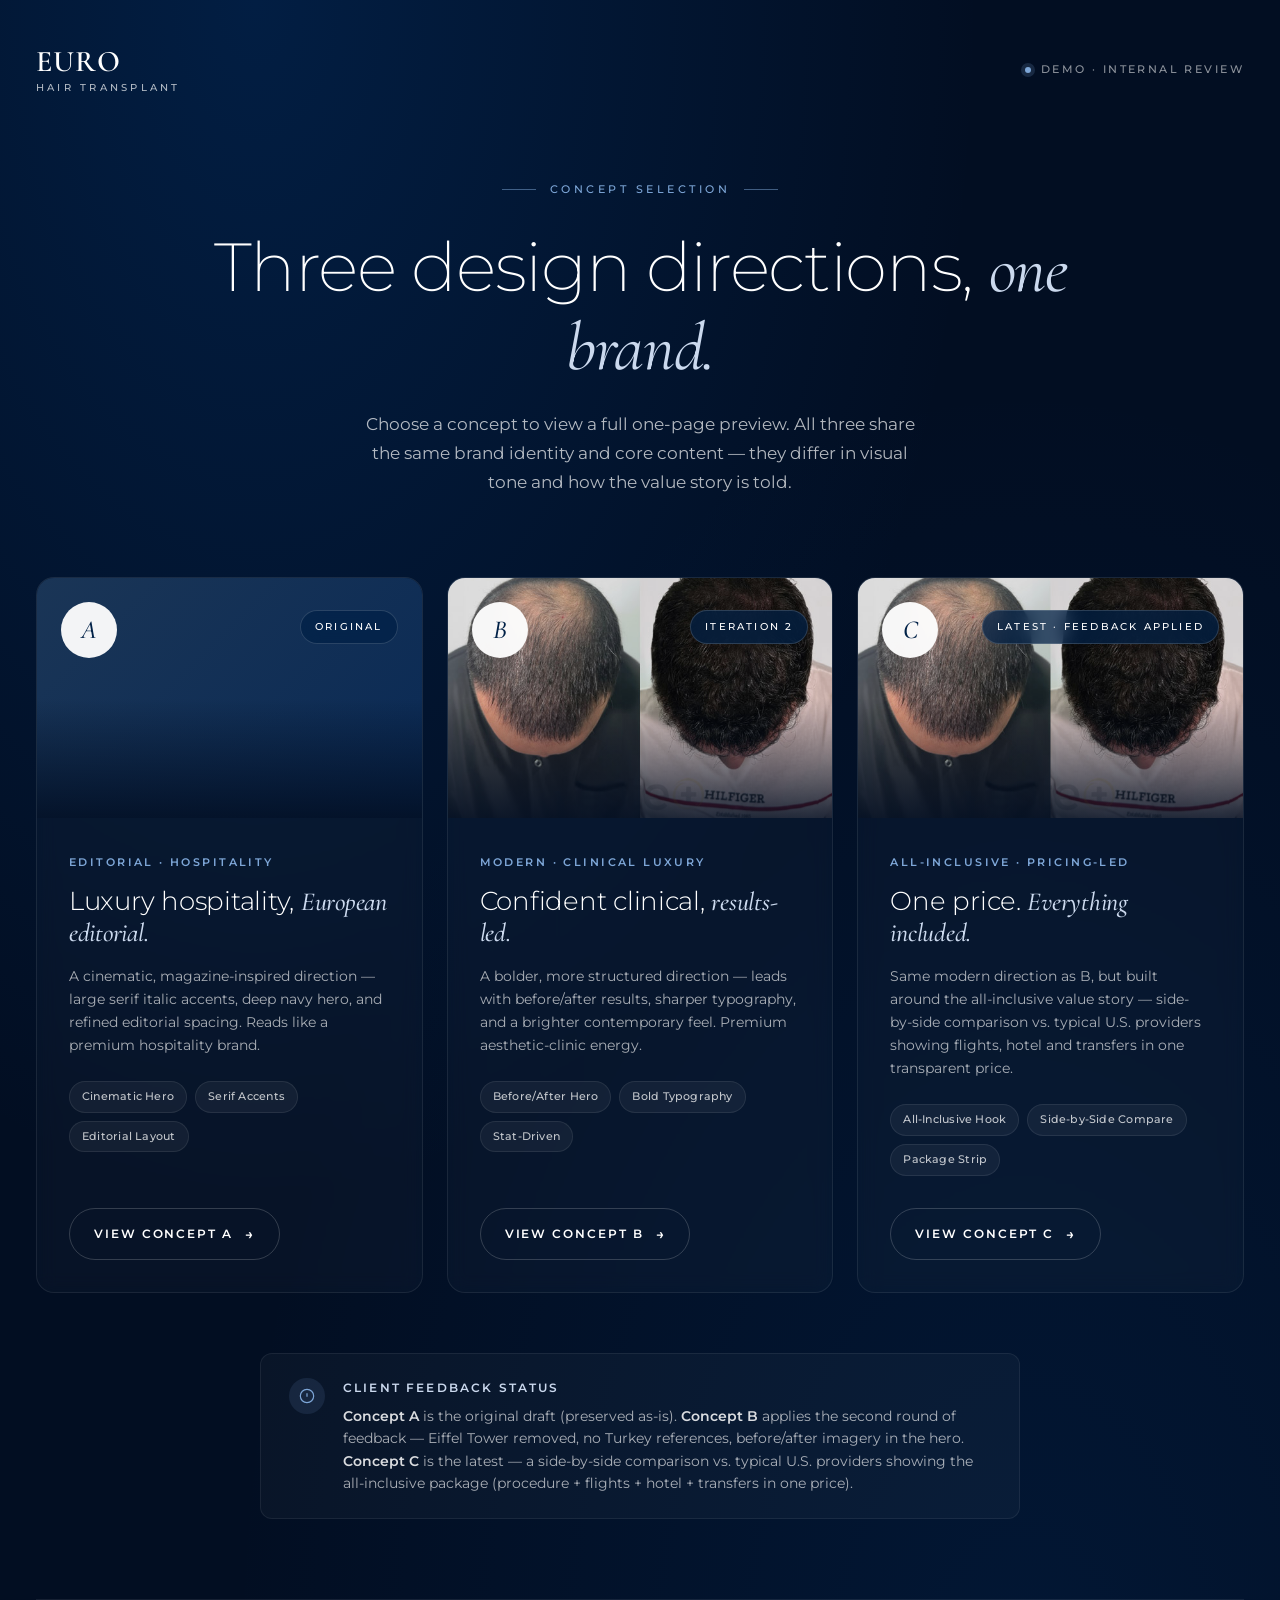
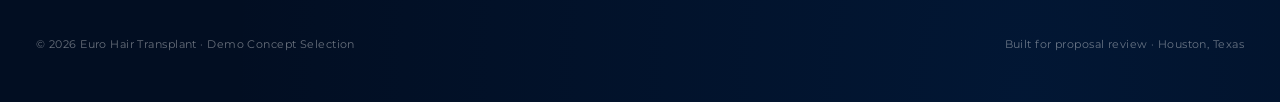
==== commit 1955ebe8: "Add Concept C with all-inclusive pricing comparison - New option-3.html: side-by-side comparison vs " ====
--- a/index.html
+++ b/index.html
@@ -61,7 +61,7 @@
 .intro p{font-size:17px;line-height:1.7;color:rgba(255,255,255,.7);max-width:560px;margin:0 auto}
 
 /* ============ CONCEPTS ============ */
-.concepts{display:grid;grid-template-columns:1fr 1fr;gap:32px;max-width:1320px;margin:0 auto;width:100%}
+.concepts{display:grid;grid-template-columns:repeat(3,1fr);gap:24px;max-width:1320px;margin:0 auto;width:100%}
 .concept-card{
   background:rgba(255,255,255,.025);
   border:1px solid rgba(255,255,255,.08);
@@ -126,7 +126,7 @@
   border:1px solid rgba(255,255,255,.15);
 }
 
-.concept-body{padding:40px 40px 36px;display:flex;flex-direction:column;flex:1}
+.concept-body{padding:36px 32px 32px;display:flex;flex-direction:column;flex:1}
 .concept-style{
   font-family:var(--sans);
   font-size:11px;
@@ -138,11 +138,11 @@
 }
 .concept-card h2{
   font-family:var(--sans);
-  font-size:30px;
+  font-size:26px;
   font-weight:300;
-  line-height:1.15;
+  line-height:1.18;
   color:var(--white);
-  margin-bottom:18px;
+  margin-bottom:16px;
   letter-spacing:-.01em;
 }
 .concept-card h2 em{
@@ -152,10 +152,10 @@
   color:#cbd9ee;
 }
 .concept-desc{
-  font-size:15px;
+  font-size:14px;
   line-height:1.65;
   color:rgba(255,255,255,.65);
-  margin-bottom:28px;
+  margin-bottom:24px;
   font-weight:400;
 }
 .concept-feats{
@@ -257,12 +257,16 @@
 .brand-bar{animation:rise .8s var(--ease) both}
 .intro{animation:rise .9s var(--ease) .15s both}
 .concept-card:nth-child(1){animation:rise 1s var(--ease) .3s both}
-.concept-card:nth-child(2){animation:rise 1s var(--ease) .45s both}
-.update-note{animation:rise 1s var(--ease) .6s both}
-.foot{animation:rise 1s var(--ease) .75s both}
+.concept-card:nth-child(2){animation:rise 1s var(--ease) .42s both}
+.concept-card:nth-child(3){animation:rise 1s var(--ease) .54s both}
+.update-note{animation:rise 1s var(--ease) .68s both}
+.foot{animation:rise 1s var(--ease) .8s both}
 
 /* ============ RESPONSIVE ============ */
-@media (max-width:920px){
+@media (max-width:1180px){
+  .concepts{grid-template-columns:1fr 1fr;gap:24px}
+}
+@media (max-width:780px){
   .concepts{grid-template-columns:1fr;gap:24px}
   .intro{margin-bottom:60px}
   .brand-bar{margin-bottom:60px}
@@ -299,8 +303,8 @@
 
   <section class="intro">
     <span class="intro-eyebrow">Concept Selection</span>
-    <h1>Two design directions, <em>one brand.</em></h1>
-    <p>Choose a concept to view a full one-page preview. Both share the same brand identity, content, and structure — they differ in visual tone, typography, and overall feel.</p>
+    <h1>Three design directions, <em>one brand.</em></h1>
+    <p>Choose a concept to view a full one-page preview. All three share the same brand identity and core content — they differ in visual tone and how the value story is told.</p>
   </section>
 
   <main class="concepts">
@@ -314,12 +318,11 @@
       <div class="concept-body">
         <div class="concept-style">Editorial · Hospitality</div>
         <h2>Luxury hospitality, <em>European editorial.</em></h2>
-        <p class="concept-desc">A cinematic, magazine-inspired direction — large serif italic accents, deep navy hero, and refined editorial spacing. Reads like a premium hospitality brand (Aman, Six Senses).</p>
+        <p class="concept-desc">A cinematic, magazine-inspired direction — large serif italic accents, deep navy hero, and refined editorial spacing. Reads like a premium hospitality brand.</p>
         <div class="concept-feats">
           <span class="concept-feat">Cinematic Hero</span>
-          <span class="concept-feat">Serif Italic Accents</span>
+          <span class="concept-feat">Serif Accents</span>
           <span class="concept-feat">Editorial Layout</span>
-          <span class="concept-feat">Warm &amp; Refined</span>
         </div>
         <span class="concept-cta">View Concept A <span class="arrow">→</span></span>
       </div>
@@ -329,19 +332,37 @@
       <div class="concept-thumb">
         <img src="Images/before and after hair restoration turkey.jpg" alt="Modern clinical luxury preview — before and after" />
         <span class="concept-letter">B</span>
-        <span class="concept-tag">Latest · Feedback Applied</span>
+        <span class="concept-tag">Iteration 2</span>
       </div>
       <div class="concept-body">
         <div class="concept-style">Modern · Clinical Luxury</div>
         <h2>Confident clinical, <em>results-led.</em></h2>
-        <p class="concept-desc">A bolder, more structured direction — leads with before/after results, sharper typography, and a brighter, more contemporary feel. Closer to a premium aesthetic-clinic brand.</p>
+        <p class="concept-desc">A bolder, more structured direction — leads with before/after results, sharper typography, and a brighter contemporary feel. Premium aesthetic-clinic energy.</p>
         <div class="concept-feats">
           <span class="concept-feat">Before/After Hero</span>
           <span class="concept-feat">Bold Typography</span>
           <span class="concept-feat">Stat-Driven</span>
-          <span class="concept-feat">Brighter &amp; Crisp</span>
         </div>
         <span class="concept-cta">View Concept B <span class="arrow">→</span></span>
+      </div>
+    </a>
+
+    <a href="option-3.html" class="concept-card" aria-label="View Concept C">
+      <div class="concept-thumb">
+        <img src="Images/before and after hair restoration turkey.jpg" alt="All-inclusive concept preview" />
+        <span class="concept-letter">C</span>
+        <span class="concept-tag">Latest · Feedback Applied</span>
+      </div>
+      <div class="concept-body">
+        <div class="concept-style">All-Inclusive · Pricing-Led</div>
+        <h2>One price. <em>Everything included.</em></h2>
+        <p class="concept-desc">Same modern direction as B, but built around the all-inclusive value story — side-by-side comparison vs. typical U.S. providers showing flights, hotel and transfers in one transparent price.</p>
+        <div class="concept-feats">
+          <span class="concept-feat">All-Inclusive Hook</span>
+          <span class="concept-feat">Side-by-Side Compare</span>
+          <span class="concept-feat">Package Strip</span>
+        </div>
+        <span class="concept-cta">View Concept C <span class="arrow">→</span></span>
       </div>
     </a>
 
@@ -353,7 +374,7 @@
     </div>
     <div class="update-note-text">
       <div class="update-note-title">Client Feedback Status</div>
-      <p><strong style="color:rgba(255,255,255,.85);font-weight:600">Concept A</strong> is the original draft (preserved as-is for reference). <strong style="color:rgba(255,255,255,.85);font-weight:600">Concept B</strong> incorporates the latest round of feedback — Eiffel Tower removed, no Turkey references, before/after imagery in the hero, and a fresh visual direction to compare against.</p>
+      <p><strong style="color:rgba(255,255,255,.85);font-weight:600">Concept A</strong> is the original draft (preserved as-is). <strong style="color:rgba(255,255,255,.85);font-weight:600">Concept B</strong> applies the second round of feedback — Eiffel Tower removed, no Turkey references, before/after imagery in the hero. <strong style="color:rgba(255,255,255,.85);font-weight:600">Concept C</strong> is the latest — a side-by-side comparison vs. typical U.S. providers showing the all-inclusive package (procedure + flights + hotel + transfers in one price).</p>
     </div>
   </aside>
 
